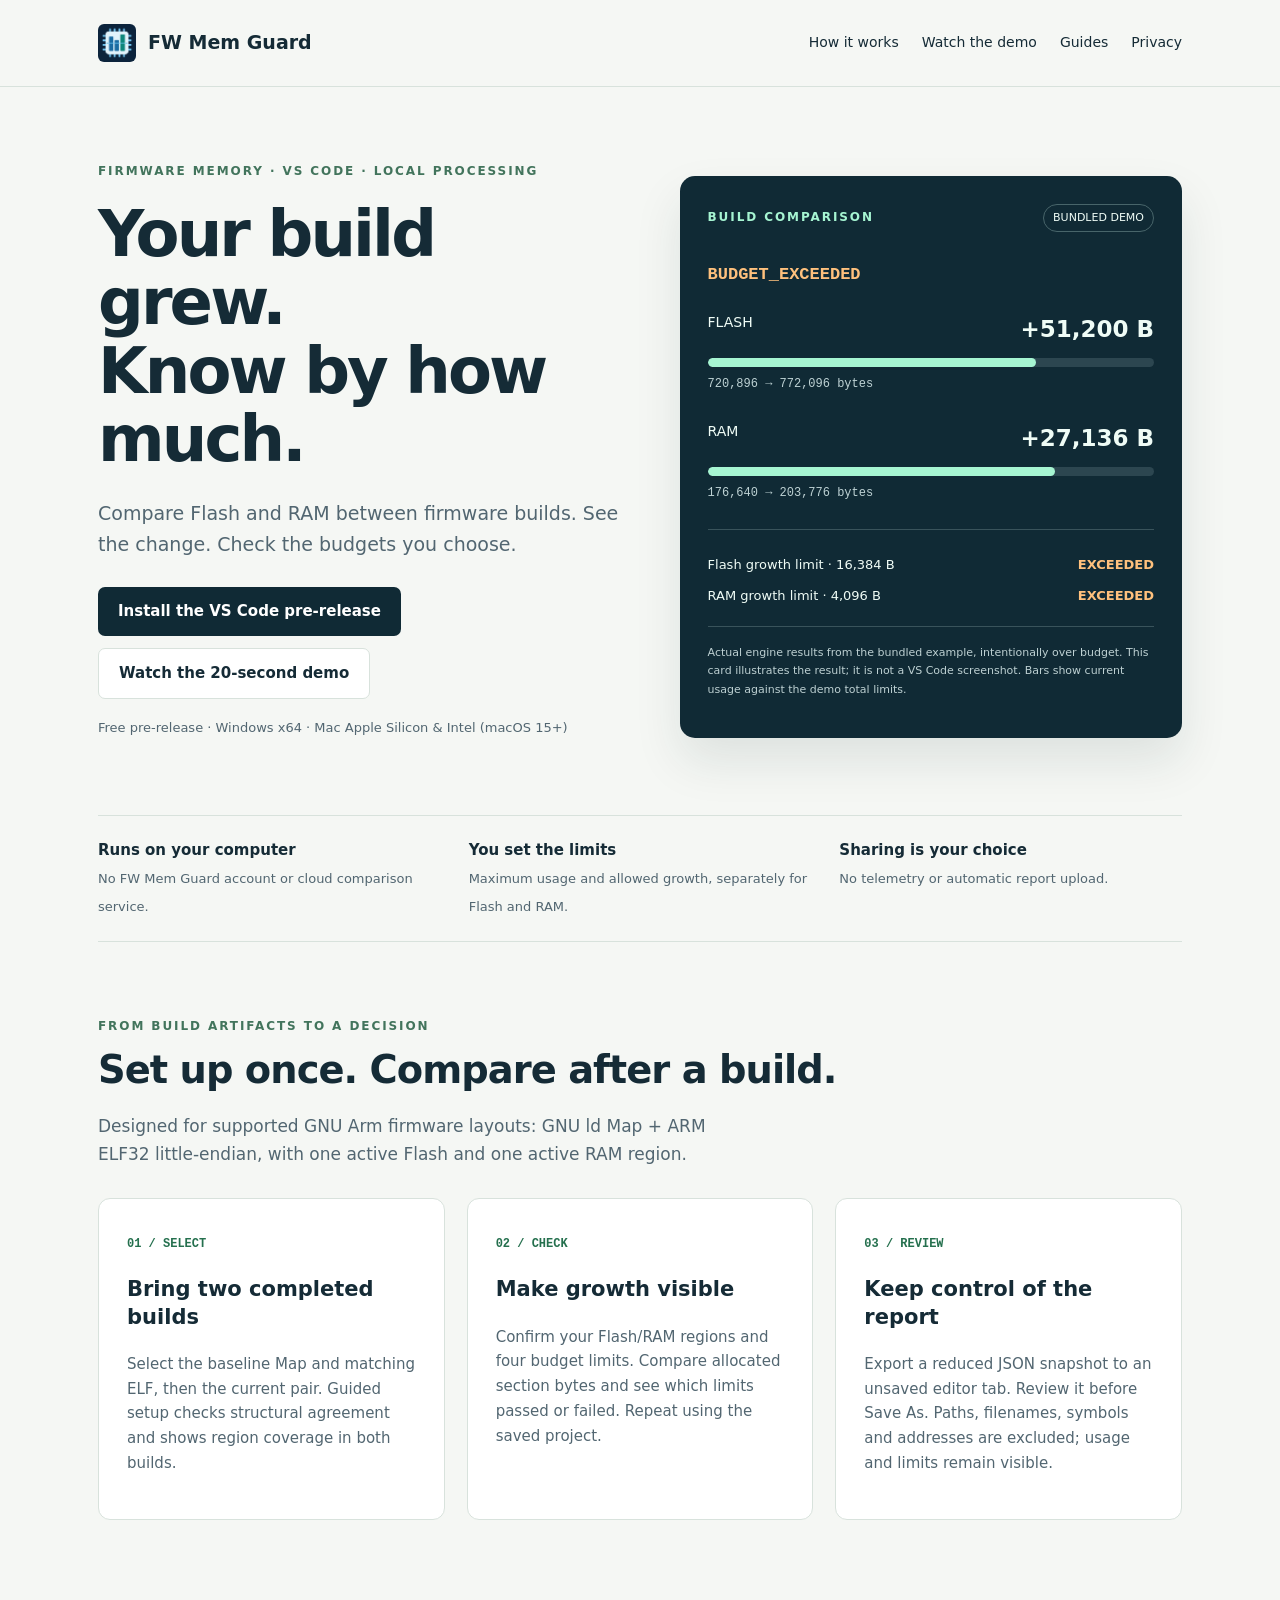
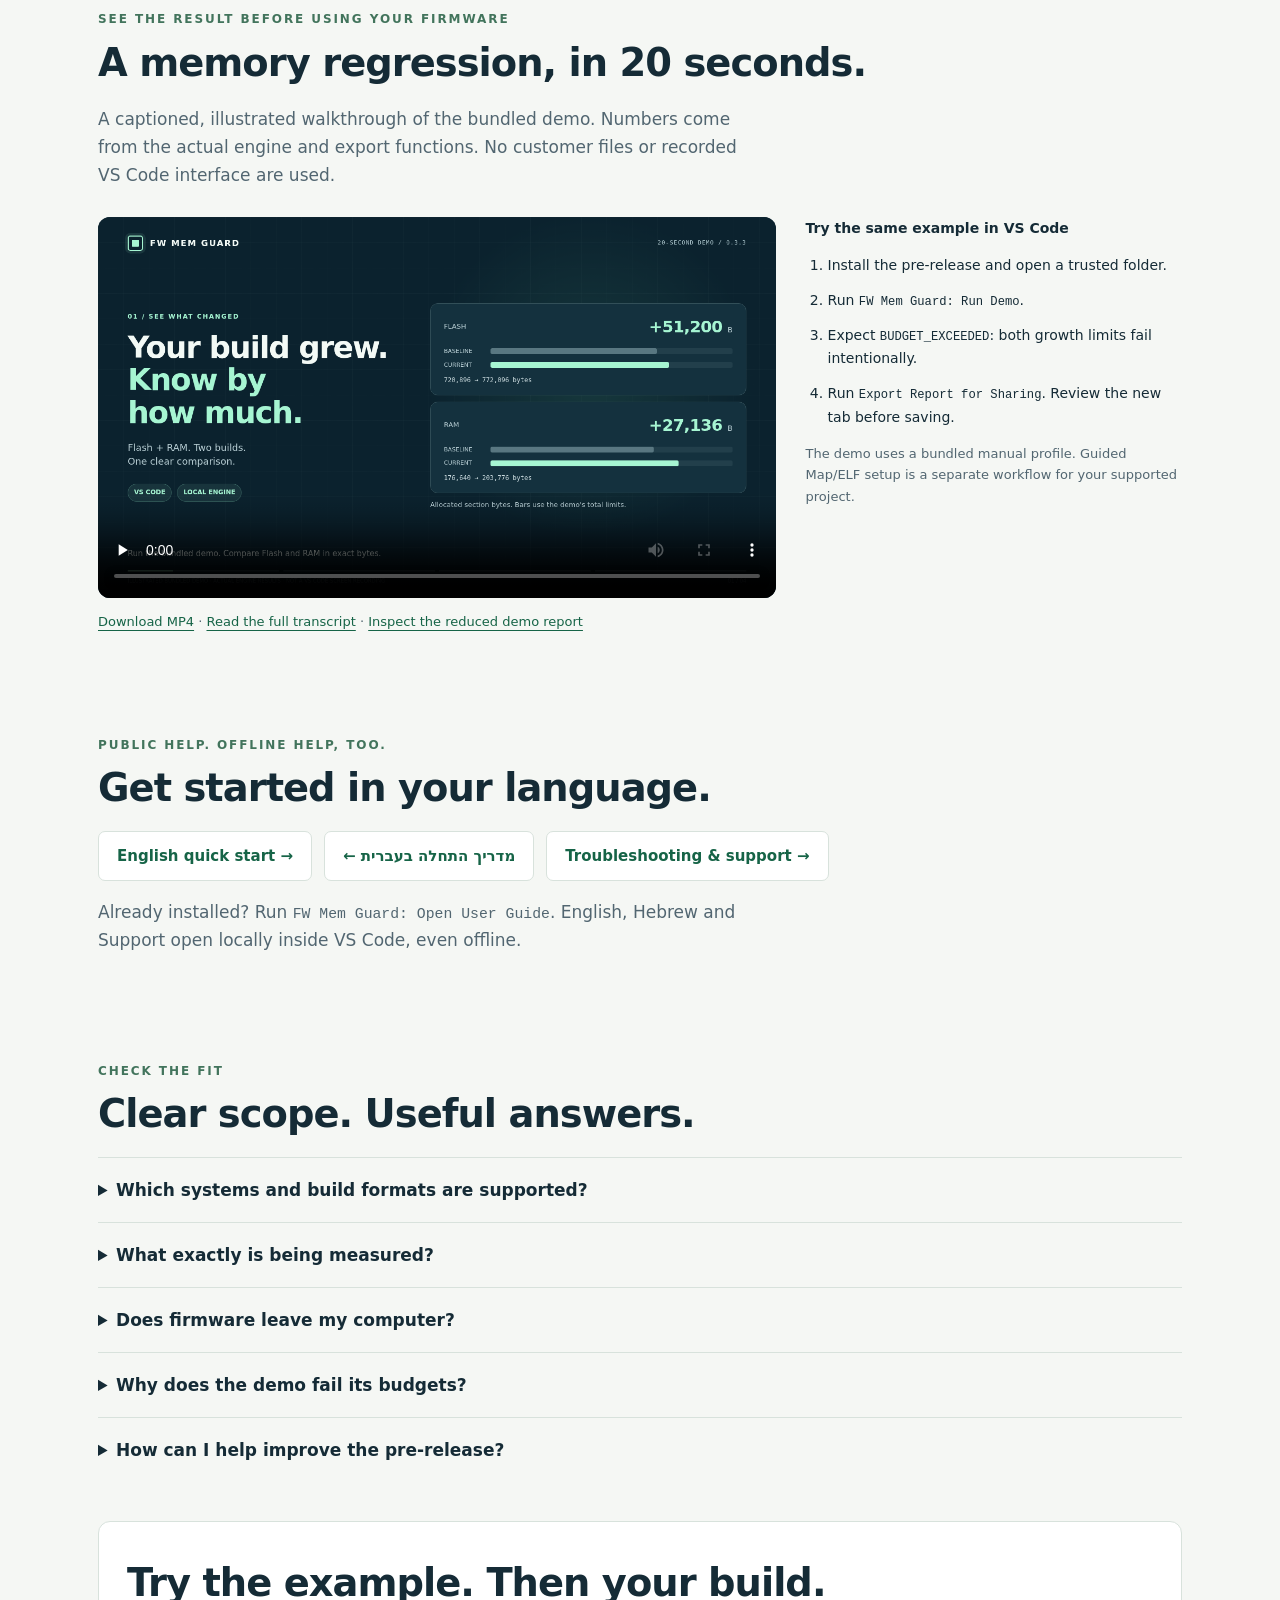
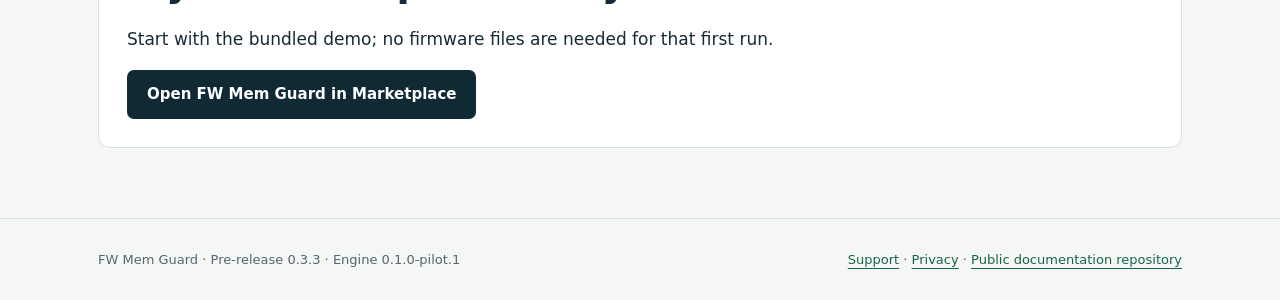
==== index.html @ 2b2feb82 "Publish FW Mem Guard guides, captioned demo and static site" ====
<!doctype html>
<html lang="en"><head><meta charset="utf-8"><meta name="viewport" content="width=device-width,initial-scale=1">
<title>FW Mem Guard — Catch firmware memory growth in VS Code</title>
<meta name="description" content="Compare firmware Flash and RAM between builds. Check the budgets you choose, locally in VS Code. No telemetry or automatic upload. Windows and Mac.">
<meta name="theme-color" content="#102a35"><link rel="icon" href="media/icon.png"><link rel="stylesheet" href="site.css">

<link rel="canonical" href="https://itainover-create.github.io/fw-mem-guard/">
<meta property="og:title" content="FW Mem Guard — Your build grew. Know by how much.">
<meta property="og:description" content="Compare firmware Flash/RAM and check the budgets you choose, locally in VS Code.">
<meta property="og:type" content="website">
<meta property="og:url" content="https://itainover-create.github.io/fw-mem-guard/">
<meta property="og:image" content="https://itainover-create.github.io/fw-mem-guard/media/store-hero.png">
<meta property="og:image:alt" content="Illustrated bundled demo result showing Flash and RAM growth">
<meta name="twitter:card" content="summary_large_image">
</head><body><a class="skip" href="#main">Skip to content</a>
<header><div class="wrap nav"><a class="brand" href="index.html"><img src="media/icon.png" alt="" width="38" height="38">FW Mem Guard</a><nav aria-label="Main"><a href="#how">How it works</a><a href="#demo">Watch the demo</a><a href="#guides">Guides</a><a href="PRIVACY.html">Privacy</a></nav></div></header>
<main id="main" class="wrap">
<section class="hero" aria-labelledby="headline"><div><div class="eyebrow">Firmware memory · VS Code · Local processing</div><h1 id="headline">Your build grew.<br>Know by how much.</h1><p class="lead">Compare Flash and RAM between firmware builds. See the change. Check the budgets you choose.</p><div class="buttons"><a class="button" href="https://marketplace.visualstudio.com/items?itemName=fwmemguard.fw-mem-guard">Install the VS Code pre-release</a><a class="button secondary" href="#demo">Watch the 20-second demo</a></div><p class="fine">Free pre-release · Windows x64 · Mac Apple Silicon &amp; Intel (macOS 15+)</p></div>
<div class="report" aria-label="Illustrated bundled demo result"><div class="report-top"><span class="eyebrow">Build comparison</span><span class="pill">BUNDLED DEMO</span></div><div class="status">BUDGET_EXCEEDED</div>
<div class="metric"><div class="metric-head"><span>FLASH</span><strong>+51,200 B</strong></div><div class="track"><div class="fill" style="width:73.63%"></div></div><div class="numbers">720,896 → 772,096 bytes</div></div>
<div class="metric"><div class="metric-head"><span>RAM</span><strong>+27,136 B</strong></div><div class="track"><div class="fill" style="width:77.73%"></div></div><div class="numbers">176,640 → 203,776 bytes</div></div>
<div class="checks"><div class="check"><span>Flash growth limit · 16,384 B</span><b>EXCEEDED</b></div><div class="check"><span>RAM growth limit · 4,096 B</span><b>EXCEEDED</b></div></div><p class="report-note">Actual engine results from the bundled example, intentionally over budget. This card illustrates the result; it is not a VS Code screenshot. Bars show current usage against the demo total limits.</p></div></section>
<div class="proof"><div><strong>Runs on your computer</strong><span>No FW Mem Guard account or cloud comparison service.</span></div><div><strong>You set the limits</strong><span>Maximum usage and allowed growth, separately for Flash and RAM.</span></div><div><strong>Sharing is your choice</strong><span>No telemetry or automatic report upload.</span></div></div>
<section id="how" class="section"><div class="eyebrow">From build artifacts to a decision</div><h2>Set up once. Compare after a build.</h2><p class="section-intro">Designed for supported GNU Arm firmware layouts: GNU ld Map + ARM ELF32 little-endian, with one active Flash and one active RAM region.</p><div class="cards">
<article class="card"><span class="step">01 / SELECT</span><h3>Bring two completed builds</h3><p>Select the baseline Map and matching ELF, then the current pair. Guided setup checks structural agreement and shows region coverage in both builds.</p></article>
<article class="card"><span class="step">02 / CHECK</span><h3>Make growth visible</h3><p>Confirm your Flash/RAM regions and four budget limits. Compare allocated section bytes and see which limits passed or failed. Repeat using the saved project.</p></article>
<article class="card"><span class="step">03 / REVIEW</span><h3>Keep control of the report</h3><p>Export a reduced JSON snapshot to an unsaved editor tab. Review it before Save As. Paths, filenames, symbols and addresses are excluded; usage and limits remain visible.</p></article></div></section>
<section id="demo" class="section"><div class="eyebrow">See the result before using your firmware</div><h2>A memory regression, in 20 seconds.</h2><p class="section-intro">A captioned, illustrated walkthrough of the bundled demo. Numbers come from the actual engine and export functions. No customer files or recorded VS Code interface are used.</p><div class="video-grid"><div><video controls preload="none" poster="media/demo-poster.png" aria-label="FW Mem Guard illustrated demo" playsinline><source src="media/fw-mem-guard-demo.mp4" type="video/mp4"><track kind="captions" src="media/demo-en.vtt" srclang="en" label="English" default><track kind="captions" src="media/demo-he.vtt" srclang="he" label="עברית"><p><a href="media/fw-mem-guard-demo.mp4">Download the demo video</a>.</p></video><p class="fine"><a href="media/fw-mem-guard-demo.mp4" download>Download MP4</a> · <a href="media/demo-transcript.html">Read the full transcript</a> · <a href="media/demo-result.json">Inspect the reduced demo report</a></p></div><div class="transcript"><strong>Try the same example in VS Code</strong><ol><li>Install the pre-release and open a trusted folder.</li><li>Run <code>FW Mem Guard: Run Demo</code>.</li><li>Expect <code>BUDGET_EXCEEDED</code>: both growth limits fail intentionally.</li><li>Run <code>Export Report for Sharing</code>. Review the new tab before saving.</li></ol><p class="fine">The demo uses a bundled manual profile. Guided Map/ELF setup is a separate workflow for your supported project.</p></div></div></section>
<section id="guides" class="section"><div class="eyebrow">Public help. Offline help, too.</div><h2>Get started in your language.</h2><div class="guide-links"><a href="START_HERE_EN.html">English quick start →</a><a href="START_HERE_HE.html" lang="he" dir="rtl">מדריך התחלה בעברית ←</a><a href="SUPPORT.html">Troubleshooting &amp; support →</a></div><p class="section-intro">Already installed? Run <code>FW Mem Guard: Open User Guide</code>. English, Hebrew and Support open locally inside VS Code, even offline.</p></section>
<section class="section" aria-labelledby="scope"><div class="eyebrow">Check the fit</div><h2 id="scope">Clear scope. Useful answers.</h2>
<details><summary>Which systems and build formats are supported?</summary><p>Windows x64, macOS Apple Silicon and Intel (macOS 15+), and guided WSL input access on Windows. The extension needs VS Code 1.85 or later and a trusted workspace. Guided setup supports GNU ld Map + GNU Arm ELF32 little-endian and one active Flash/RAM pair. Linux native, Remote-SSH, Dev Containers, Codespaces, IAR/Keil and multiple active memory banks are not supported.</p></details>
<details><summary>What exactly is being measured?</summary><p>Allocated output-section bytes, not runtime peak memory. Initialized RAM is counted in RAM and its Flash load image. Heap/stack reservations are not measurements of live heap/stack use. Object and symbol attribution are not available. Structural Map/ELF agreement does not prove common build provenance; select matching completed builds.</p></details>
<details><summary>Does firmware leave my computer?</summary><p>FW Mem Guard processes inputs on the local host and has no automatic cloud upload. In WSL mode, full selected Map/ELF files move through VS Code to the Windows host. If you choose to share an export yourself, your chosen service and recipient receive it. <a href="PRIVACY.html">Read the privacy details</a>.</p></details>
<details><summary>Why does the demo fail its budgets?</summary><p>The bundled example intentionally grows Flash by 51,200 bytes against a 16,384-byte growth limit, and RAM by 27,136 bytes against a 4,096-byte growth limit. Both total-usage checks pass. The resulting BUDGET_EXCEEDED is the expected demonstration, not an installation error.</p></details>
<details><summary>How can I help improve the pre-release?</summary><p>Tell us the first step that blocked you or what would make the comparison more useful. The <a href="SUPPORT.html">support guide</a> explains what to include. Share only reviewed diagnostics; memory totals and limits can still be sensitive. There is no telemetry.</p></details></section>
<section class="box"><h2>Try the example. Then your build.</h2><p>Start with the bundled demo; no firmware files are needed for that first run.</p><a class="button" href="https://marketplace.visualstudio.com/items?itemName=fwmemguard.fw-mem-guard">Open FW Mem Guard in Marketplace</a></section>
</main><footer><div class="wrap footer-row"><span>FW Mem Guard · Pre-release 0.3.3 · Engine 0.1.0-pilot.1</span><span><a href="SUPPORT.html">Support</a> · <a href="PRIVACY.html">Privacy</a> · <a href="https://github.com/itainover-create/fw-mem-guard">Public documentation repository</a></span></div></footer></body></html>
---- site.css ----
:root{--ink:#152b36;--muted:#526671;--paper:#f5f7f4;--line:#d8e2dc;--mint:#a6f5d2;--deep:#102a35;--amber:#ffc17d}*{box-sizing:border-box}html{scroll-behavior:smooth}body{margin:0;background:var(--paper);color:var(--ink);font:17px/1.65 system-ui,-apple-system,BlinkMacSystemFont,"Segoe UI",sans-serif}a{color:#166447;text-underline-offset:4px}a:hover{text-decoration-thickness:2px}a:focus-visible,video:focus-visible{outline:3px solid #bd5b10;outline-offset:5px}.wrap{max-width:1140px;margin:auto;padding:0 28px}.skip{position:absolute;left:16px;top:-100px;background:white;padding:12px;z-index:20}.skip:focus{top:10px}header{border-bottom:1px solid var(--line)}.nav{display:flex;align-items:center;justify-content:space-between;gap:24px;min-height:86px}.brand{display:flex;align-items:center;gap:12px;font-size:19px;font-weight:750;color:var(--ink);text-decoration:none}.brand img{width:38px;height:38px;border-radius:6px}.nav nav{display:flex;flex-wrap:wrap;gap:23px;font-size:14px}.nav nav a{color:var(--ink);text-decoration:none}.eyebrow{font-size:12px;letter-spacing:.16em;font-weight:750;text-transform:uppercase;color:#42745c}.hero{display:grid;grid-template-columns:1.05fr 1fr;gap:54px;padding-top:75px;padding-bottom:64px;align-items:center}h1{font-size:clamp(42px,5.2vw,64px);line-height:1.07;letter-spacing:-.045em;margin:18px 0 24px;font-weight:760}h2{font-size:clamp(28px,3vw,39px);line-height:1.18;letter-spacing:-.025em;margin:10px 0 20px}h3{line-height:1.3;font-size:21px}.lead{font-size:19px;color:var(--muted);max-width:530px}.buttons{display:flex;flex-wrap:wrap;gap:12px;margin:27px 0 18px}.button{display:inline-block;padding:12px 20px;border-radius:7px;background:var(--deep);color:white;font-size:15px;font-weight:650;text-decoration:none}.button.secondary{background:white;border:1px solid var(--line);color:var(--ink)}.fine{font-size:13px;color:var(--muted)}.report{background:var(--deep);color:#effcf6;padding:28px;border-radius:15px;box-shadow:0 23px 48px #132d351a}.report .eyebrow{color:var(--mint)}.report-top{display:flex;justify-content:space-between;align-items:center;gap:14px;font-size:12px}.pill{border:1px solid #48656a;padding:4px 9px;border-radius:30px;font-size:11px}.status{font:700 17px/1.5 ui-monospace,Consolas,monospace;color:var(--amber);margin:30px 0 24px}.metric{margin:20px 0 26px}.metric-head{display:flex;justify-content:space-between;font-size:14px;margin-bottom:9px}.metric-head strong{font-size:23px;font-weight:600}.track{height:9px;background:#2c4650;border-radius:8px;overflow:hidden}.fill{height:100%;background:var(--mint);border-radius:8px}.numbers{font:12px/1.6 ui-monospace,Consolas,monospace;color:#bed2d4;margin-top:8px}.checks{border-top:1px solid #39535b;padding-top:15px}.check{display:flex;justify-content:space-between;gap:12px;margin:9px 0;font-size:13px}.check b{color:var(--amber)}.report-note{color:#bdd0d2;font-size:11px;border-top:1px solid #39535b;padding-top:17px;margin-top:20px}.proof{display:grid;grid-template-columns:repeat(3,1fr);border-top:1px solid var(--line);border-bottom:1px solid var(--line);padding:22px 0;gap:28px}.proof strong{display:block;font-size:15px}.proof span{font-size:13px;color:var(--muted)}section.section{padding-top:75px;padding-bottom:15px}.section-intro{max-width:660px;color:var(--muted)}.cards{display:grid;grid-template-columns:repeat(3,1fr);gap:22px;margin-top:30px}.card{background:white;border:1px solid var(--line);border-radius:12px;padding:28px}.step{font:600 12px ui-monospace,Consolas,monospace;color:#25704e}.card p{font-size:15px;color:var(--muted)}code{font:.87em ui-monospace,Consolas,monospace;overflow-wrap:anywhere}.video-grid{display:grid;grid-template-columns:1.8fr 1fr;gap:30px;margin-top:28px;align-items:start}video{display:block;width:100%;border-radius:12px;background:var(--deep)}.transcript{font-size:14px}.transcript ol{padding-left:22px}.transcript li{margin:12px 0}.box{background:white;border:1px solid var(--line);border-radius:12px;padding:28px;margin:24px 0}.guide-links{display:flex;flex-wrap:wrap;gap:12px}.guide-links a{border:1px solid var(--line);background:white;border-radius:7px;padding:12px 18px;text-decoration:none;font-size:15px;font-weight:650}details{border-top:1px solid var(--line);padding:18px 0}summary{font-weight:650;cursor:pointer}details p{color:var(--muted);max-width:850px;font-size:15px}footer{border-top:1px solid var(--line);margin-top:70px;padding:30px 0;font-size:13px;color:var(--muted)}.footer-row{display:flex;justify-content:space-between;gap:20px;flex-wrap:wrap}.doc-nav{margin:26px 0;font-size:14px}.doc-shell{max-width:900px;margin:45px auto;padding:0 24px}.doc-shell h1{font-size:42px}.doc-shell h2{font-size:28px}.doc-shell pre{white-space:pre-wrap;background:#e7eeea;padding:20px;border-radius:8px}.doc-shell li{margin:8px 0}@media(max-width:850px){.hero{grid-template-columns:1fr;gap:30px;padding-top:45px}.hero h1{max-width:580px}.cards,.video-grid{grid-template-columns:1fr}.nav{align-items:flex-start;padding-top:22px;padding-bottom:22px;flex-direction:column;gap:14px}.proof{gap:18px}}@media(max-width:480px){.wrap{padding:0 20px}.proof{grid-template-columns:1fr;gap:12px}.report{padding:22px}.nav nav{gap:16px}.hero{padding-bottom:36px}}@media(prefers-reduced-motion:reduce){html{scroll-behavior:auto}}
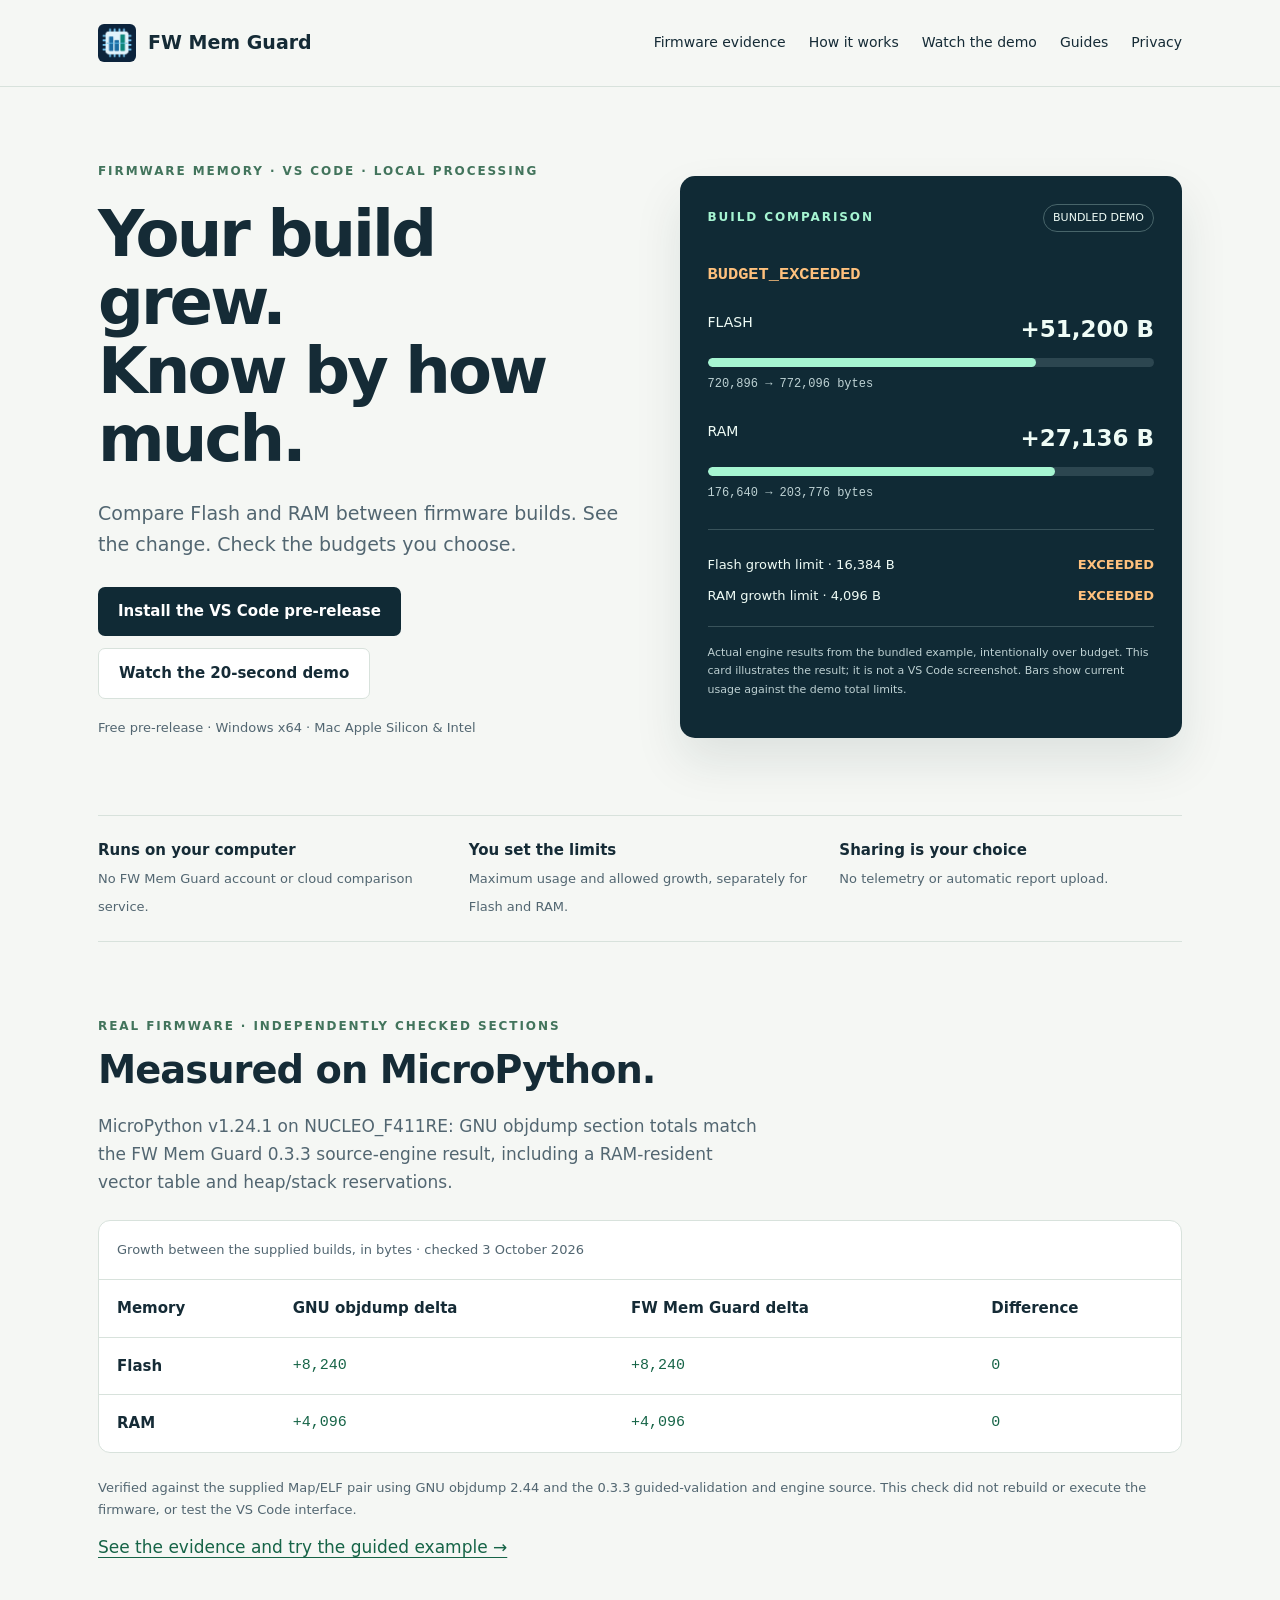
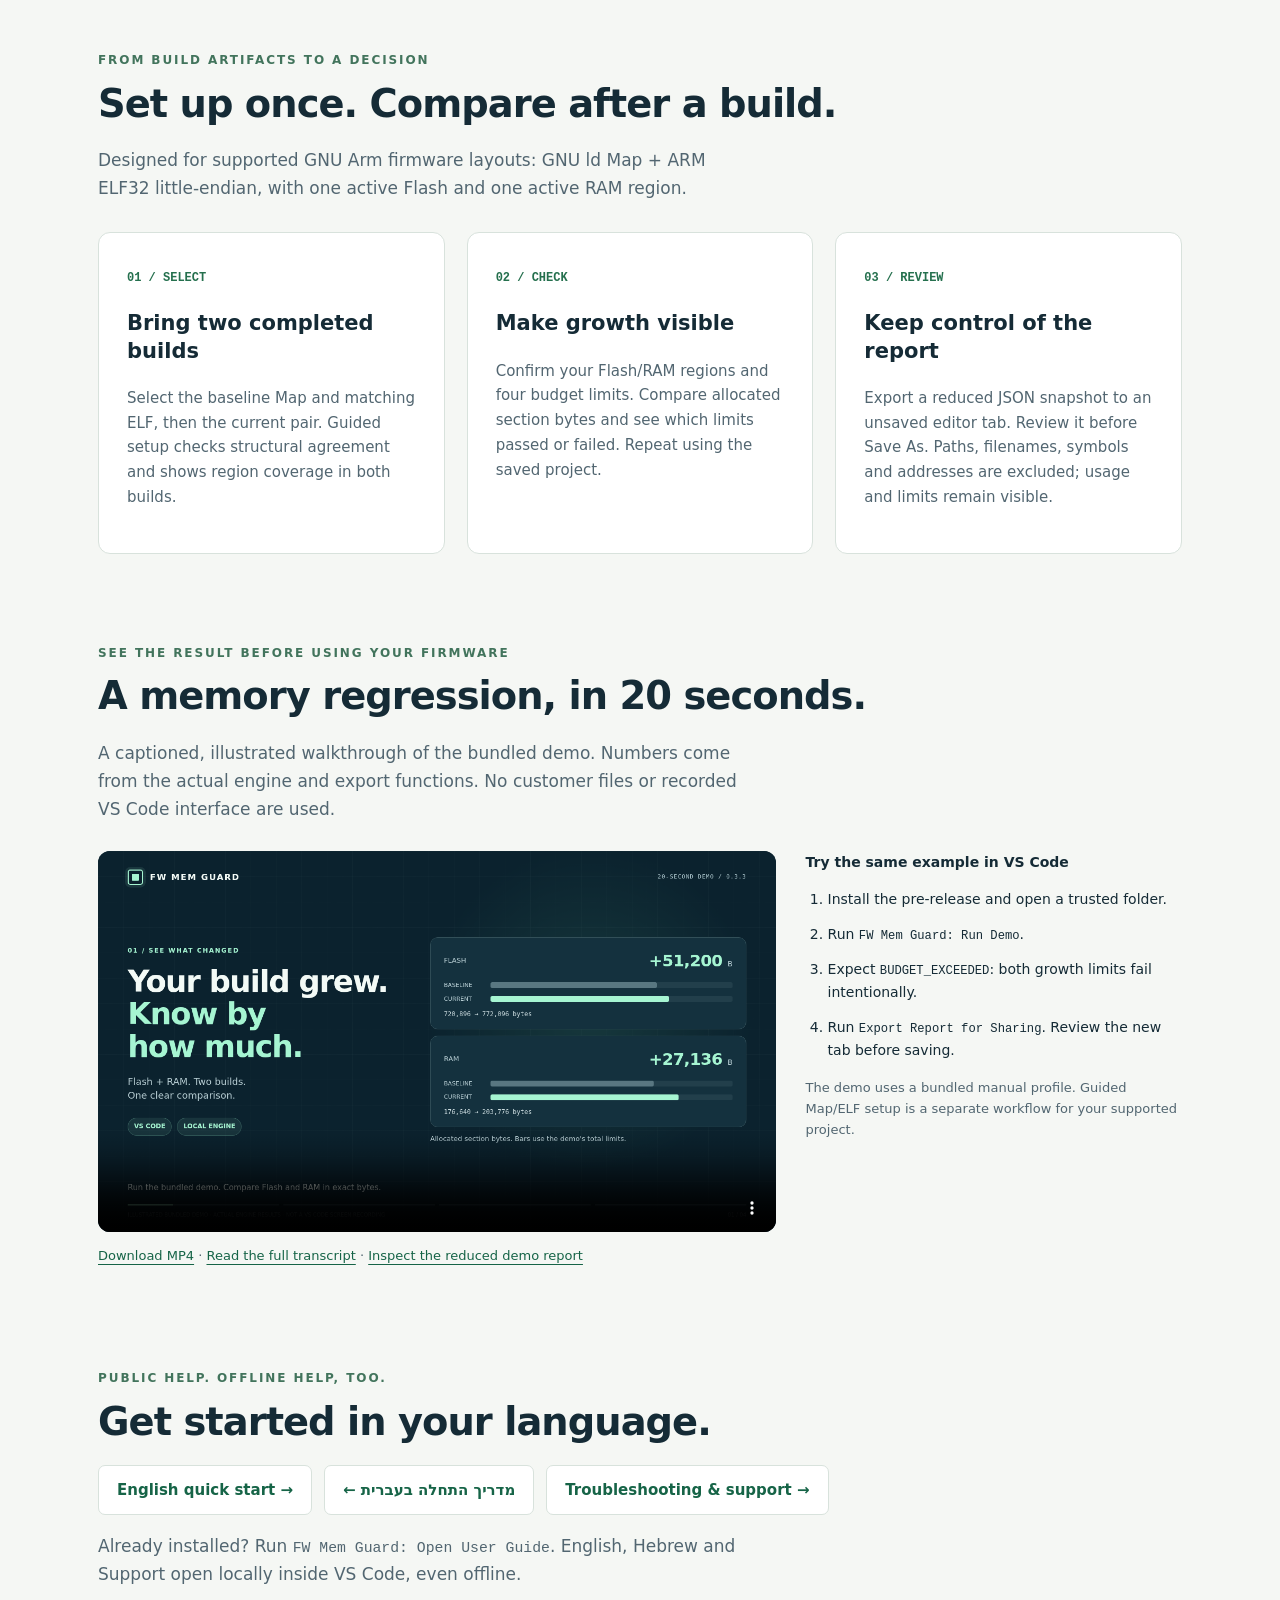
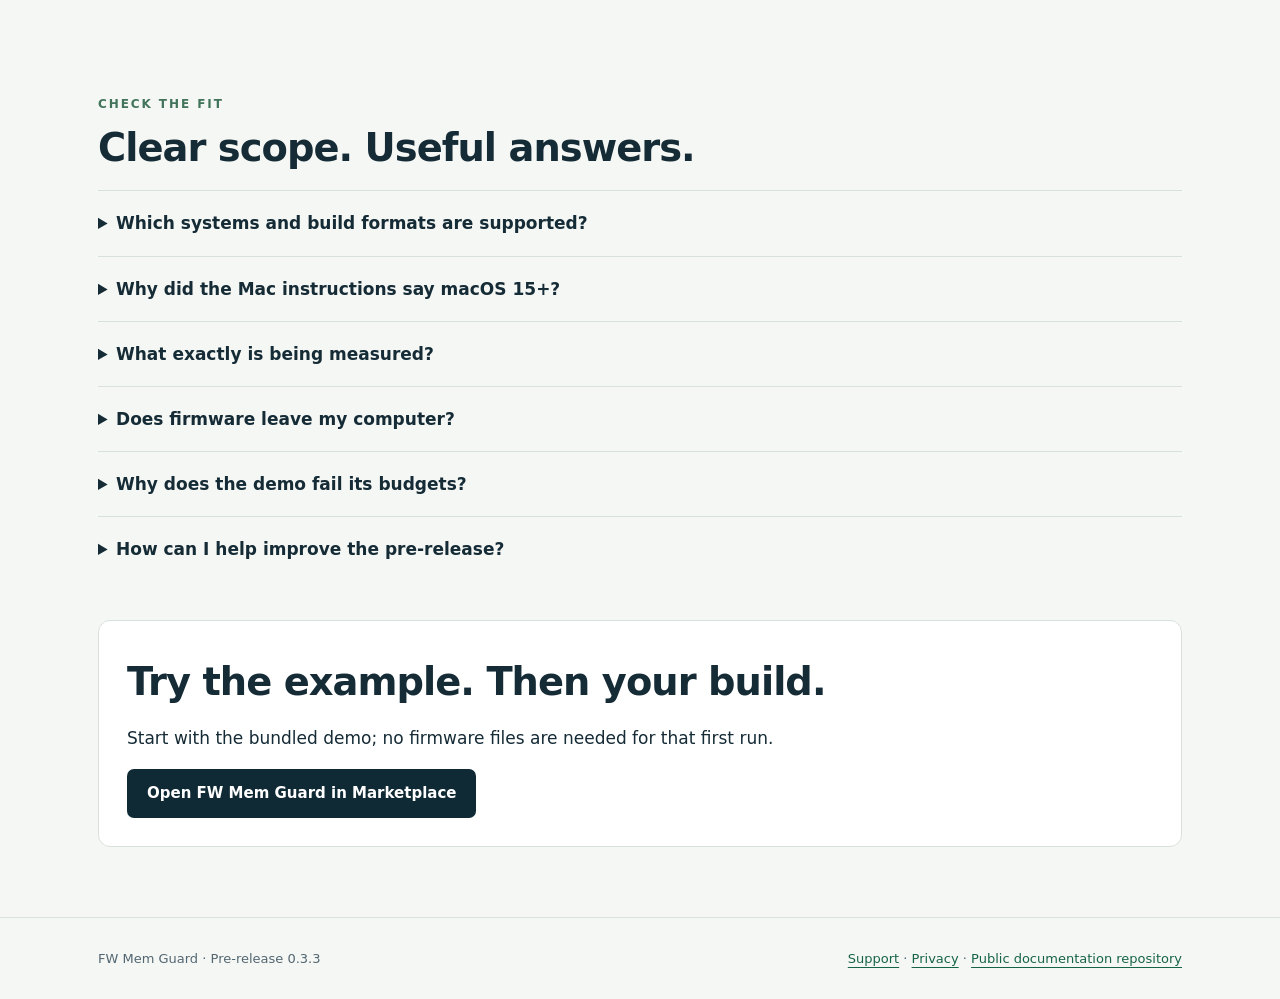
==== commit 728547f8: "Publish FW Mem Guard guides, captioned demo and static site" ====
--- a/index.html
+++ b/index.html
@@ -13,14 +13,15 @@
 <meta property="og:image:alt" content="Illustrated bundled demo result showing Flash and RAM growth">
 <meta name="twitter:card" content="summary_large_image">
 </head><body><a class="skip" href="#main">Skip to content</a>
-<header><div class="wrap nav"><a class="brand" href="index.html"><img src="media/icon.png" alt="" width="38" height="38">FW Mem Guard</a><nav aria-label="Main"><a href="#how">How it works</a><a href="#demo">Watch the demo</a><a href="#guides">Guides</a><a href="PRIVACY.html">Privacy</a></nav></div></header>
+<header><div class="wrap nav"><a class="brand" href="index.html"><img src="media/icon.png" alt="" width="38" height="38">FW Mem Guard</a><nav aria-label="Main"><a href="#evidence">Firmware evidence</a><a href="#how">How it works</a><a href="#demo">Watch the demo</a><a href="#guides">Guides</a><a href="PRIVACY.html">Privacy</a></nav></div></header>
 <main id="main" class="wrap">
-<section class="hero" aria-labelledby="headline"><div><div class="eyebrow">Firmware memory · VS Code · Local processing</div><h1 id="headline">Your build grew.<br>Know by how much.</h1><p class="lead">Compare Flash and RAM between firmware builds. See the change. Check the budgets you choose.</p><div class="buttons"><a class="button" href="https://marketplace.visualstudio.com/items?itemName=fwmemguard.fw-mem-guard">Install the VS Code pre-release</a><a class="button secondary" href="#demo">Watch the 20-second demo</a></div><p class="fine">Free pre-release · Windows x64 · Mac Apple Silicon &amp; Intel (macOS 15+)</p></div>
+<section class="hero" aria-labelledby="headline"><div><div class="eyebrow">Firmware memory · VS Code · Local processing</div><h1 id="headline">Your build grew.<br>Know by how much.</h1><p class="lead">Compare Flash and RAM between firmware builds. See the change. Check the budgets you choose.</p><div class="buttons"><a class="button" href="https://marketplace.visualstudio.com/items?itemName=fwmemguard.fw-mem-guard">Install the VS Code pre-release</a><a class="button secondary" href="#demo">Watch the 20-second demo</a></div><p class="fine">Free pre-release · Windows x64 · Mac Apple Silicon &amp; Intel</p></div>
 <div class="report" aria-label="Illustrated bundled demo result"><div class="report-top"><span class="eyebrow">Build comparison</span><span class="pill">BUNDLED DEMO</span></div><div class="status">BUDGET_EXCEEDED</div>
 <div class="metric"><div class="metric-head"><span>FLASH</span><strong>+51,200 B</strong></div><div class="track"><div class="fill" style="width:73.63%"></div></div><div class="numbers">720,896 → 772,096 bytes</div></div>
 <div class="metric"><div class="metric-head"><span>RAM</span><strong>+27,136 B</strong></div><div class="track"><div class="fill" style="width:77.73%"></div></div><div class="numbers">176,640 → 203,776 bytes</div></div>
 <div class="checks"><div class="check"><span>Flash growth limit · 16,384 B</span><b>EXCEEDED</b></div><div class="check"><span>RAM growth limit · 4,096 B</span><b>EXCEEDED</b></div></div><p class="report-note">Actual engine results from the bundled example, intentionally over budget. This card illustrates the result; it is not a VS Code screenshot. Bars show current usage against the demo total limits.</p></div></section>
 <div class="proof"><div><strong>Runs on your computer</strong><span>No FW Mem Guard account or cloud comparison service.</span></div><div><strong>You set the limits</strong><span>Maximum usage and allowed growth, separately for Flash and RAM.</span></div><div><strong>Sharing is your choice</strong><span>No telemetry or automatic report upload.</span></div></div>
+<section id="evidence" class="section" aria-labelledby="evidence-title"><div class="eyebrow">Real firmware · Independently checked sections</div><h2 id="evidence-title">Measured on MicroPython.</h2><p class="section-intro">MicroPython v1.24.1 on NUCLEO_F411RE: GNU objdump section totals match the FW Mem Guard 0.3.3 source-engine result, including a RAM-resident vector table and heap/stack reservations.</p><div class="evidence-table" role="region" aria-label="Verified MicroPython delta comparison" tabindex="0"><table><caption>Growth between the supplied builds, in bytes · checked 3 October 2026</caption><thead><tr><th scope="col">Memory</th><th scope="col">GNU objdump delta</th><th scope="col">FW Mem Guard delta</th><th scope="col">Difference</th></tr></thead><tbody><tr><th scope="row">Flash</th><td>+8,240</td><td>+8,240</td><td>0</td></tr><tr><th scope="row">RAM</th><td>+4,096</td><td>+4,096</td><td>0</td></tr></tbody></table></div><p class="fine">Verified against the supplied Map/ELF pair using GNU objdump 2.44 and the 0.3.3 guided-validation and engine source. This check did not rebuild or execute the firmware, or test the VS Code interface.</p><a href="REAL_FIRMWARE.html">See the evidence and try the guided example →</a></section>
 <section id="how" class="section"><div class="eyebrow">From build artifacts to a decision</div><h2>Set up once. Compare after a build.</h2><p class="section-intro">Designed for supported GNU Arm firmware layouts: GNU ld Map + ARM ELF32 little-endian, with one active Flash and one active RAM region.</p><div class="cards">
 <article class="card"><span class="step">01 / SELECT</span><h3>Bring two completed builds</h3><p>Select the baseline Map and matching ELF, then the current pair. Guided setup checks structural agreement and shows region coverage in both builds.</p></article>
 <article class="card"><span class="step">02 / CHECK</span><h3>Make growth visible</h3><p>Confirm your Flash/RAM regions and four budget limits. Compare allocated section bytes and see which limits passed or failed. Repeat using the saved project.</p></article>
@@ -28,10 +29,11 @@
 <section id="demo" class="section"><div class="eyebrow">See the result before using your firmware</div><h2>A memory regression, in 20 seconds.</h2><p class="section-intro">A captioned, illustrated walkthrough of the bundled demo. Numbers come from the actual engine and export functions. No customer files or recorded VS Code interface are used.</p><div class="video-grid"><div><video controls preload="none" poster="media/demo-poster.png" aria-label="FW Mem Guard illustrated demo" playsinline><source src="media/fw-mem-guard-demo.mp4" type="video/mp4"><track kind="captions" src="media/demo-en.vtt" srclang="en" label="English" default><track kind="captions" src="media/demo-he.vtt" srclang="he" label="עברית"><p><a href="media/fw-mem-guard-demo.mp4">Download the demo video</a>.</p></video><p class="fine"><a href="media/fw-mem-guard-demo.mp4" download>Download MP4</a> · <a href="media/demo-transcript.html">Read the full transcript</a> · <a href="media/demo-result.json">Inspect the reduced demo report</a></p></div><div class="transcript"><strong>Try the same example in VS Code</strong><ol><li>Install the pre-release and open a trusted folder.</li><li>Run <code>FW Mem Guard: Run Demo</code>.</li><li>Expect <code>BUDGET_EXCEEDED</code>: both growth limits fail intentionally.</li><li>Run <code>Export Report for Sharing</code>. Review the new tab before saving.</li></ol><p class="fine">The demo uses a bundled manual profile. Guided Map/ELF setup is a separate workflow for your supported project.</p></div></div></section>
 <section id="guides" class="section"><div class="eyebrow">Public help. Offline help, too.</div><h2>Get started in your language.</h2><div class="guide-links"><a href="START_HERE_EN.html">English quick start →</a><a href="START_HERE_HE.html" lang="he" dir="rtl">מדריך התחלה בעברית ←</a><a href="SUPPORT.html">Troubleshooting &amp; support →</a></div><p class="section-intro">Already installed? Run <code>FW Mem Guard: Open User Guide</code>. English, Hebrew and Support open locally inside VS Code, even offline.</p></section>
 <section class="section" aria-labelledby="scope"><div class="eyebrow">Check the fit</div><h2 id="scope">Clear scope. Useful answers.</h2>
-<details><summary>Which systems and build formats are supported?</summary><p>Windows x64, macOS Apple Silicon and Intel (macOS 15+), and guided WSL input access on Windows. The extension needs VS Code 1.85 or later and a trusted workspace. Guided setup supports GNU ld Map + GNU Arm ELF32 little-endian and one active Flash/RAM pair. Linux native, Remote-SSH, Dev Containers, Codespaces, IAR/Keil and multiple active memory banks are not supported.</p></details>
+<details><summary>Which systems and build formats are supported?</summary><p>Windows x64, macOS Apple Silicon and Intel, and guided WSL input access on Windows. Mac native command-line and package checks passed on macOS 15.7.9; compatibility with macOS 13/14 and interactive VS Code installation on those systems has not yet been validated. The extension needs VS Code 1.85 or later and a trusted workspace. Guided setup supports GNU ld Map + GNU Arm ELF32 little-endian and one active Flash/RAM pair. Linux native, Remote-SSH, Dev Containers, Codespaces, IAR/Keil and multiple active memory banks are not supported.</p></details>
+<details><summary>Why did the Mac instructions say macOS 15+?</summary><p>The 0.3.3 package metadata and bundled guide use 15.0 as the declared target, matching the build-host policy. Inspection of every bundled Mach-O binary found lower deployment targets: 11.0 for Apple Silicon and 10.13 for Intel. Those headers alone do not establish whole-extension compatibility. Our native CLI/package checks ran on macOS 15.7.9; macOS 13 and 14 remain unverified.</p></details>
 <details><summary>What exactly is being measured?</summary><p>Allocated output-section bytes, not runtime peak memory. Initialized RAM is counted in RAM and its Flash load image. Heap/stack reservations are not measurements of live heap/stack use. Object and symbol attribution are not available. Structural Map/ELF agreement does not prove common build provenance; select matching completed builds.</p></details>
 <details><summary>Does firmware leave my computer?</summary><p>FW Mem Guard processes inputs on the local host and has no automatic cloud upload. In WSL mode, full selected Map/ELF files move through VS Code to the Windows host. If you choose to share an export yourself, your chosen service and recipient receive it. <a href="PRIVACY.html">Read the privacy details</a>.</p></details>
 <details><summary>Why does the demo fail its budgets?</summary><p>The bundled example intentionally grows Flash by 51,200 bytes against a 16,384-byte growth limit, and RAM by 27,136 bytes against a 4,096-byte growth limit. Both total-usage checks pass. The resulting BUDGET_EXCEEDED is the expected demonstration, not an installation error.</p></details>
 <details><summary>How can I help improve the pre-release?</summary><p>Tell us the first step that blocked you or what would make the comparison more useful. The <a href="SUPPORT.html">support guide</a> explains what to include. Share only reviewed diagnostics; memory totals and limits can still be sensitive. There is no telemetry.</p></details></section>
 <section class="box"><h2>Try the example. Then your build.</h2><p>Start with the bundled demo; no firmware files are needed for that first run.</p><a class="button" href="https://marketplace.visualstudio.com/items?itemName=fwmemguard.fw-mem-guard">Open FW Mem Guard in Marketplace</a></section>
-</main><footer><div class="wrap footer-row"><span>FW Mem Guard · Pre-release 0.3.3 · Engine 0.1.0-pilot.1</span><span><a href="SUPPORT.html">Support</a> · <a href="PRIVACY.html">Privacy</a> · <a href="https://github.com/itainover-create/fw-mem-guard">Public documentation repository</a></span></div></footer></body></html>
+</main><footer><div class="wrap footer-row"><span>FW Mem Guard · Pre-release 0.3.3</span><span><a href="SUPPORT.html">Support</a> · <a href="PRIVACY.html">Privacy</a> · <a href="https://github.com/itainover-create/fw-mem-guard">Public documentation repository</a></span></div></footer></body></html>
--- a/site.css
+++ b/site.css
@@ -1 +1,3 @@
 :root{--ink:#152b36;--muted:#526671;--paper:#f5f7f4;--line:#d8e2dc;--mint:#a6f5d2;--deep:#102a35;--amber:#ffc17d}*{box-sizing:border-box}html{scroll-behavior:smooth}body{margin:0;background:var(--paper);color:var(--ink);font:17px/1.65 system-ui,-apple-system,BlinkMacSystemFont,"Segoe UI",sans-serif}a{color:#166447;text-underline-offset:4px}a:hover{text-decoration-thickness:2px}a:focus-visible,video:focus-visible{outline:3px solid #bd5b10;outline-offset:5px}.wrap{max-width:1140px;margin:auto;padding:0 28px}.skip{position:absolute;left:16px;top:-100px;background:white;padding:12px;z-index:20}.skip:focus{top:10px}header{border-bottom:1px solid var(--line)}.nav{display:flex;align-items:center;justify-content:space-between;gap:24px;min-height:86px}.brand{display:flex;align-items:center;gap:12px;font-size:19px;font-weight:750;color:var(--ink);text-decoration:none}.brand img{width:38px;height:38px;border-radius:6px}.nav nav{display:flex;flex-wrap:wrap;gap:23px;font-size:14px}.nav nav a{color:var(--ink);text-decoration:none}.eyebrow{font-size:12px;letter-spacing:.16em;font-weight:750;text-transform:uppercase;color:#42745c}.hero{display:grid;grid-template-columns:1.05fr 1fr;gap:54px;padding-top:75px;padding-bottom:64px;align-items:center}h1{font-size:clamp(42px,5.2vw,64px);line-height:1.07;letter-spacing:-.045em;margin:18px 0 24px;font-weight:760}h2{font-size:clamp(28px,3vw,39px);line-height:1.18;letter-spacing:-.025em;margin:10px 0 20px}h3{line-height:1.3;font-size:21px}.lead{font-size:19px;color:var(--muted);max-width:530px}.buttons{display:flex;flex-wrap:wrap;gap:12px;margin:27px 0 18px}.button{display:inline-block;padding:12px 20px;border-radius:7px;background:var(--deep);color:white;font-size:15px;font-weight:650;text-decoration:none}.button.secondary{background:white;border:1px solid var(--line);color:var(--ink)}.fine{font-size:13px;color:var(--muted)}.report{background:var(--deep);color:#effcf6;padding:28px;border-radius:15px;box-shadow:0 23px 48px #132d351a}.report .eyebrow{color:var(--mint)}.report-top{display:flex;justify-content:space-between;align-items:center;gap:14px;font-size:12px}.pill{border:1px solid #48656a;padding:4px 9px;border-radius:30px;font-size:11px}.status{font:700 17px/1.5 ui-monospace,Consolas,monospace;color:var(--amber);margin:30px 0 24px}.metric{margin:20px 0 26px}.metric-head{display:flex;justify-content:space-between;font-size:14px;margin-bottom:9px}.metric-head strong{font-size:23px;font-weight:600}.track{height:9px;background:#2c4650;border-radius:8px;overflow:hidden}.fill{height:100%;background:var(--mint);border-radius:8px}.numbers{font:12px/1.6 ui-monospace,Consolas,monospace;color:#bed2d4;margin-top:8px}.checks{border-top:1px solid #39535b;padding-top:15px}.check{display:flex;justify-content:space-between;gap:12px;margin:9px 0;font-size:13px}.check b{color:var(--amber)}.report-note{color:#bdd0d2;font-size:11px;border-top:1px solid #39535b;padding-top:17px;margin-top:20px}.proof{display:grid;grid-template-columns:repeat(3,1fr);border-top:1px solid var(--line);border-bottom:1px solid var(--line);padding:22px 0;gap:28px}.proof strong{display:block;font-size:15px}.proof span{font-size:13px;color:var(--muted)}section.section{padding-top:75px;padding-bottom:15px}.section-intro{max-width:660px;color:var(--muted)}.cards{display:grid;grid-template-columns:repeat(3,1fr);gap:22px;margin-top:30px}.card{background:white;border:1px solid var(--line);border-radius:12px;padding:28px}.step{font:600 12px ui-monospace,Consolas,monospace;color:#25704e}.card p{font-size:15px;color:var(--muted)}code{font:.87em ui-monospace,Consolas,monospace;overflow-wrap:anywhere}.video-grid{display:grid;grid-template-columns:1.8fr 1fr;gap:30px;margin-top:28px;align-items:start}video{display:block;width:100%;border-radius:12px;background:var(--deep)}.transcript{font-size:14px}.transcript ol{padding-left:22px}.transcript li{margin:12px 0}.box{background:white;border:1px solid var(--line);border-radius:12px;padding:28px;margin:24px 0}.guide-links{display:flex;flex-wrap:wrap;gap:12px}.guide-links a{border:1px solid var(--line);background:white;border-radius:7px;padding:12px 18px;text-decoration:none;font-size:15px;font-weight:650}details{border-top:1px solid var(--line);padding:18px 0}summary{font-weight:650;cursor:pointer}details p{color:var(--muted);max-width:850px;font-size:15px}footer{border-top:1px solid var(--line);margin-top:70px;padding:30px 0;font-size:13px;color:var(--muted)}.footer-row{display:flex;justify-content:space-between;gap:20px;flex-wrap:wrap}.doc-nav{margin:26px 0;font-size:14px}.doc-shell{max-width:900px;margin:45px auto;padding:0 24px}.doc-shell h1{font-size:42px}.doc-shell h2{font-size:28px}.doc-shell pre{white-space:pre-wrap;background:#e7eeea;padding:20px;border-radius:8px}.doc-shell li{margin:8px 0}@media(max-width:850px){.hero{grid-template-columns:1fr;gap:30px;padding-top:45px}.hero h1{max-width:580px}.cards,.video-grid{grid-template-columns:1fr}.nav{align-items:flex-start;padding-top:22px;padding-bottom:22px;flex-direction:column;gap:14px}.proof{gap:18px}}@media(max-width:480px){.wrap{padding:0 20px}.proof{grid-template-columns:1fr;gap:12px}.report{padding:22px}.nav nav{gap:16px}.hero{padding-bottom:36px}}@media(prefers-reduced-motion:reduce){html{scroll-behavior:auto}}
+
+.evidence-table{overflow-x:auto;border:1px solid var(--line);border-radius:12px;background:white;margin:24px 0}.evidence-table table{width:100%;border-collapse:collapse;min-width:570px;text-align:left;font-size:15px}.evidence-table caption{text-align:left;padding:18px;color:var(--muted);font-size:13px}.evidence-table th,.evidence-table td{padding:16px 18px;border-top:1px solid var(--line)}.evidence-table tbody td{font-family:ui-monospace,Consolas,monospace;color:#166447}.evidence-table:focus-visible{outline:3px solid #bd5b10;outline-offset:3px}
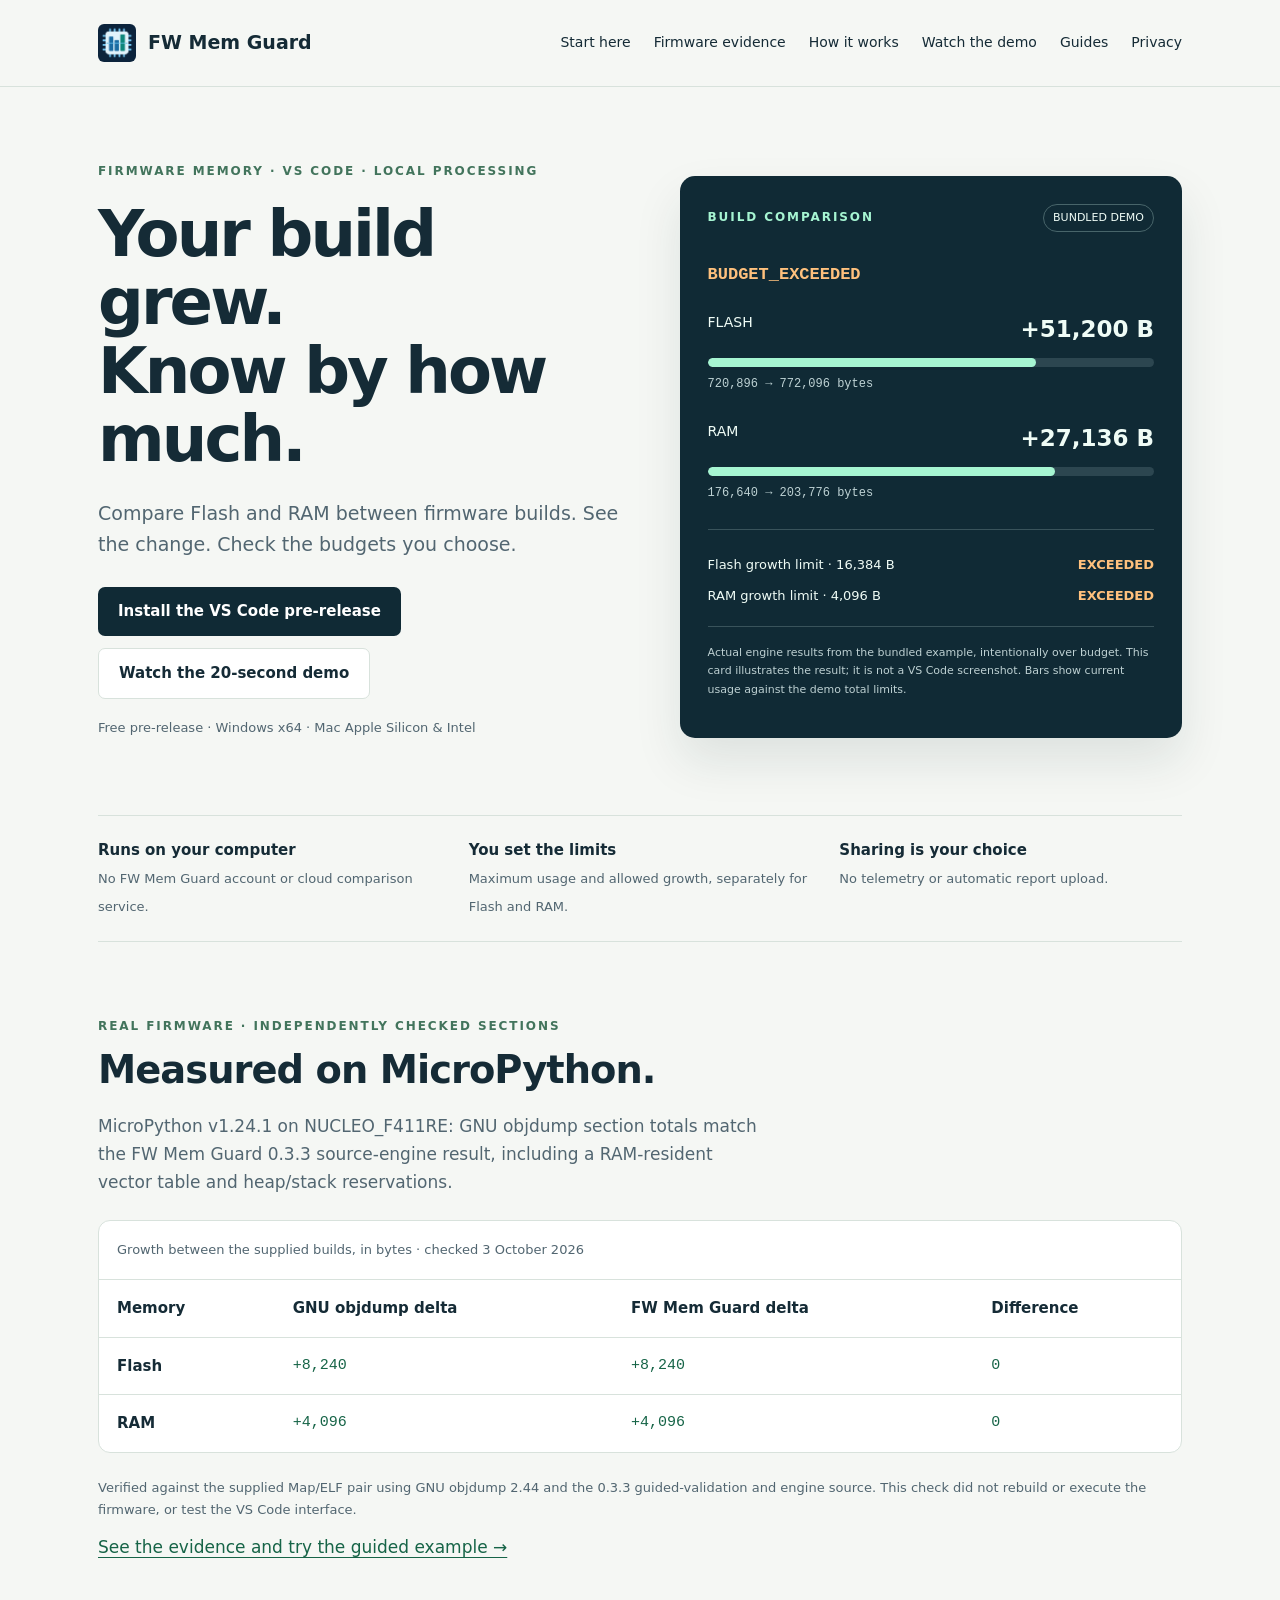
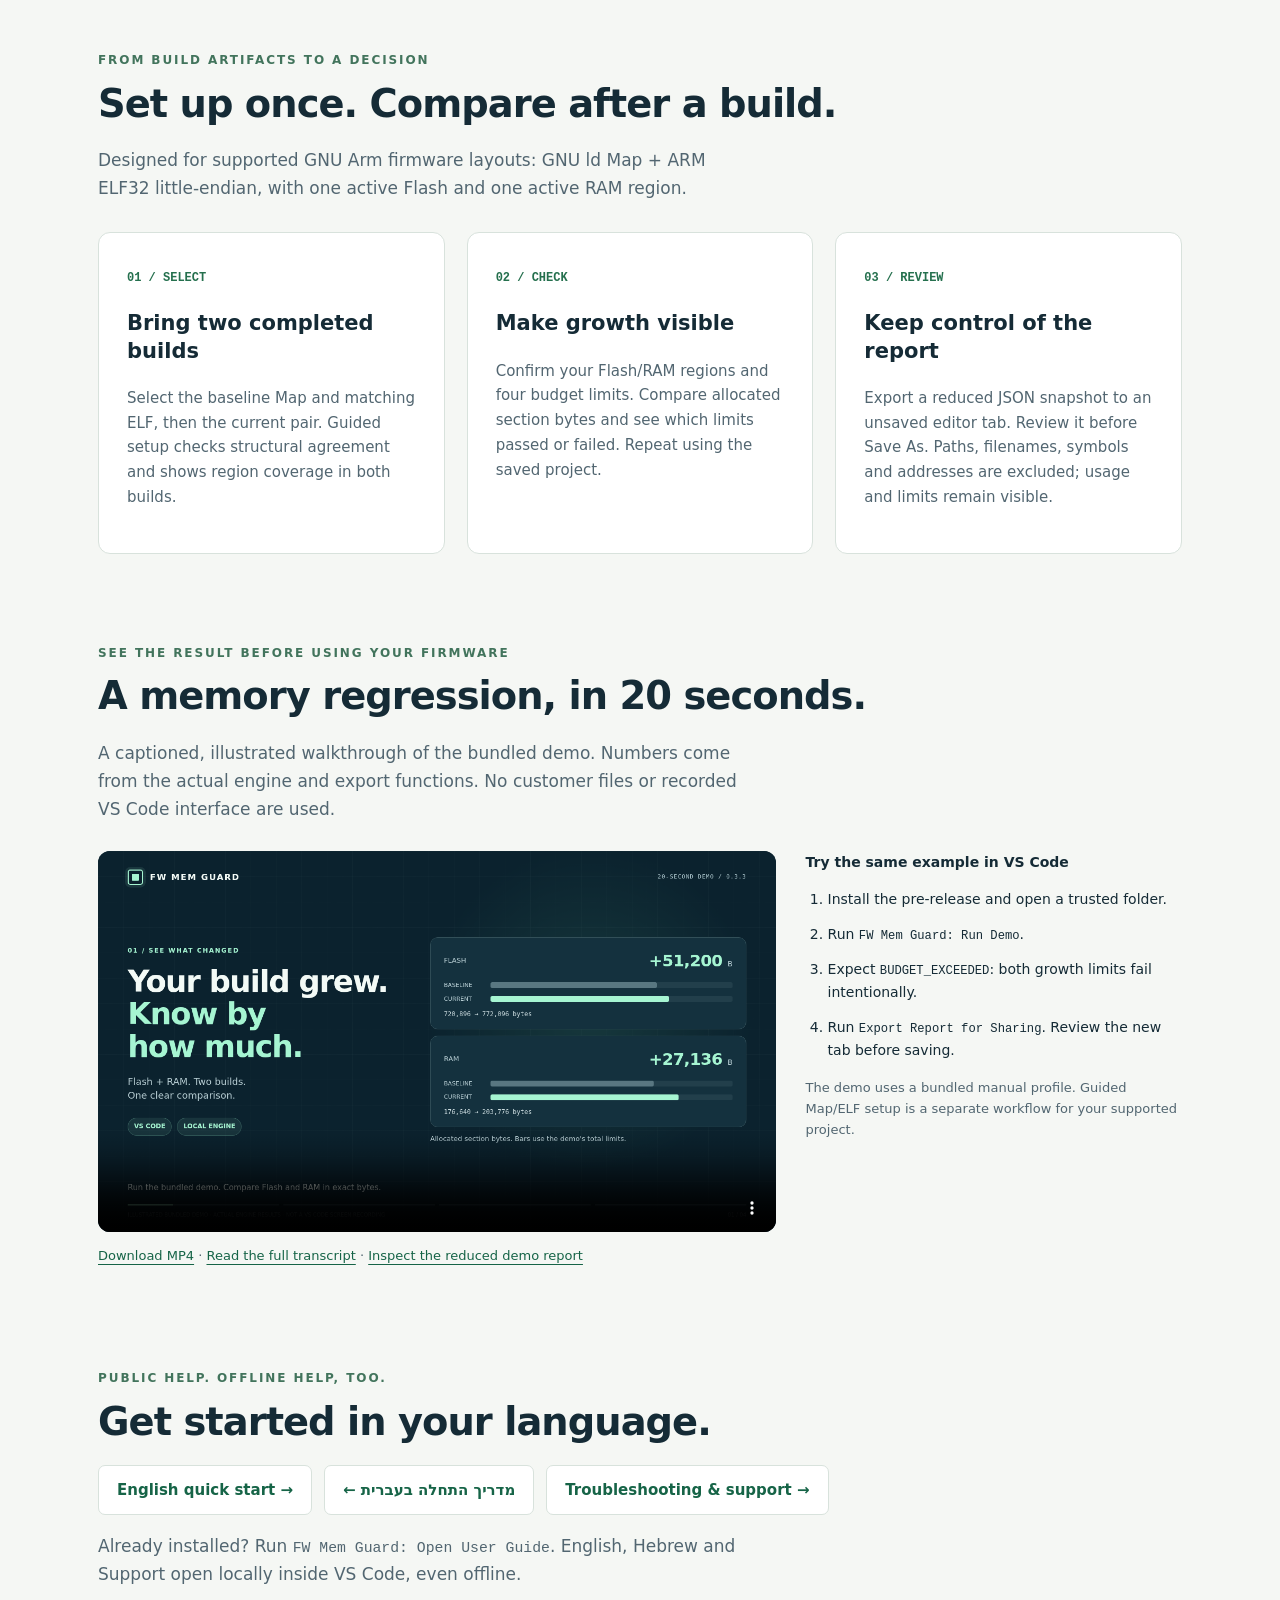
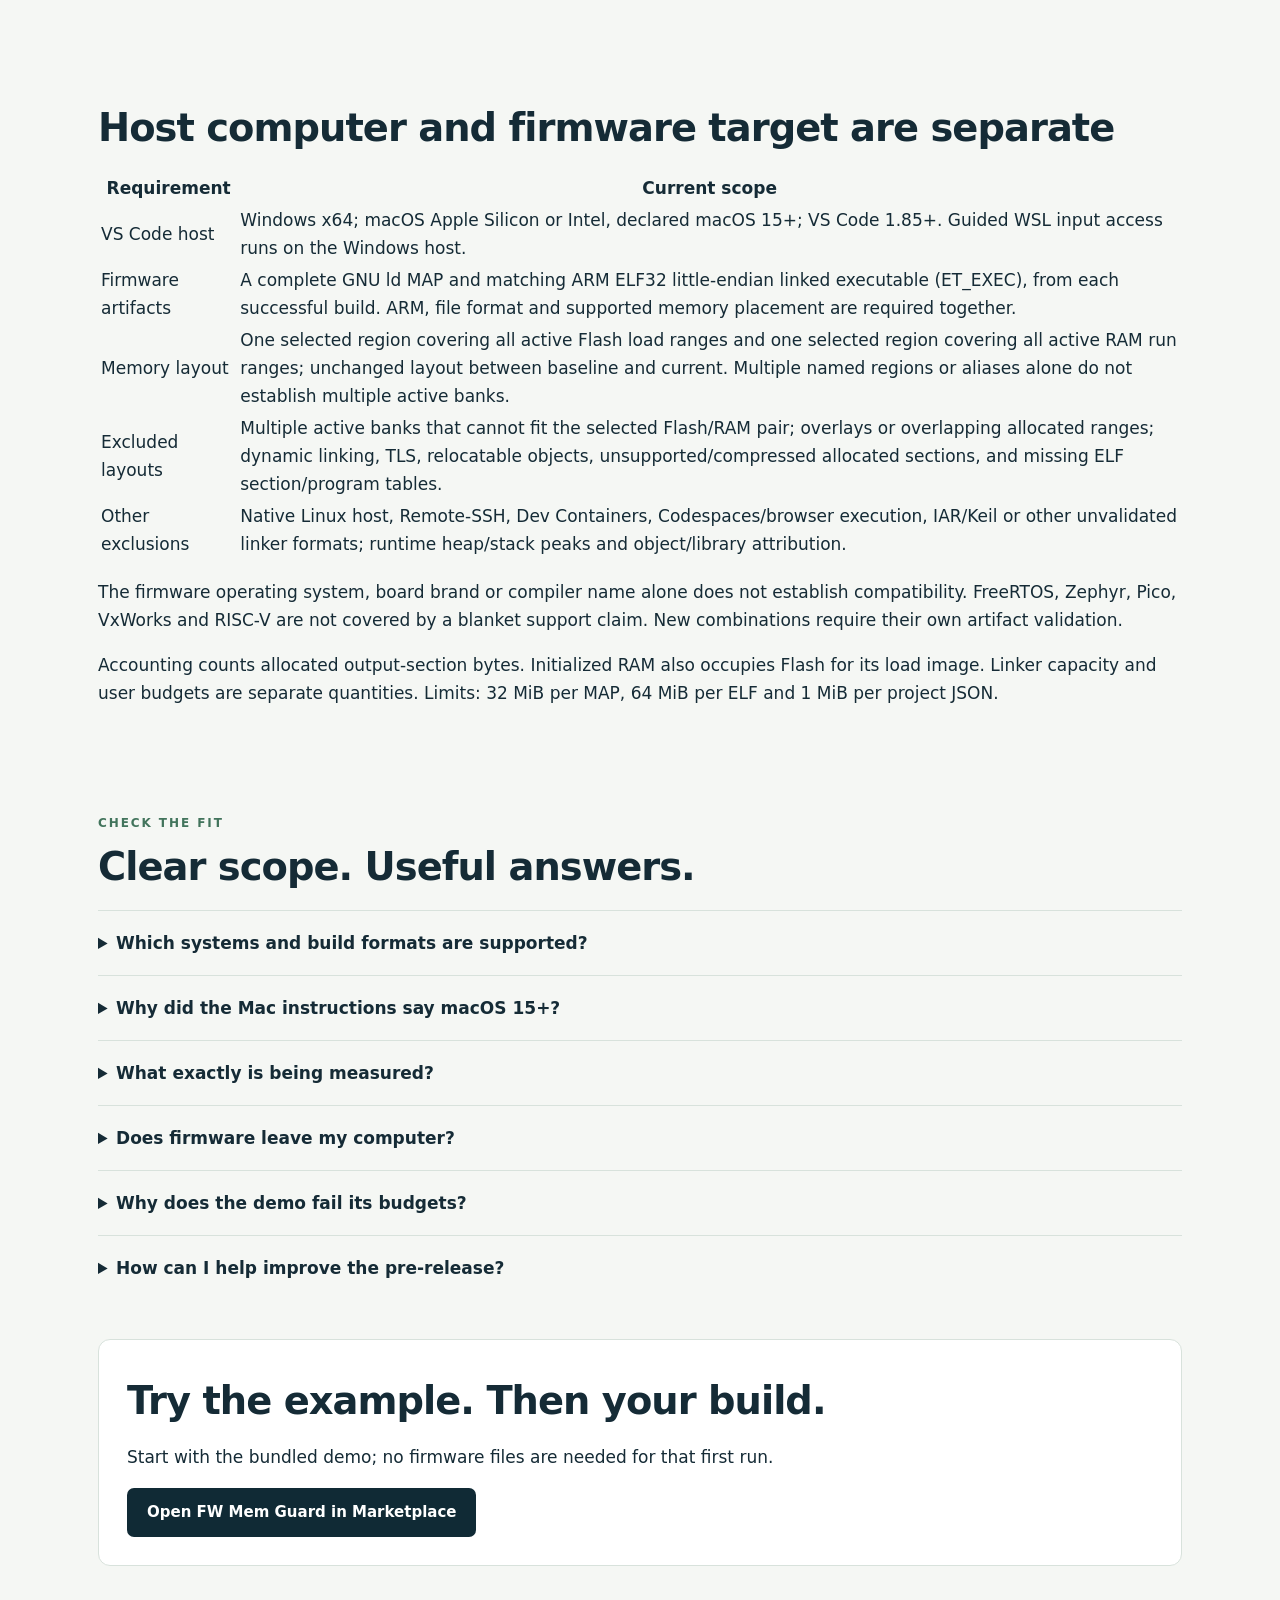
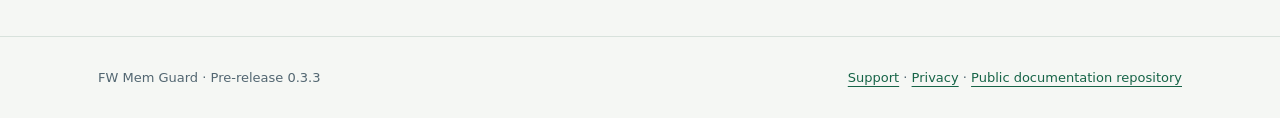
==== commit 4292a7b1: "Clarify firmware compatibility and add a repeat-use trial guide" ====
--- a/index.html
+++ b/index.html
@@ -13,7 +13,7 @@
 <meta property="og:image:alt" content="Illustrated bundled demo result showing Flash and RAM growth">
 <meta name="twitter:card" content="summary_large_image">
 </head><body><a class="skip" href="#main">Skip to content</a>
-<header><div class="wrap nav"><a class="brand" href="index.html"><img src="media/icon.png" alt="" width="38" height="38">FW Mem Guard</a><nav aria-label="Main"><a href="#evidence">Firmware evidence</a><a href="#how">How it works</a><a href="#demo">Watch the demo</a><a href="#guides">Guides</a><a href="PRIVACY.html">Privacy</a></nav></div></header>
+<header><div class="wrap nav"><a class="brand" href="index.html"><img src="media/icon.png" alt="" width="38" height="38">FW Mem Guard</a><nav aria-label="Main"><a href="TRY_IT.html">Start here</a><a href="#evidence">Firmware evidence</a><a href="#how">How it works</a><a href="#demo">Watch the demo</a><a href="#guides">Guides</a><a href="PRIVACY.html">Privacy</a></nav></div></header>
 <main id="main" class="wrap">
 <section class="hero" aria-labelledby="headline"><div><div class="eyebrow">Firmware memory · VS Code · Local processing</div><h1 id="headline">Your build grew.<br>Know by how much.</h1><p class="lead">Compare Flash and RAM between firmware builds. See the change. Check the budgets you choose.</p><div class="buttons"><a class="button" href="https://marketplace.visualstudio.com/items?itemName=fwmemguard.fw-mem-guard">Install the VS Code pre-release</a><a class="button secondary" href="#demo">Watch the 20-second demo</a></div><p class="fine">Free pre-release · Windows x64 · Mac Apple Silicon &amp; Intel</p></div>
 <div class="report" aria-label="Illustrated bundled demo result"><div class="report-top"><span class="eyebrow">Build comparison</span><span class="pill">BUNDLED DEMO</span></div><div class="status">BUDGET_EXCEEDED</div>
@@ -28,6 +28,15 @@
 <article class="card"><span class="step">03 / REVIEW</span><h3>Keep control of the report</h3><p>Export a reduced JSON snapshot to an unsaved editor tab. Review it before Save As. Paths, filenames, symbols and addresses are excluded; usage and limits remain visible.</p></article></div></section>
 <section id="demo" class="section"><div class="eyebrow">See the result before using your firmware</div><h2>A memory regression, in 20 seconds.</h2><p class="section-intro">A captioned, illustrated walkthrough of the bundled demo. Numbers come from the actual engine and export functions. No customer files or recorded VS Code interface are used.</p><div class="video-grid"><div><video controls preload="none" poster="media/demo-poster.png" aria-label="FW Mem Guard illustrated demo" playsinline><source src="media/fw-mem-guard-demo.mp4" type="video/mp4"><track kind="captions" src="media/demo-en.vtt" srclang="en" label="English" default><track kind="captions" src="media/demo-he.vtt" srclang="he" label="עברית"><p><a href="media/fw-mem-guard-demo.mp4">Download the demo video</a>.</p></video><p class="fine"><a href="media/fw-mem-guard-demo.mp4" download>Download MP4</a> · <a href="media/demo-transcript.html">Read the full transcript</a> · <a href="media/demo-result.json">Inspect the reduced demo report</a></p></div><div class="transcript"><strong>Try the same example in VS Code</strong><ol><li>Install the pre-release and open a trusted folder.</li><li>Run <code>FW Mem Guard: Run Demo</code>.</li><li>Expect <code>BUDGET_EXCEEDED</code>: both growth limits fail intentionally.</li><li>Run <code>Export Report for Sharing</code>. Review the new tab before saving.</li></ol><p class="fine">The demo uses a bundled manual profile. Guided Map/ELF setup is a separate workflow for your supported project.</p></div></div></section>
 <section id="guides" class="section"><div class="eyebrow">Public help. Offline help, too.</div><h2>Get started in your language.</h2><div class="guide-links"><a href="START_HERE_EN.html">English quick start →</a><a href="START_HERE_HE.html" lang="he" dir="rtl">מדריך התחלה בעברית ←</a><a href="SUPPORT.html">Troubleshooting &amp; support →</a></div><p class="section-intro">Already installed? Run <code>FW Mem Guard: Open User Guide</code>. English, Hebrew and Support open locally inside VS Code, even offline.</p></section>
+<section class="section" id="compatibility"><h2>Host computer and firmware target are separate</h2>
+<table><thead><tr><th>Requirement</th><th>Current scope</th></tr></thead><tbody>
+<tr><td>VS Code host</td><td>Windows x64; macOS Apple Silicon or Intel, declared macOS 15+; VS Code 1.85+. Guided WSL input access runs on the Windows host.</td></tr>
+<tr><td>Firmware artifacts</td><td>A complete GNU ld MAP and matching ARM ELF32 little-endian linked executable (ET_EXEC), from each successful build. ARM, file format and supported memory placement are required together.</td></tr>
+<tr><td>Memory layout</td><td>One selected region covering all active Flash load ranges and one selected region covering all active RAM run ranges; unchanged layout between baseline and current. Multiple named regions or aliases alone do not establish multiple active banks.</td></tr>
+<tr><td>Excluded layouts</td><td>Multiple active banks that cannot fit the selected Flash/RAM pair; overlays or overlapping allocated ranges; dynamic linking, TLS, relocatable objects, unsupported/compressed allocated sections, and missing ELF section/program tables.</td></tr>
+<tr><td>Other exclusions</td><td>Native Linux host, Remote-SSH, Dev Containers, Codespaces/browser execution, IAR/Keil or other unvalidated linker formats; runtime heap/stack peaks and object/library attribution.</td></tr></tbody></table>
+<p>The firmware operating system, board brand or compiler name alone does not establish compatibility. FreeRTOS, Zephyr, Pico, VxWorks and RISC-V are not covered by a blanket support claim. New combinations require their own artifact validation.</p>
+<p>Accounting counts allocated output-section bytes. Initialized RAM also occupies Flash for its load image. Linker capacity and user budgets are separate quantities. Limits: 32 MiB per MAP, 64 MiB per ELF and 1 MiB per project JSON.</p></section>
 <section class="section" aria-labelledby="scope"><div class="eyebrow">Check the fit</div><h2 id="scope">Clear scope. Useful answers.</h2>
 <details><summary>Which systems and build formats are supported?</summary><p>Windows x64, macOS Apple Silicon and Intel, and guided WSL input access on Windows. Mac native command-line and package checks passed on macOS 15.7.9; compatibility with macOS 13/14 and interactive VS Code installation on those systems has not yet been validated. The extension needs VS Code 1.85 or later and a trusted workspace. Guided setup supports GNU ld Map + GNU Arm ELF32 little-endian and one active Flash/RAM pair. Linux native, Remote-SSH, Dev Containers, Codespaces, IAR/Keil and multiple active memory banks are not supported.</p></details>
 <details><summary>Why did the Mac instructions say macOS 15+?</summary><p>The 0.3.3 package metadata and bundled guide use 15.0 as the declared target, matching the build-host policy. Inspection of every bundled Mach-O binary found lower deployment targets: 11.0 for Apple Silicon and 10.13 for Intel. Those headers alone do not establish whole-extension compatibility. Our native CLI/package checks ran on macOS 15.7.9; macOS 13 and 14 remain unverified.</p></details>
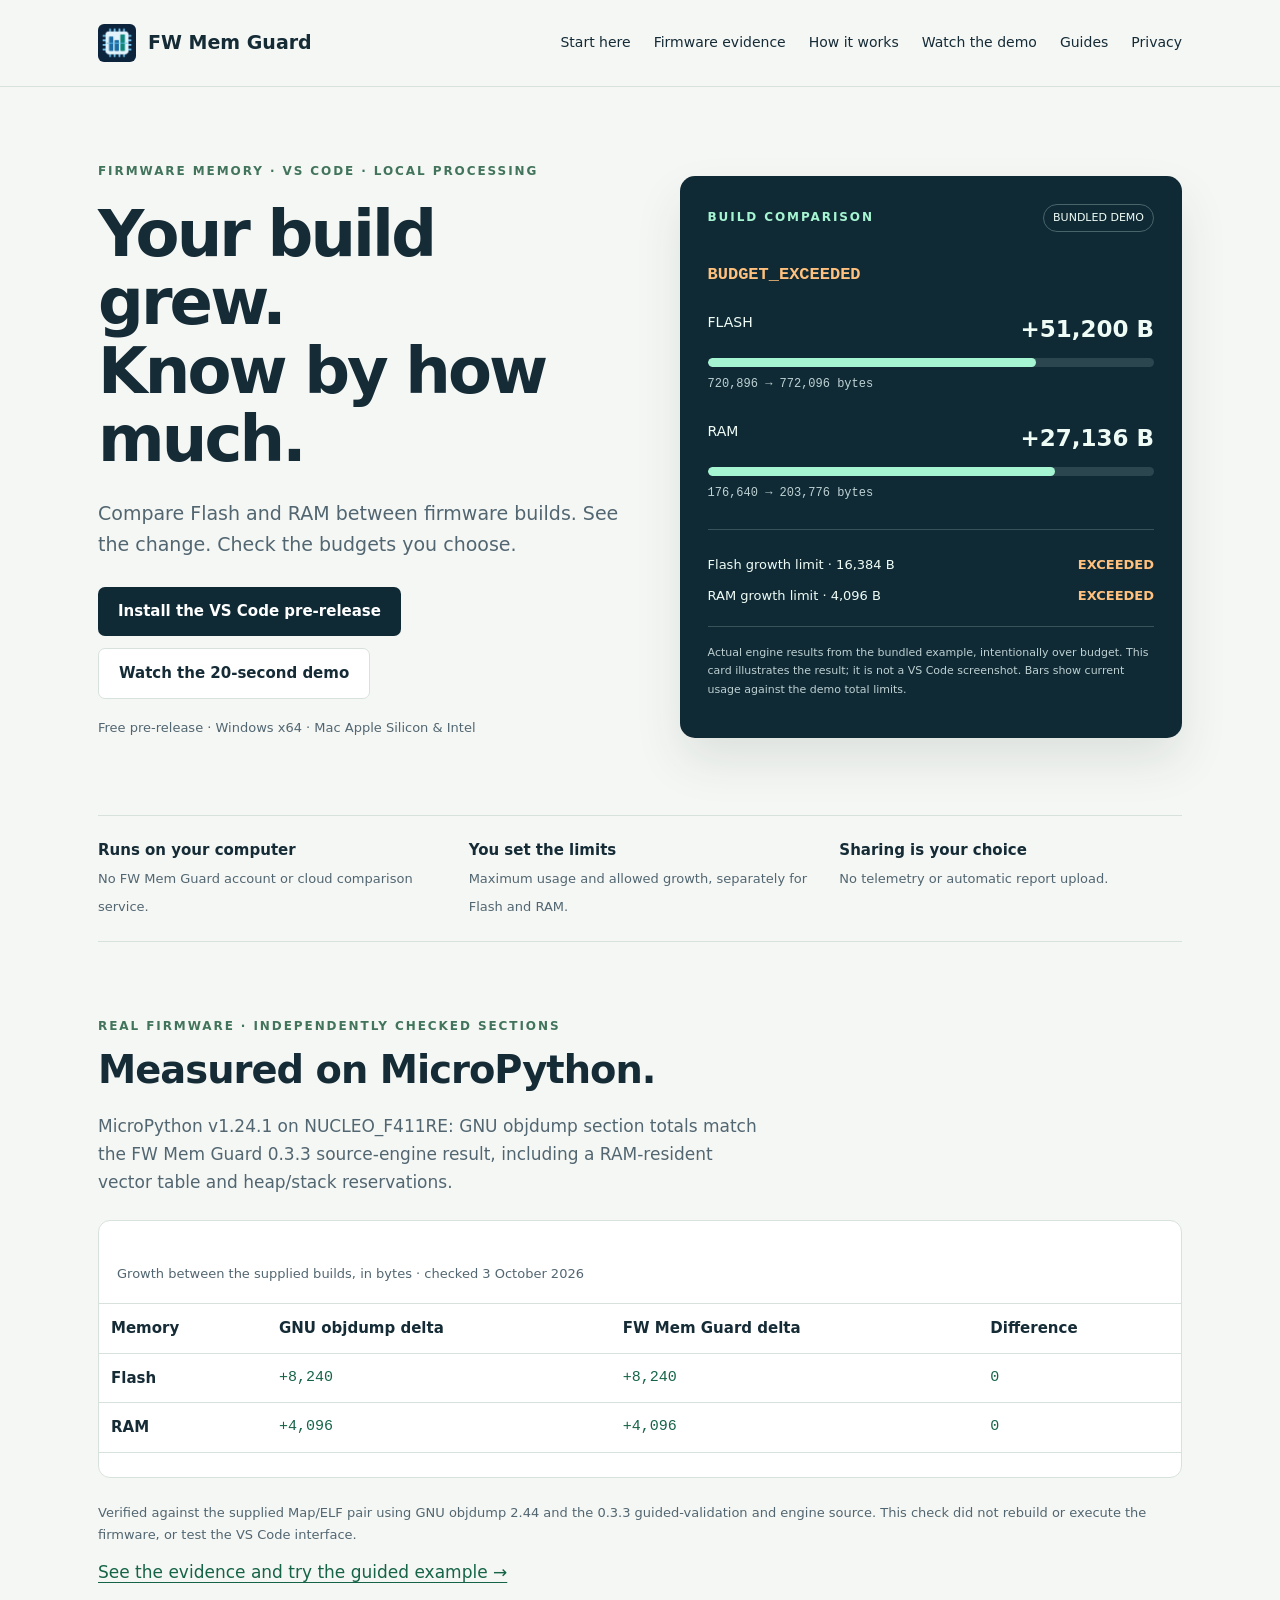
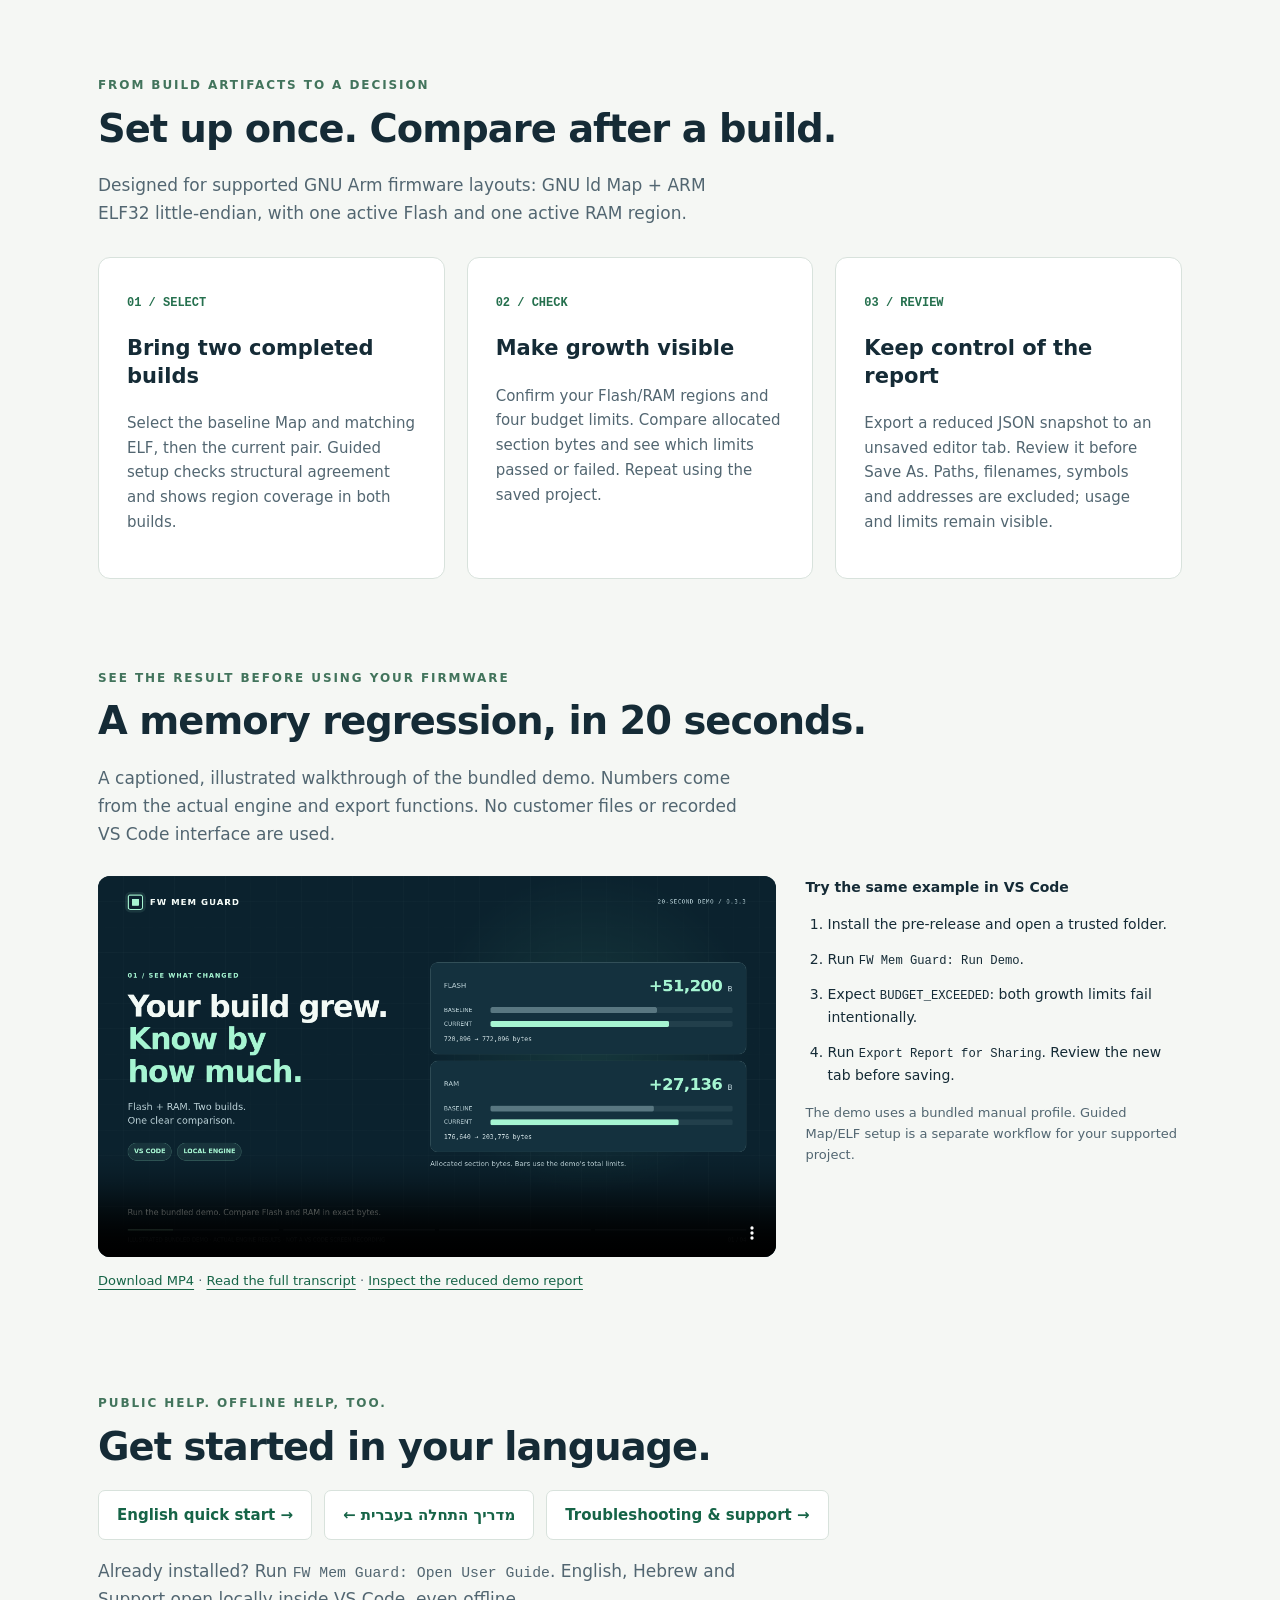
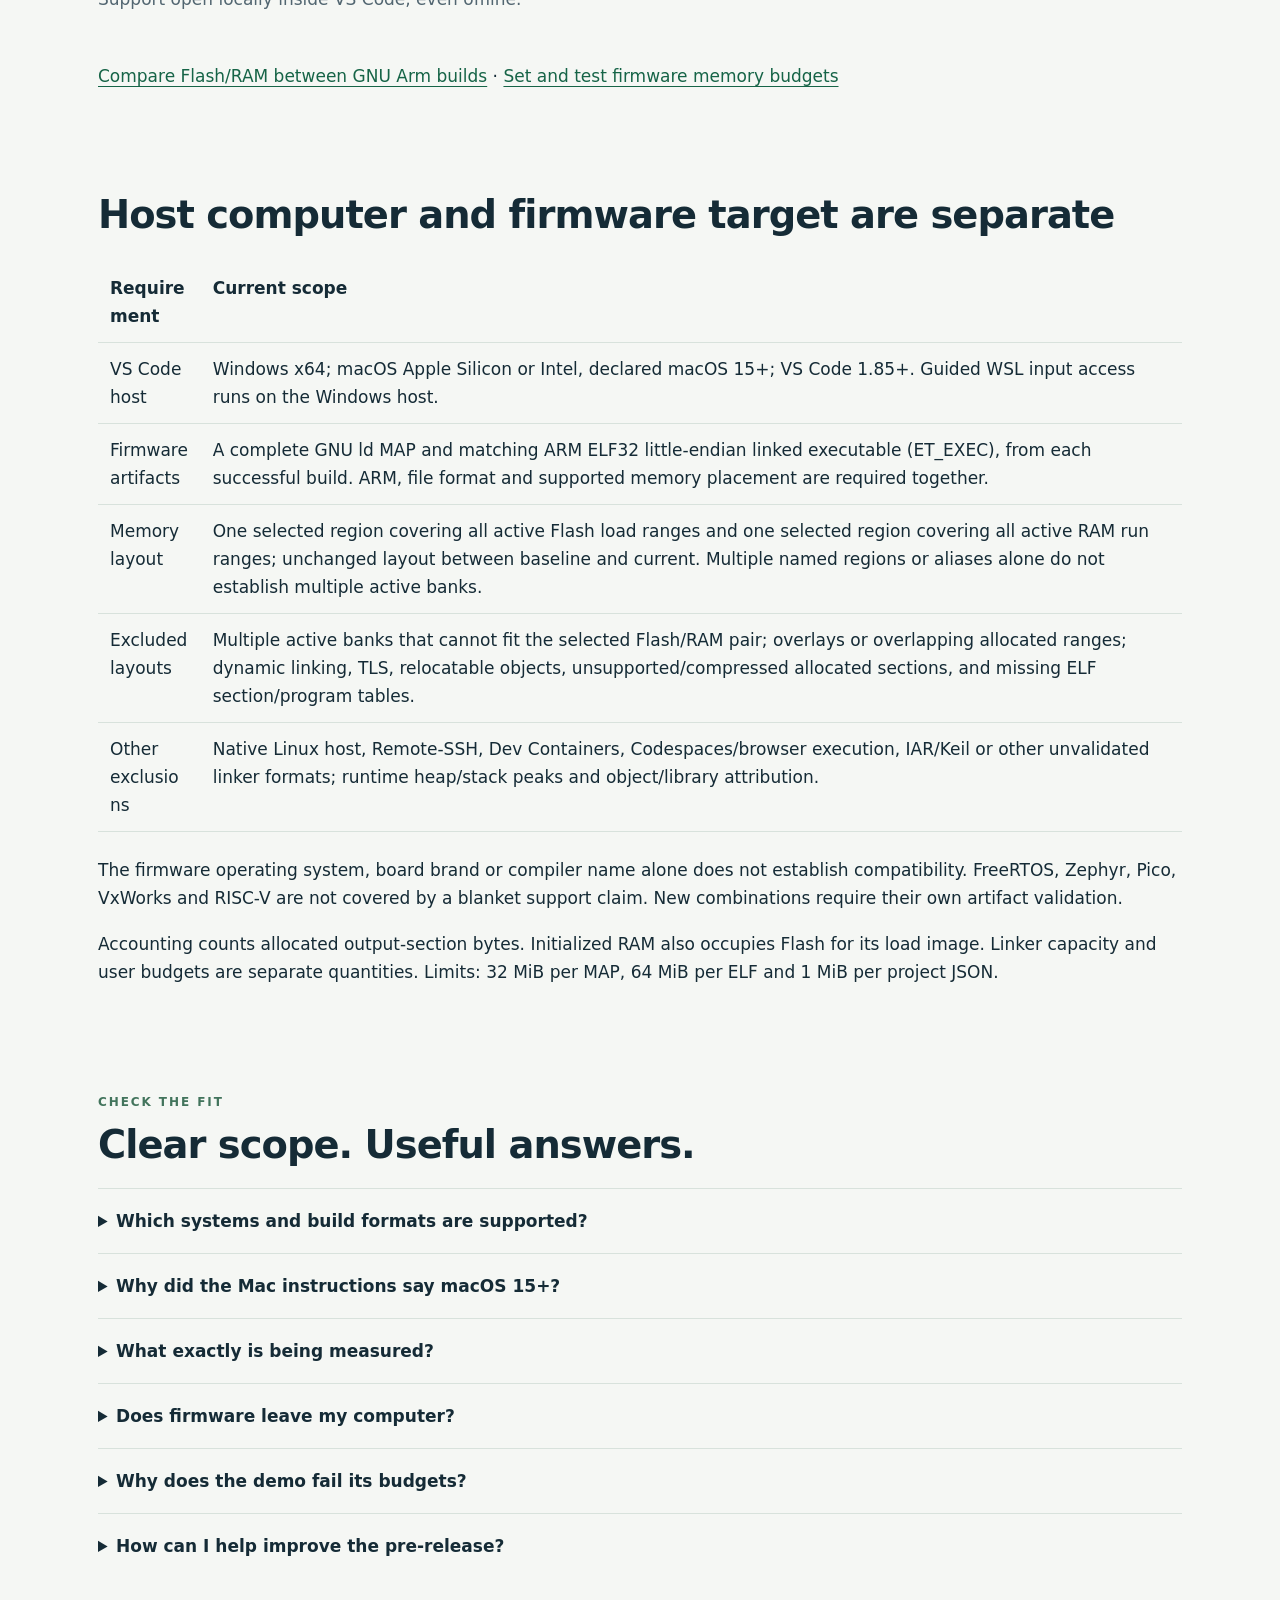
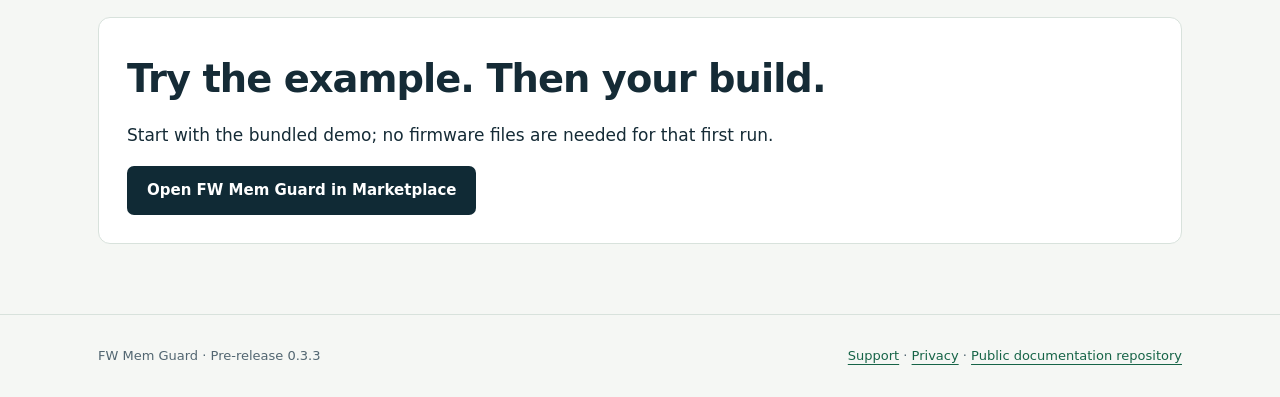
==== commit 304135fc: "Publish firmware comparison and budget guides with responsive tables" ====
--- a/index.html
+++ b/index.html
@@ -21,20 +21,21 @@
 <div class="metric"><div class="metric-head"><span>RAM</span><strong>+27,136 B</strong></div><div class="track"><div class="fill" style="width:77.73%"></div></div><div class="numbers">176,640 → 203,776 bytes</div></div>
 <div class="checks"><div class="check"><span>Flash growth limit · 16,384 B</span><b>EXCEEDED</b></div><div class="check"><span>RAM growth limit · 4,096 B</span><b>EXCEEDED</b></div></div><p class="report-note">Actual engine results from the bundled example, intentionally over budget. This card illustrates the result; it is not a VS Code screenshot. Bars show current usage against the demo total limits.</p></div></section>
 <div class="proof"><div><strong>Runs on your computer</strong><span>No FW Mem Guard account or cloud comparison service.</span></div><div><strong>You set the limits</strong><span>Maximum usage and allowed growth, separately for Flash and RAM.</span></div><div><strong>Sharing is your choice</strong><span>No telemetry or automatic report upload.</span></div></div>
-<section id="evidence" class="section" aria-labelledby="evidence-title"><div class="eyebrow">Real firmware · Independently checked sections</div><h2 id="evidence-title">Measured on MicroPython.</h2><p class="section-intro">MicroPython v1.24.1 on NUCLEO_F411RE: GNU objdump section totals match the FW Mem Guard 0.3.3 source-engine result, including a RAM-resident vector table and heap/stack reservations.</p><div class="evidence-table" role="region" aria-label="Verified MicroPython delta comparison" tabindex="0"><table><caption>Growth between the supplied builds, in bytes · checked 3 October 2026</caption><thead><tr><th scope="col">Memory</th><th scope="col">GNU objdump delta</th><th scope="col">FW Mem Guard delta</th><th scope="col">Difference</th></tr></thead><tbody><tr><th scope="row">Flash</th><td>+8,240</td><td>+8,240</td><td>0</td></tr><tr><th scope="row">RAM</th><td>+4,096</td><td>+4,096</td><td>0</td></tr></tbody></table></div><p class="fine">Verified against the supplied Map/ELF pair using GNU objdump 2.44 and the 0.3.3 guided-validation and engine source. This check did not rebuild or execute the firmware, or test the VS Code interface.</p><a href="REAL_FIRMWARE.html">See the evidence and try the guided example →</a></section>
+<section id="evidence" class="section" aria-labelledby="evidence-title"><div class="eyebrow">Real firmware · Independently checked sections</div><h2 id="evidence-title">Measured on MicroPython.</h2><p class="section-intro">MicroPython v1.24.1 on NUCLEO_F411RE: GNU objdump section totals match the FW Mem Guard 0.3.3 source-engine result, including a RAM-resident vector table and heap/stack reservations.</p><div class="evidence-table" role="region" aria-label="Verified MicroPython delta comparison" tabindex="0"><div class="comparison-table" tabindex="0" role="region" aria-label="Compatibility table, scroll horizontally"><table><caption>Growth between the supplied builds, in bytes · checked 3 October 2026</caption><thead><tr><th scope="col">Memory</th><th scope="col">GNU objdump delta</th><th scope="col">FW Mem Guard delta</th><th scope="col">Difference</th></tr></thead><tbody><tr><th scope="row">Flash</th><td>+8,240</td><td>+8,240</td><td>0</td></tr><tr><th scope="row">RAM</th><td>+4,096</td><td>+4,096</td><td>0</td></tr></tbody></table></div></div><p class="fine">Verified against the supplied Map/ELF pair using GNU objdump 2.44 and the 0.3.3 guided-validation and engine source. This check did not rebuild or execute the firmware, or test the VS Code interface.</p><a href="REAL_FIRMWARE.html">See the evidence and try the guided example →</a></section>
 <section id="how" class="section"><div class="eyebrow">From build artifacts to a decision</div><h2>Set up once. Compare after a build.</h2><p class="section-intro">Designed for supported GNU Arm firmware layouts: GNU ld Map + ARM ELF32 little-endian, with one active Flash and one active RAM region.</p><div class="cards">
 <article class="card"><span class="step">01 / SELECT</span><h3>Bring two completed builds</h3><p>Select the baseline Map and matching ELF, then the current pair. Guided setup checks structural agreement and shows region coverage in both builds.</p></article>
 <article class="card"><span class="step">02 / CHECK</span><h3>Make growth visible</h3><p>Confirm your Flash/RAM regions and four budget limits. Compare allocated section bytes and see which limits passed or failed. Repeat using the saved project.</p></article>
 <article class="card"><span class="step">03 / REVIEW</span><h3>Keep control of the report</h3><p>Export a reduced JSON snapshot to an unsaved editor tab. Review it before Save As. Paths, filenames, symbols and addresses are excluded; usage and limits remain visible.</p></article></div></section>
 <section id="demo" class="section"><div class="eyebrow">See the result before using your firmware</div><h2>A memory regression, in 20 seconds.</h2><p class="section-intro">A captioned, illustrated walkthrough of the bundled demo. Numbers come from the actual engine and export functions. No customer files or recorded VS Code interface are used.</p><div class="video-grid"><div><video controls preload="none" poster="media/demo-poster.png" aria-label="FW Mem Guard illustrated demo" playsinline><source src="media/fw-mem-guard-demo.mp4" type="video/mp4"><track kind="captions" src="media/demo-en.vtt" srclang="en" label="English" default><track kind="captions" src="media/demo-he.vtt" srclang="he" label="עברית"><p><a href="media/fw-mem-guard-demo.mp4">Download the demo video</a>.</p></video><p class="fine"><a href="media/fw-mem-guard-demo.mp4" download>Download MP4</a> · <a href="media/demo-transcript.html">Read the full transcript</a> · <a href="media/demo-result.json">Inspect the reduced demo report</a></p></div><div class="transcript"><strong>Try the same example in VS Code</strong><ol><li>Install the pre-release and open a trusted folder.</li><li>Run <code>FW Mem Guard: Run Demo</code>.</li><li>Expect <code>BUDGET_EXCEEDED</code>: both growth limits fail intentionally.</li><li>Run <code>Export Report for Sharing</code>. Review the new tab before saving.</li></ol><p class="fine">The demo uses a bundled manual profile. Guided Map/ELF setup is a separate workflow for your supported project.</p></div></div></section>
 <section id="guides" class="section"><div class="eyebrow">Public help. Offline help, too.</div><h2>Get started in your language.</h2><div class="guide-links"><a href="START_HERE_EN.html">English quick start →</a><a href="START_HERE_HE.html" lang="he" dir="rtl">מדריך התחלה בעברית ←</a><a href="SUPPORT.html">Troubleshooting &amp; support →</a></div><p class="section-intro">Already installed? Run <code>FW Mem Guard: Open User Guide</code>. English, Hebrew and Support open locally inside VS Code, even offline.</p></section>
+<p><a href="COMPARE_FIRMWARE_BUILDS.html">Compare Flash/RAM between GNU Arm builds</a> · <a href="FIRMWARE_MEMORY_BUDGETS.html">Set and test firmware memory budgets</a></p>
 <section class="section" id="compatibility"><h2>Host computer and firmware target are separate</h2>
-<table><thead><tr><th>Requirement</th><th>Current scope</th></tr></thead><tbody>
+<div class="comparison-table" tabindex="0" role="region" aria-label="Compatibility table, scroll horizontally"><table><thead><tr><th>Requirement</th><th>Current scope</th></tr></thead><tbody>
 <tr><td>VS Code host</td><td>Windows x64; macOS Apple Silicon or Intel, declared macOS 15+; VS Code 1.85+. Guided WSL input access runs on the Windows host.</td></tr>
 <tr><td>Firmware artifacts</td><td>A complete GNU ld MAP and matching ARM ELF32 little-endian linked executable (ET_EXEC), from each successful build. ARM, file format and supported memory placement are required together.</td></tr>
 <tr><td>Memory layout</td><td>One selected region covering all active Flash load ranges and one selected region covering all active RAM run ranges; unchanged layout between baseline and current. Multiple named regions or aliases alone do not establish multiple active banks.</td></tr>
 <tr><td>Excluded layouts</td><td>Multiple active banks that cannot fit the selected Flash/RAM pair; overlays or overlapping allocated ranges; dynamic linking, TLS, relocatable objects, unsupported/compressed allocated sections, and missing ELF section/program tables.</td></tr>
-<tr><td>Other exclusions</td><td>Native Linux host, Remote-SSH, Dev Containers, Codespaces/browser execution, IAR/Keil or other unvalidated linker formats; runtime heap/stack peaks and object/library attribution.</td></tr></tbody></table>
+<tr><td>Other exclusions</td><td>Native Linux host, Remote-SSH, Dev Containers, Codespaces/browser execution, IAR/Keil or other unvalidated linker formats; runtime heap/stack peaks and object/library attribution.</td></tr></tbody></table></div>
 <p>The firmware operating system, board brand or compiler name alone does not establish compatibility. FreeRTOS, Zephyr, Pico, VxWorks and RISC-V are not covered by a blanket support claim. New combinations require their own artifact validation.</p>
 <p>Accounting counts allocated output-section bytes. Initialized RAM also occupies Flash for its load image. Linker capacity and user budgets are separate quantities. Limits: 32 MiB per MAP, 64 MiB per ELF and 1 MiB per project JSON.</p></section>
 <section class="section" aria-labelledby="scope"><div class="eyebrow">Check the fit</div><h2 id="scope">Clear scope. Useful answers.</h2>
--- a/site.css
+++ b/site.css
@@ -1,3 +1,5 @@
 :root{--ink:#152b36;--muted:#526671;--paper:#f5f7f4;--line:#d8e2dc;--mint:#a6f5d2;--deep:#102a35;--amber:#ffc17d}*{box-sizing:border-box}html{scroll-behavior:smooth}body{margin:0;background:var(--paper);color:var(--ink);font:17px/1.65 system-ui,-apple-system,BlinkMacSystemFont,"Segoe UI",sans-serif}a{color:#166447;text-underline-offset:4px}a:hover{text-decoration-thickness:2px}a:focus-visible,video:focus-visible{outline:3px solid #bd5b10;outline-offset:5px}.wrap{max-width:1140px;margin:auto;padding:0 28px}.skip{position:absolute;left:16px;top:-100px;background:white;padding:12px;z-index:20}.skip:focus{top:10px}header{border-bottom:1px solid var(--line)}.nav{display:flex;align-items:center;justify-content:space-between;gap:24px;min-height:86px}.brand{display:flex;align-items:center;gap:12px;font-size:19px;font-weight:750;color:var(--ink);text-decoration:none}.brand img{width:38px;height:38px;border-radius:6px}.nav nav{display:flex;flex-wrap:wrap;gap:23px;font-size:14px}.nav nav a{color:var(--ink);text-decoration:none}.eyebrow{font-size:12px;letter-spacing:.16em;font-weight:750;text-transform:uppercase;color:#42745c}.hero{display:grid;grid-template-columns:1.05fr 1fr;gap:54px;padding-top:75px;padding-bottom:64px;align-items:center}h1{font-size:clamp(42px,5.2vw,64px);line-height:1.07;letter-spacing:-.045em;margin:18px 0 24px;font-weight:760}h2{font-size:clamp(28px,3vw,39px);line-height:1.18;letter-spacing:-.025em;margin:10px 0 20px}h3{line-height:1.3;font-size:21px}.lead{font-size:19px;color:var(--muted);max-width:530px}.buttons{display:flex;flex-wrap:wrap;gap:12px;margin:27px 0 18px}.button{display:inline-block;padding:12px 20px;border-radius:7px;background:var(--deep);color:white;font-size:15px;font-weight:650;text-decoration:none}.button.secondary{background:white;border:1px solid var(--line);color:var(--ink)}.fine{font-size:13px;color:var(--muted)}.report{background:var(--deep);color:#effcf6;padding:28px;border-radius:15px;box-shadow:0 23px 48px #132d351a}.report .eyebrow{color:var(--mint)}.report-top{display:flex;justify-content:space-between;align-items:center;gap:14px;font-size:12px}.pill{border:1px solid #48656a;padding:4px 9px;border-radius:30px;font-size:11px}.status{font:700 17px/1.5 ui-monospace,Consolas,monospace;color:var(--amber);margin:30px 0 24px}.metric{margin:20px 0 26px}.metric-head{display:flex;justify-content:space-between;font-size:14px;margin-bottom:9px}.metric-head strong{font-size:23px;font-weight:600}.track{height:9px;background:#2c4650;border-radius:8px;overflow:hidden}.fill{height:100%;background:var(--mint);border-radius:8px}.numbers{font:12px/1.6 ui-monospace,Consolas,monospace;color:#bed2d4;margin-top:8px}.checks{border-top:1px solid #39535b;padding-top:15px}.check{display:flex;justify-content:space-between;gap:12px;margin:9px 0;font-size:13px}.check b{color:var(--amber)}.report-note{color:#bdd0d2;font-size:11px;border-top:1px solid #39535b;padding-top:17px;margin-top:20px}.proof{display:grid;grid-template-columns:repeat(3,1fr);border-top:1px solid var(--line);border-bottom:1px solid var(--line);padding:22px 0;gap:28px}.proof strong{display:block;font-size:15px}.proof span{font-size:13px;color:var(--muted)}section.section{padding-top:75px;padding-bottom:15px}.section-intro{max-width:660px;color:var(--muted)}.cards{display:grid;grid-template-columns:repeat(3,1fr);gap:22px;margin-top:30px}.card{background:white;border:1px solid var(--line);border-radius:12px;padding:28px}.step{font:600 12px ui-monospace,Consolas,monospace;color:#25704e}.card p{font-size:15px;color:var(--muted)}code{font:.87em ui-monospace,Consolas,monospace;overflow-wrap:anywhere}.video-grid{display:grid;grid-template-columns:1.8fr 1fr;gap:30px;margin-top:28px;align-items:start}video{display:block;width:100%;border-radius:12px;background:var(--deep)}.transcript{font-size:14px}.transcript ol{padding-left:22px}.transcript li{margin:12px 0}.box{background:white;border:1px solid var(--line);border-radius:12px;padding:28px;margin:24px 0}.guide-links{display:flex;flex-wrap:wrap;gap:12px}.guide-links a{border:1px solid var(--line);background:white;border-radius:7px;padding:12px 18px;text-decoration:none;font-size:15px;font-weight:650}details{border-top:1px solid var(--line);padding:18px 0}summary{font-weight:650;cursor:pointer}details p{color:var(--muted);max-width:850px;font-size:15px}footer{border-top:1px solid var(--line);margin-top:70px;padding:30px 0;font-size:13px;color:var(--muted)}.footer-row{display:flex;justify-content:space-between;gap:20px;flex-wrap:wrap}.doc-nav{margin:26px 0;font-size:14px}.doc-shell{max-width:900px;margin:45px auto;padding:0 24px}.doc-shell h1{font-size:42px}.doc-shell h2{font-size:28px}.doc-shell pre{white-space:pre-wrap;background:#e7eeea;padding:20px;border-radius:8px}.doc-shell li{margin:8px 0}@media(max-width:850px){.hero{grid-template-columns:1fr;gap:30px;padding-top:45px}.hero h1{max-width:580px}.cards,.video-grid{grid-template-columns:1fr}.nav{align-items:flex-start;padding-top:22px;padding-bottom:22px;flex-direction:column;gap:14px}.proof{gap:18px}}@media(max-width:480px){.wrap{padding:0 20px}.proof{grid-template-columns:1fr;gap:12px}.report{padding:22px}.nav nav{gap:16px}.hero{padding-bottom:36px}}@media(prefers-reduced-motion:reduce){html{scroll-behavior:auto}}
 
 .evidence-table{overflow-x:auto;border:1px solid var(--line);border-radius:12px;background:white;margin:24px 0}.evidence-table table{width:100%;border-collapse:collapse;min-width:570px;text-align:left;font-size:15px}.evidence-table caption{text-align:left;padding:18px;color:var(--muted);font-size:13px}.evidence-table th,.evidence-table td{padding:16px 18px;border-top:1px solid var(--line)}.evidence-table tbody td{font-family:ui-monospace,Consolas,monospace;color:#166447}.evidence-table:focus-visible{outline:3px solid #bd5b10;outline-offset:3px}
+
+.comparison-table{overflow-x:auto;max-width:100%;margin:24px 0}.comparison-table table{width:100%;border-collapse:collapse;text-align:left}.comparison-table th,.comparison-table td{padding:12px;border-bottom:1px solid var(--line);vertical-align:top;overflow-wrap:anywhere}.comparison-table:focus-visible{outline:3px solid #bd5b10;outline-offset:3px}.doc-shell{overflow-wrap:anywhere}@media(max-width:480px){.doc-shell h1{font-size:34px}.comparison-table table{font-size:14px;min-width:320px}}
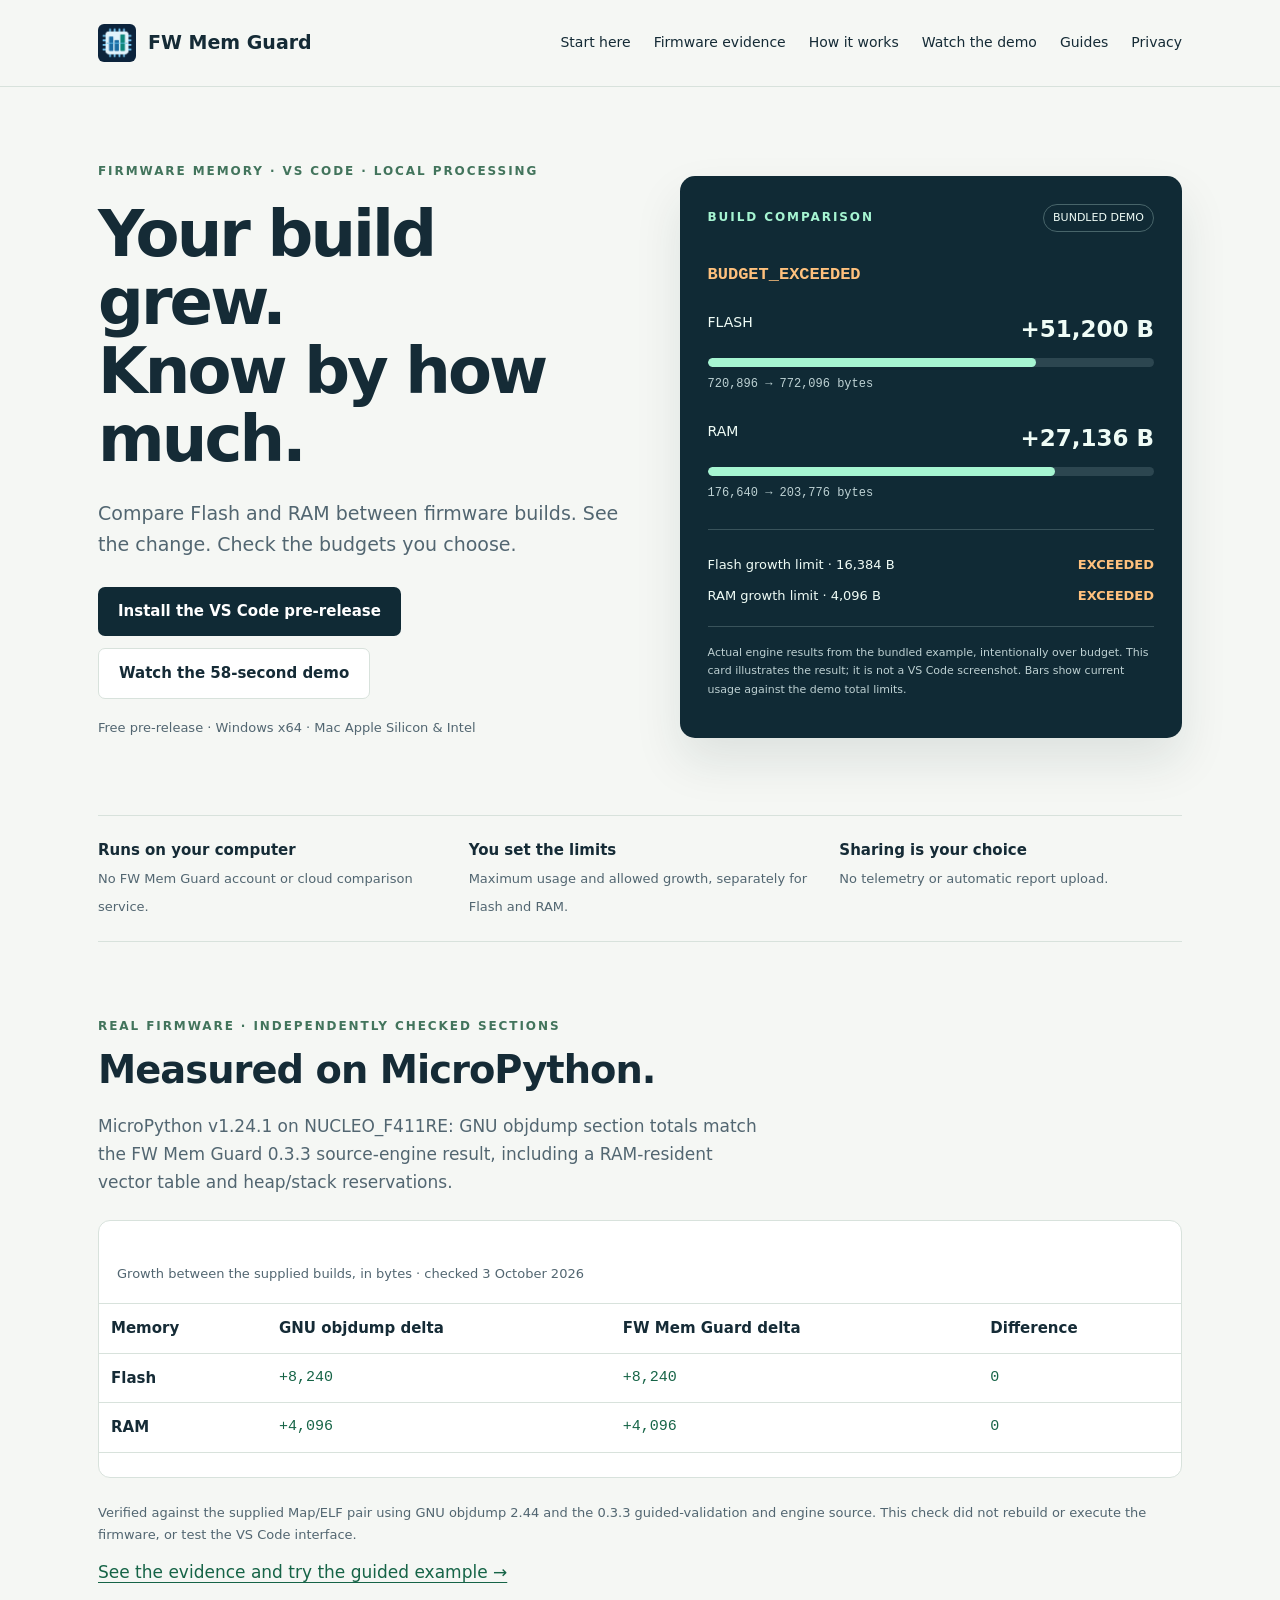
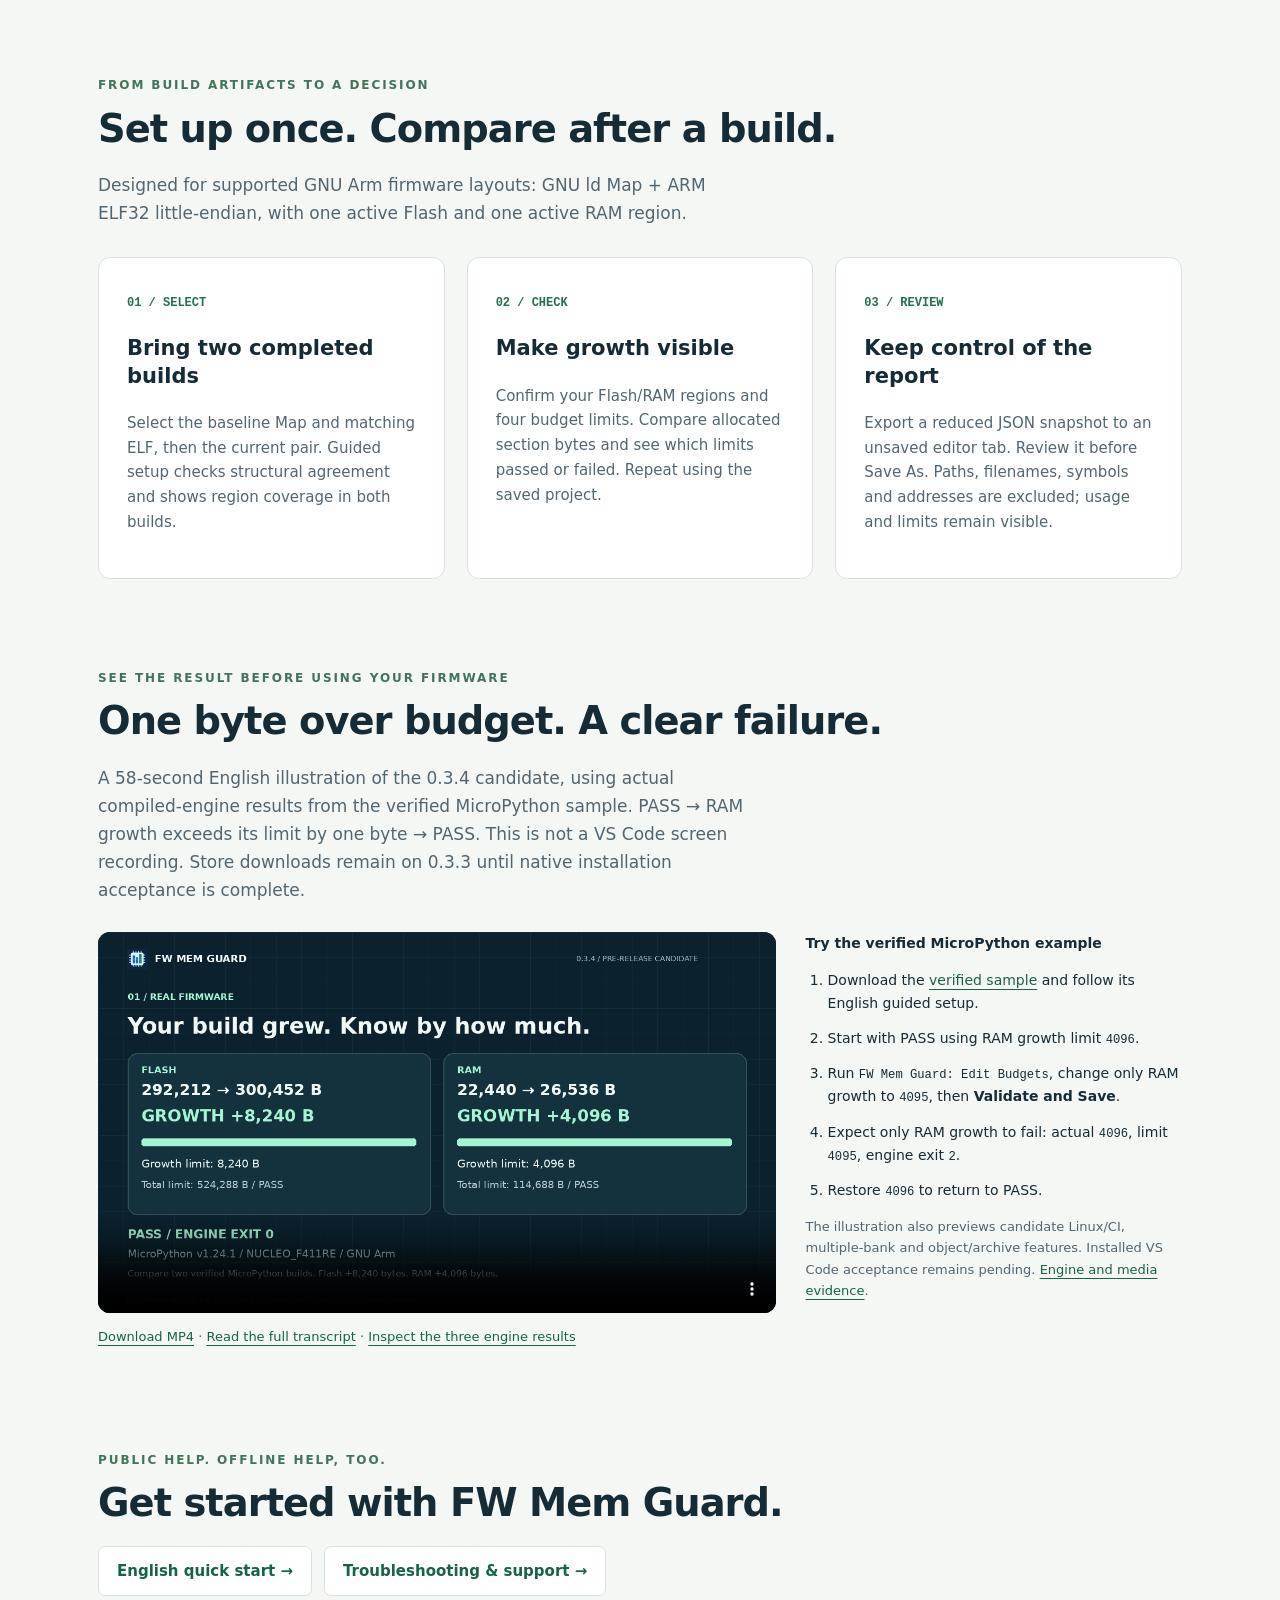
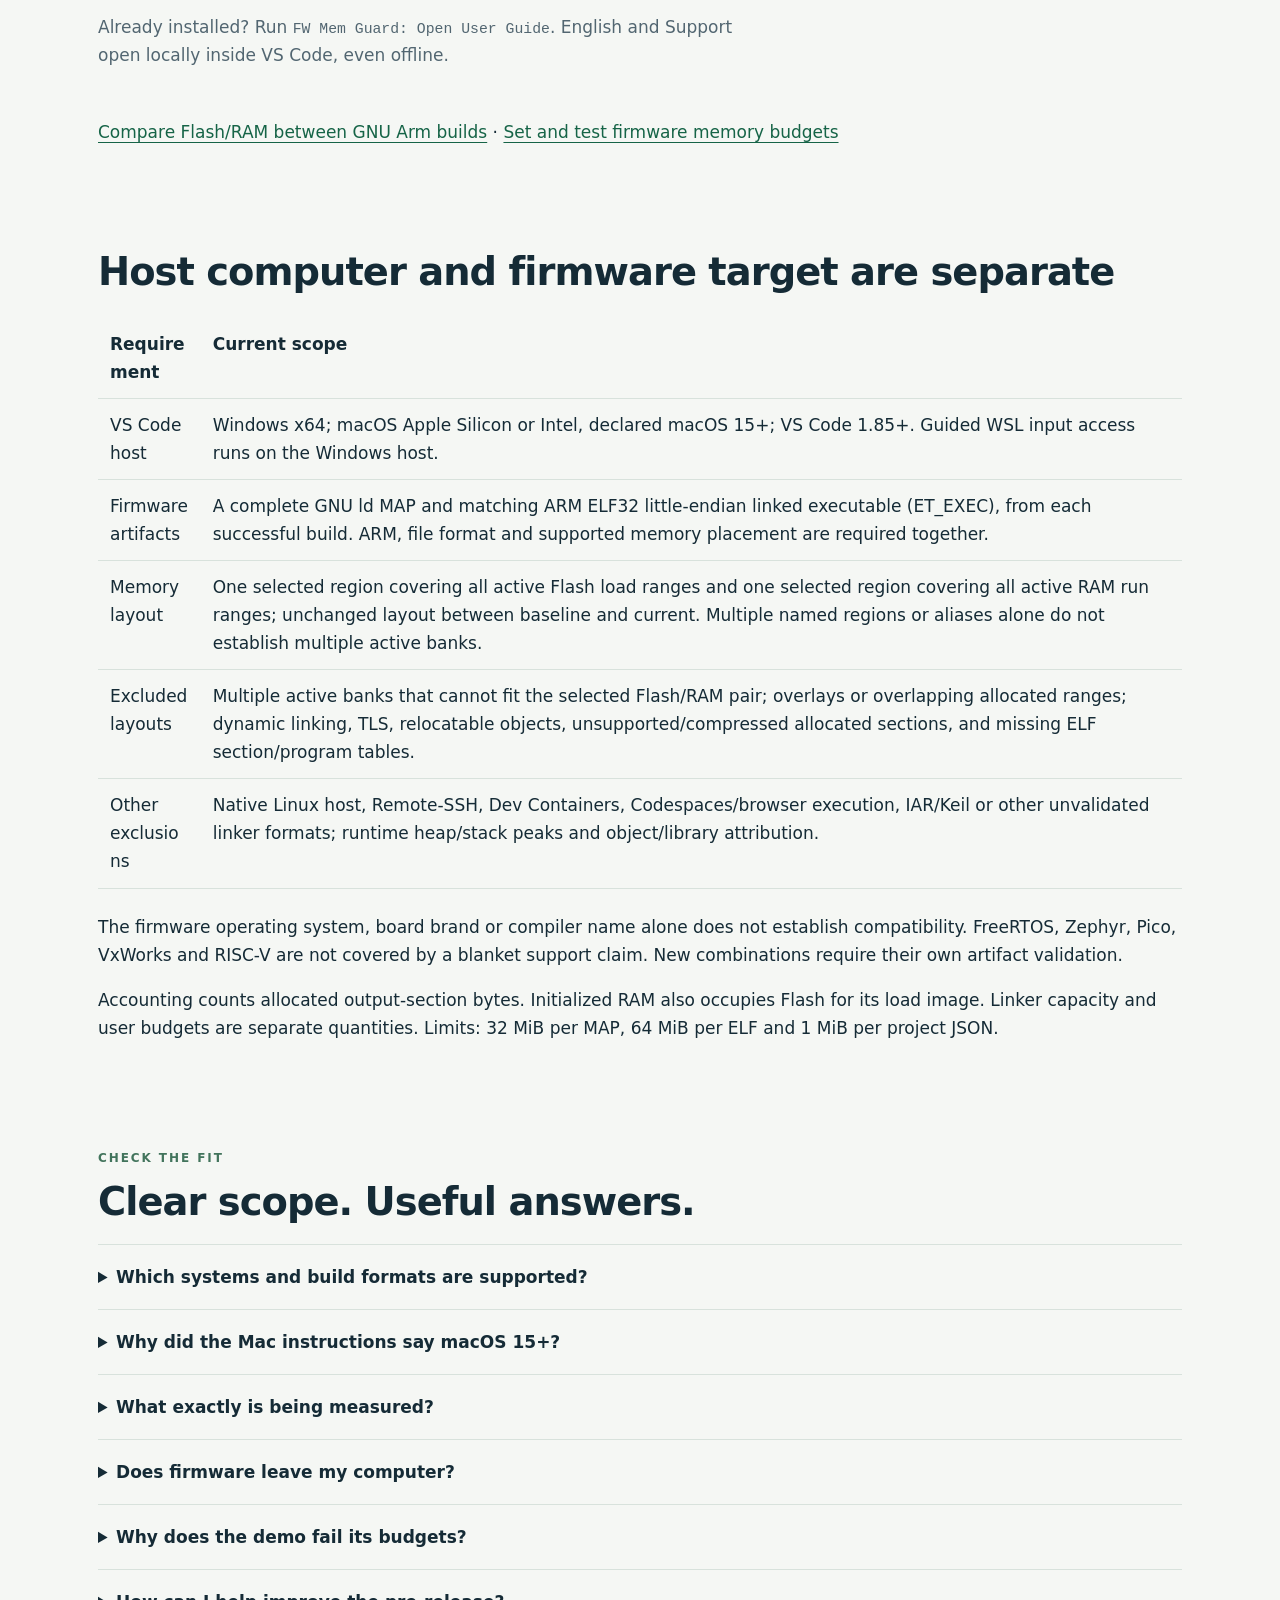
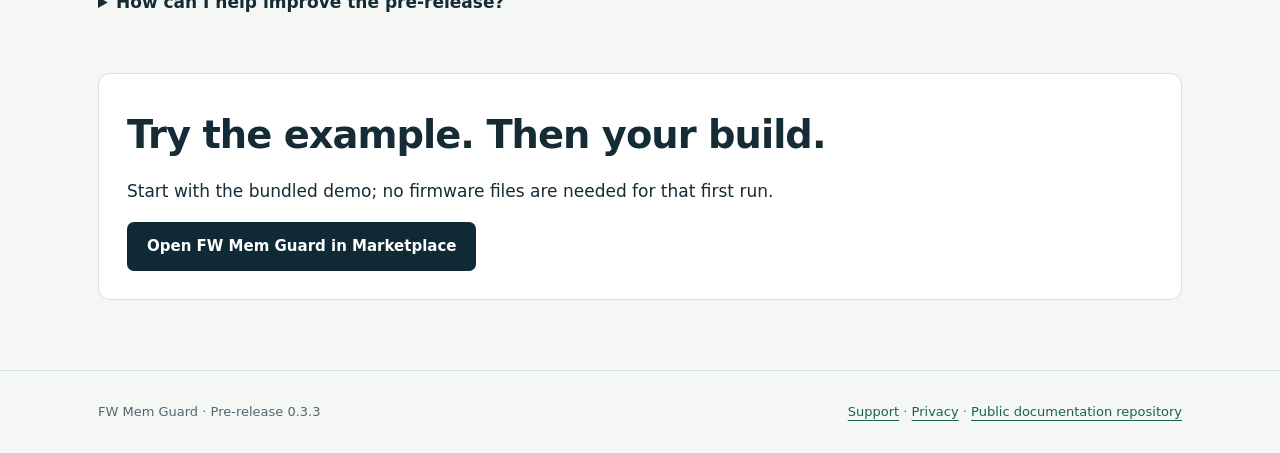
==== commit 8bf62655: "Publish English-only guides and 0.3.4 candidate illustration" ====
--- a/index.html
+++ b/index.html
@@ -15,7 +15,7 @@
 </head><body><a class="skip" href="#main">Skip to content</a>
 <header><div class="wrap nav"><a class="brand" href="index.html"><img src="media/icon.png" alt="" width="38" height="38">FW Mem Guard</a><nav aria-label="Main"><a href="TRY_IT.html">Start here</a><a href="#evidence">Firmware evidence</a><a href="#how">How it works</a><a href="#demo">Watch the demo</a><a href="#guides">Guides</a><a href="PRIVACY.html">Privacy</a></nav></div></header>
 <main id="main" class="wrap">
-<section class="hero" aria-labelledby="headline"><div><div class="eyebrow">Firmware memory · VS Code · Local processing</div><h1 id="headline">Your build grew.<br>Know by how much.</h1><p class="lead">Compare Flash and RAM between firmware builds. See the change. Check the budgets you choose.</p><div class="buttons"><a class="button" href="https://marketplace.visualstudio.com/items?itemName=fwmemguard.fw-mem-guard">Install the VS Code pre-release</a><a class="button secondary" href="#demo">Watch the 20-second demo</a></div><p class="fine">Free pre-release · Windows x64 · Mac Apple Silicon &amp; Intel</p></div>
+<section class="hero" aria-labelledby="headline"><div><div class="eyebrow">Firmware memory · VS Code · Local processing</div><h1 id="headline">Your build grew.<br>Know by how much.</h1><p class="lead">Compare Flash and RAM between firmware builds. See the change. Check the budgets you choose.</p><div class="buttons"><a class="button" href="https://marketplace.visualstudio.com/items?itemName=fwmemguard.fw-mem-guard">Install the VS Code pre-release</a><a class="button secondary" href="#demo">Watch the 58-second demo</a></div><p class="fine">Free pre-release · Windows x64 · Mac Apple Silicon &amp; Intel</p></div>
 <div class="report" aria-label="Illustrated bundled demo result"><div class="report-top"><span class="eyebrow">Build comparison</span><span class="pill">BUNDLED DEMO</span></div><div class="status">BUDGET_EXCEEDED</div>
 <div class="metric"><div class="metric-head"><span>FLASH</span><strong>+51,200 B</strong></div><div class="track"><div class="fill" style="width:73.63%"></div></div><div class="numbers">720,896 → 772,096 bytes</div></div>
 <div class="metric"><div class="metric-head"><span>RAM</span><strong>+27,136 B</strong></div><div class="track"><div class="fill" style="width:77.73%"></div></div><div class="numbers">176,640 → 203,776 bytes</div></div>
@@ -26,8 +26,8 @@
 <article class="card"><span class="step">01 / SELECT</span><h3>Bring two completed builds</h3><p>Select the baseline Map and matching ELF, then the current pair. Guided setup checks structural agreement and shows region coverage in both builds.</p></article>
 <article class="card"><span class="step">02 / CHECK</span><h3>Make growth visible</h3><p>Confirm your Flash/RAM regions and four budget limits. Compare allocated section bytes and see which limits passed or failed. Repeat using the saved project.</p></article>
 <article class="card"><span class="step">03 / REVIEW</span><h3>Keep control of the report</h3><p>Export a reduced JSON snapshot to an unsaved editor tab. Review it before Save As. Paths, filenames, symbols and addresses are excluded; usage and limits remain visible.</p></article></div></section>
-<section id="demo" class="section"><div class="eyebrow">See the result before using your firmware</div><h2>A memory regression, in 20 seconds.</h2><p class="section-intro">A captioned, illustrated walkthrough of the bundled demo. Numbers come from the actual engine and export functions. No customer files or recorded VS Code interface are used.</p><div class="video-grid"><div><video controls preload="none" poster="media/demo-poster.png" aria-label="FW Mem Guard illustrated demo" playsinline><source src="media/fw-mem-guard-demo.mp4" type="video/mp4"><track kind="captions" src="media/demo-en.vtt" srclang="en" label="English" default><track kind="captions" src="media/demo-he.vtt" srclang="he" label="עברית"><p><a href="media/fw-mem-guard-demo.mp4">Download the demo video</a>.</p></video><p class="fine"><a href="media/fw-mem-guard-demo.mp4" download>Download MP4</a> · <a href="media/demo-transcript.html">Read the full transcript</a> · <a href="media/demo-result.json">Inspect the reduced demo report</a></p></div><div class="transcript"><strong>Try the same example in VS Code</strong><ol><li>Install the pre-release and open a trusted folder.</li><li>Run <code>FW Mem Guard: Run Demo</code>.</li><li>Expect <code>BUDGET_EXCEEDED</code>: both growth limits fail intentionally.</li><li>Run <code>Export Report for Sharing</code>. Review the new tab before saving.</li></ol><p class="fine">The demo uses a bundled manual profile. Guided Map/ELF setup is a separate workflow for your supported project.</p></div></div></section>
-<section id="guides" class="section"><div class="eyebrow">Public help. Offline help, too.</div><h2>Get started in your language.</h2><div class="guide-links"><a href="START_HERE_EN.html">English quick start →</a><a href="START_HERE_HE.html" lang="he" dir="rtl">מדריך התחלה בעברית ←</a><a href="SUPPORT.html">Troubleshooting &amp; support →</a></div><p class="section-intro">Already installed? Run <code>FW Mem Guard: Open User Guide</code>. English, Hebrew and Support open locally inside VS Code, even offline.</p></section>
+<section id="demo" class="section"><div class="eyebrow">See the result before using your firmware</div><h2>One byte over budget. A clear failure.</h2><p class="section-intro">A 58-second English illustration of the 0.3.4 candidate, using actual compiled-engine results from the verified MicroPython sample. PASS → RAM growth exceeds its limit by one byte → PASS. This is not a VS Code screen recording. Store downloads remain on 0.3.3 until native installation acceptance is complete.</p><div class="video-grid"><div><video controls preload="none" poster="media/demo-poster.png" aria-label="FW Mem Guard illustrated demo" playsinline><source src="media/fw-mem-guard-demo.mp4" type="video/mp4"><track kind="captions" src="media/demo-en.vtt" srclang="en" label="English" default><p><a href="media/fw-mem-guard-demo.mp4">Download the demo video</a>.</p></video><p class="fine"><a href="media/fw-mem-guard-demo.mp4" download>Download MP4</a> · <a href="media/demo-transcript.html">Read the full transcript</a> · <a href="media/demo-result.json">Inspect the three engine results</a></p></div><div class="transcript"><strong>Try the verified MicroPython example</strong><ol><li>Download the <a href="REAL_FIRMWARE.html">verified sample</a> and follow its English guided setup.</li><li>Start with PASS using RAM growth limit <code>4096</code>.</li><li>Run <code>FW Mem Guard: Edit Budgets</code>, change only RAM growth to <code>4095</code>, then <strong>Validate and Save</strong>.</li><li>Expect only RAM growth to fail: actual <code>4096</code>, limit <code>4095</code>, engine exit <code>2</code>.</li><li>Restore <code>4096</code> to return to PASS.</li></ol><p class="fine">The illustration also previews candidate Linux/CI, multiple-bank and object/archive features. Installed VS Code acceptance remains pending. <a href="media/demo-evidence.json">Engine and media evidence</a>.</p></div></div></section>
+<section id="guides" class="section"><div class="eyebrow">Public help. Offline help, too.</div><h2>Get started with FW Mem Guard.</h2><div class="guide-links"><a href="START_HERE_EN.html">English quick start →</a><a href="SUPPORT.html">Troubleshooting &amp; support →</a></div><p class="section-intro">Already installed? Run <code>FW Mem Guard: Open User Guide</code>. English and Support open locally inside VS Code, even offline.</p></section>
 <p><a href="COMPARE_FIRMWARE_BUILDS.html">Compare Flash/RAM between GNU Arm builds</a> · <a href="FIRMWARE_MEMORY_BUDGETS.html">Set and test firmware memory budgets</a></p>
 <section class="section" id="compatibility"><h2>Host computer and firmware target are separate</h2>
 <div class="comparison-table" tabindex="0" role="region" aria-label="Compatibility table, scroll horizontally"><table><thead><tr><th>Requirement</th><th>Current scope</th></tr></thead><tbody>
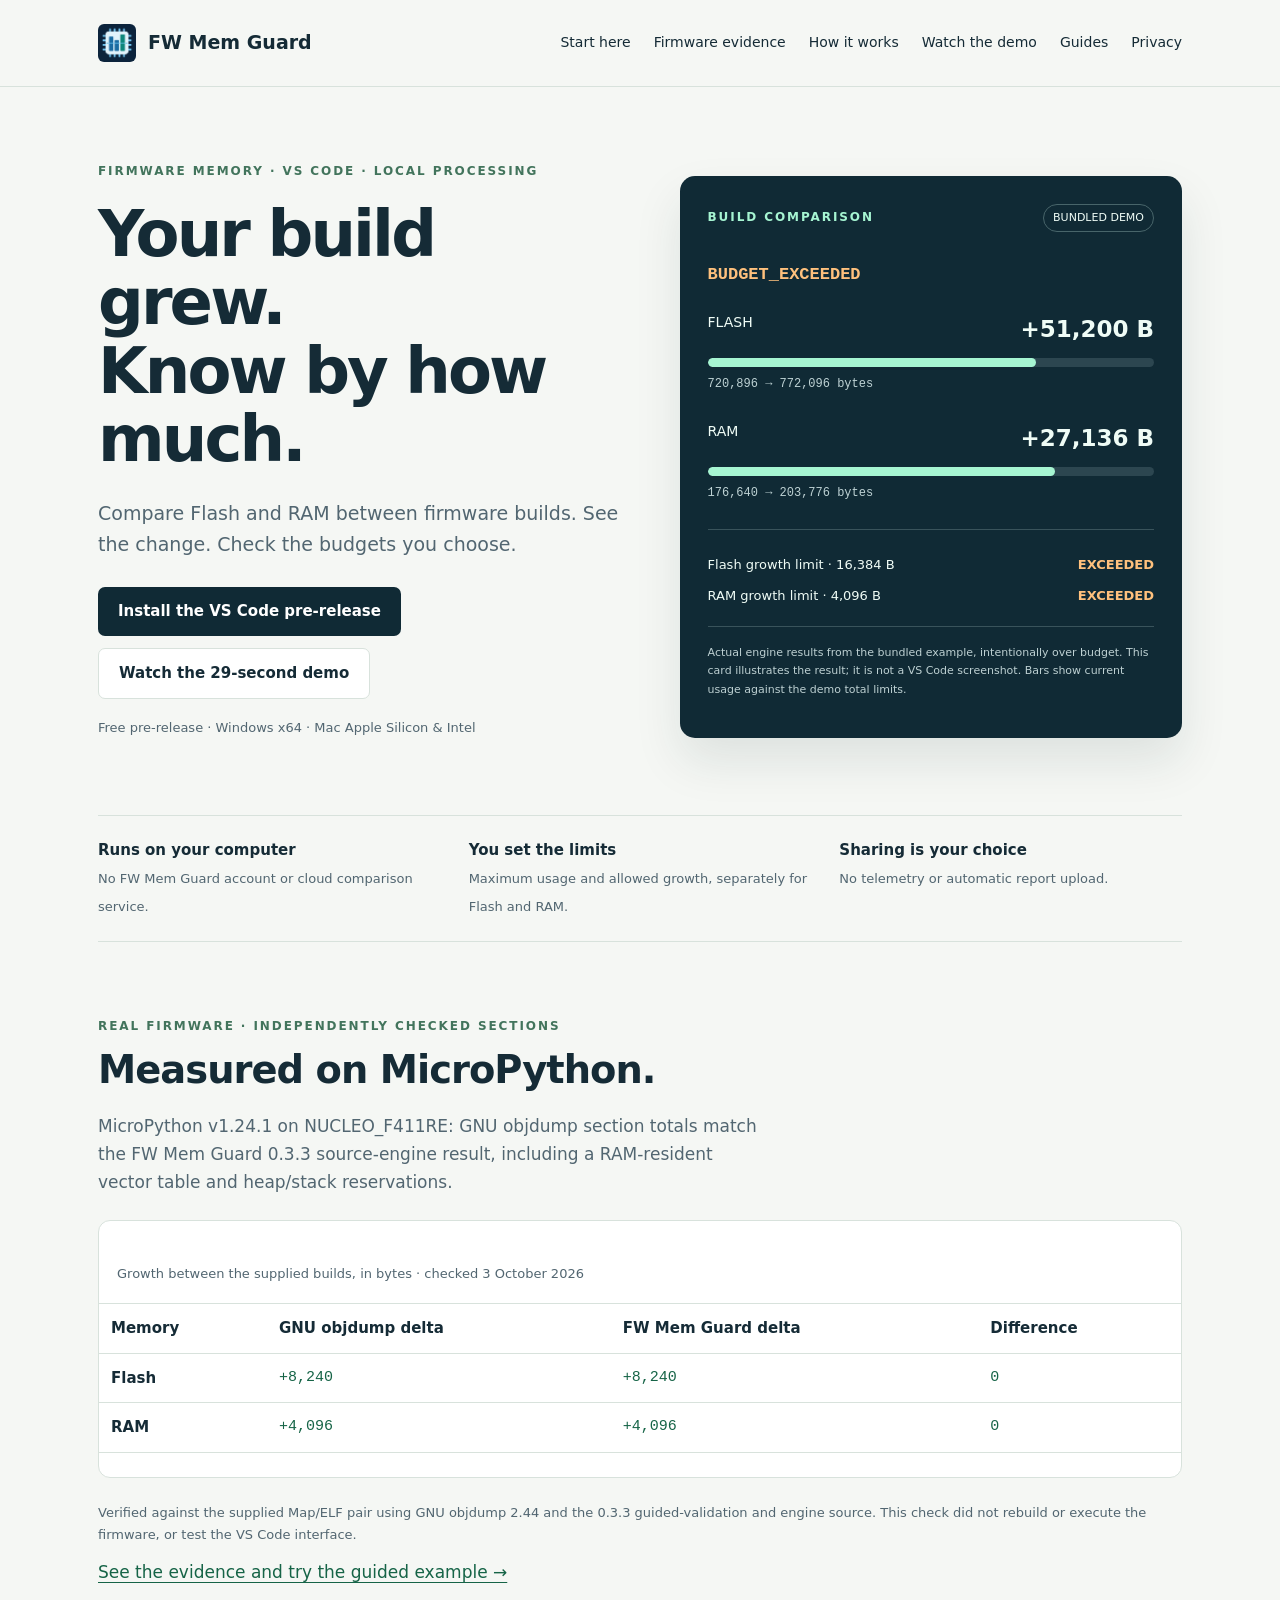
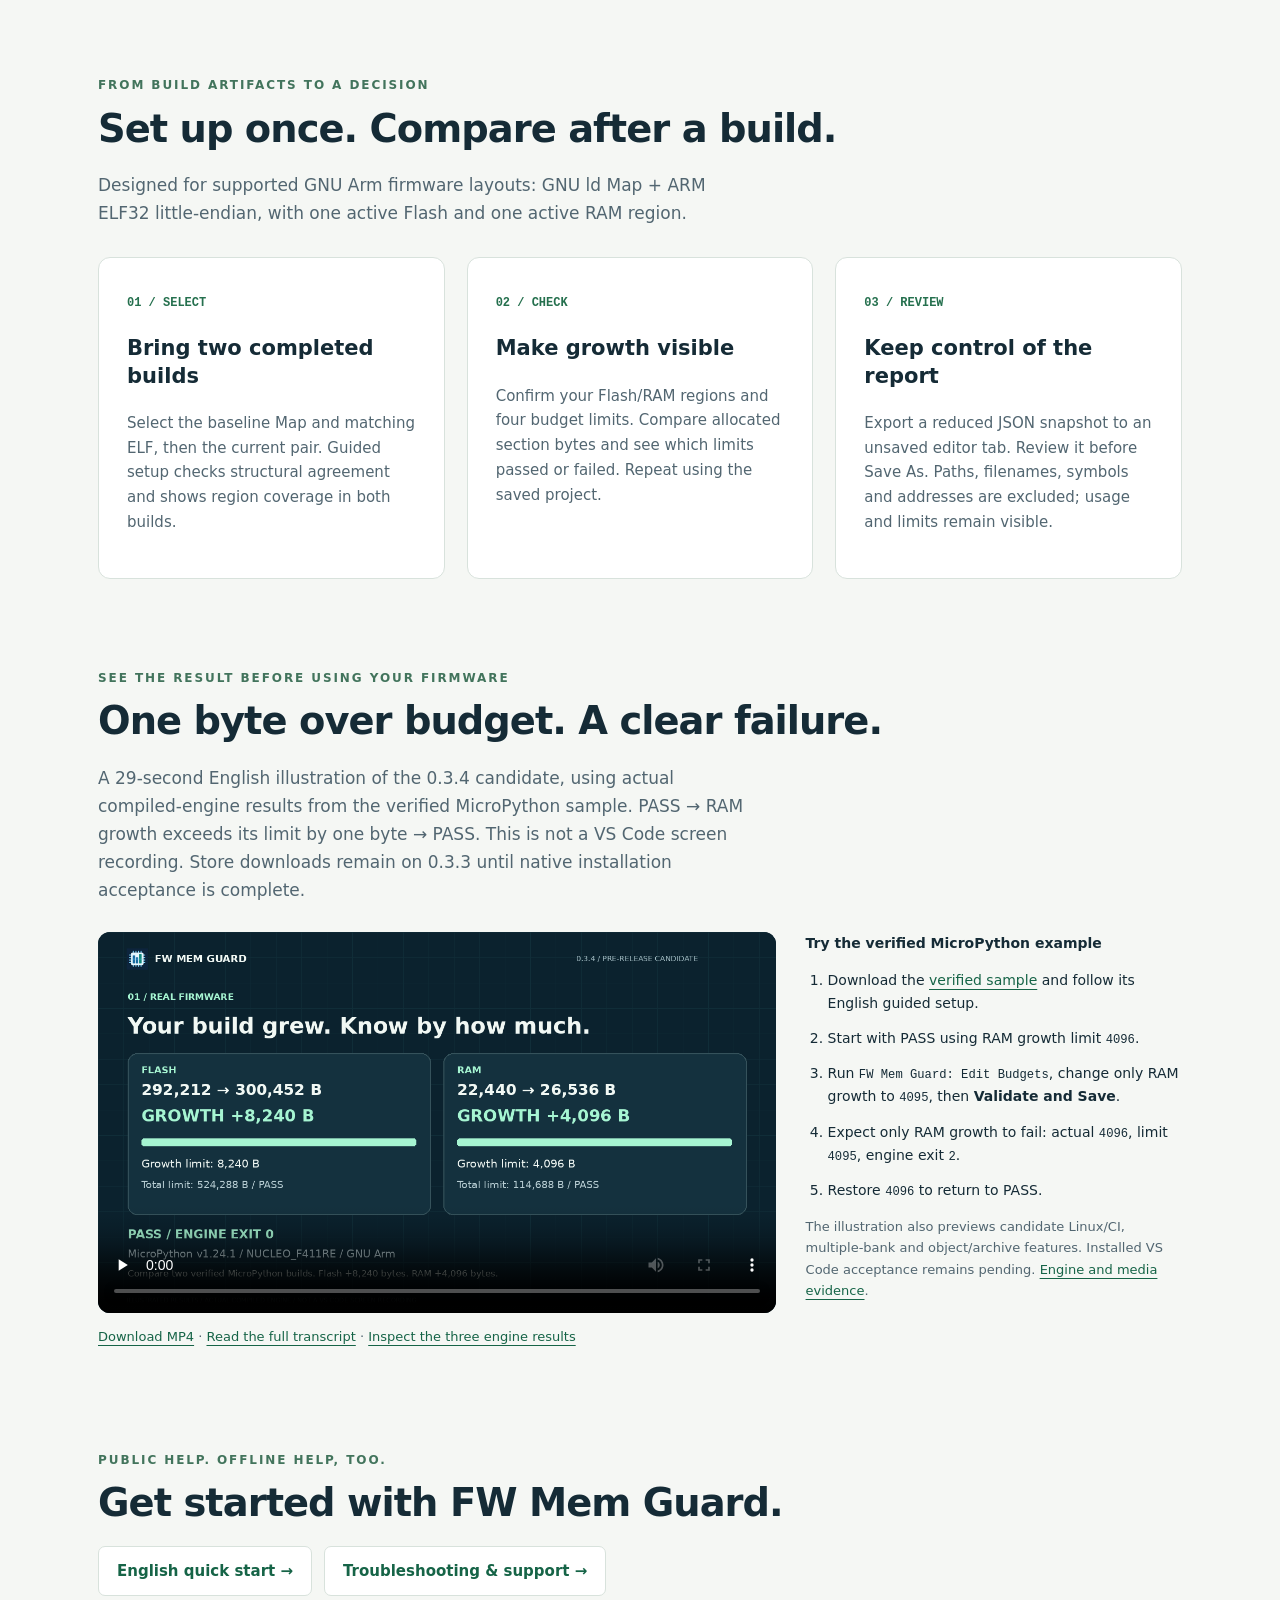
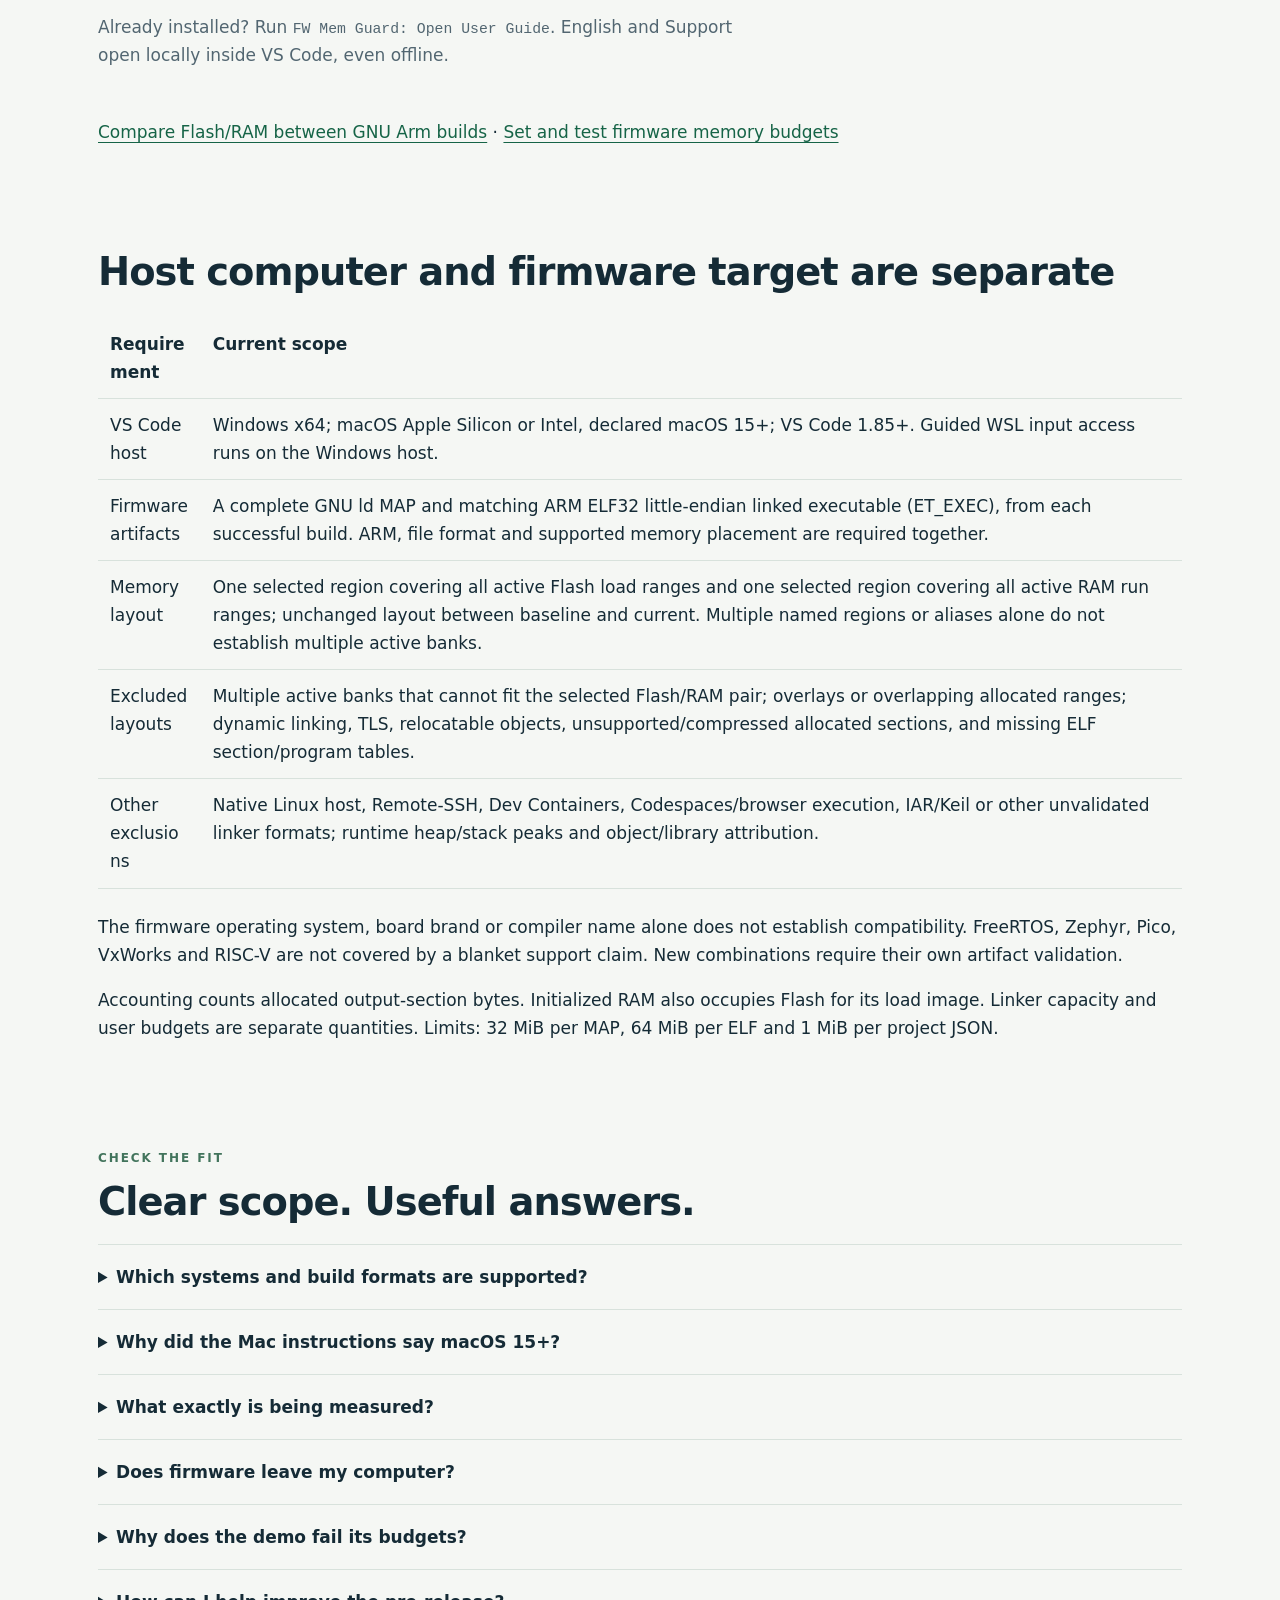
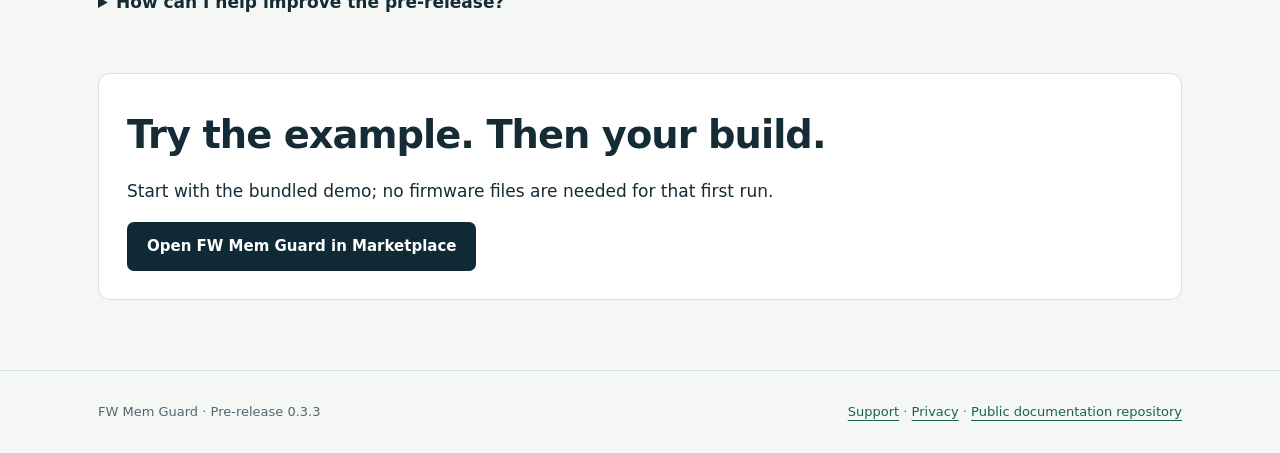
==== commit 89c9ffa3: "Halve every demo scene duration from 58 to 29 seconds" ====
--- a/index.html
+++ b/index.html
@@ -15,7 +15,7 @@
 </head><body><a class="skip" href="#main">Skip to content</a>
 <header><div class="wrap nav"><a class="brand" href="index.html"><img src="media/icon.png" alt="" width="38" height="38">FW Mem Guard</a><nav aria-label="Main"><a href="TRY_IT.html">Start here</a><a href="#evidence">Firmware evidence</a><a href="#how">How it works</a><a href="#demo">Watch the demo</a><a href="#guides">Guides</a><a href="PRIVACY.html">Privacy</a></nav></div></header>
 <main id="main" class="wrap">
-<section class="hero" aria-labelledby="headline"><div><div class="eyebrow">Firmware memory · VS Code · Local processing</div><h1 id="headline">Your build grew.<br>Know by how much.</h1><p class="lead">Compare Flash and RAM between firmware builds. See the change. Check the budgets you choose.</p><div class="buttons"><a class="button" href="https://marketplace.visualstudio.com/items?itemName=fwmemguard.fw-mem-guard">Install the VS Code pre-release</a><a class="button secondary" href="#demo">Watch the 58-second demo</a></div><p class="fine">Free pre-release · Windows x64 · Mac Apple Silicon &amp; Intel</p></div>
+<section class="hero" aria-labelledby="headline"><div><div class="eyebrow">Firmware memory · VS Code · Local processing</div><h1 id="headline">Your build grew.<br>Know by how much.</h1><p class="lead">Compare Flash and RAM between firmware builds. See the change. Check the budgets you choose.</p><div class="buttons"><a class="button" href="https://marketplace.visualstudio.com/items?itemName=fwmemguard.fw-mem-guard">Install the VS Code pre-release</a><a class="button secondary" href="#demo">Watch the 29-second demo</a></div><p class="fine">Free pre-release · Windows x64 · Mac Apple Silicon &amp; Intel</p></div>
 <div class="report" aria-label="Illustrated bundled demo result"><div class="report-top"><span class="eyebrow">Build comparison</span><span class="pill">BUNDLED DEMO</span></div><div class="status">BUDGET_EXCEEDED</div>
 <div class="metric"><div class="metric-head"><span>FLASH</span><strong>+51,200 B</strong></div><div class="track"><div class="fill" style="width:73.63%"></div></div><div class="numbers">720,896 → 772,096 bytes</div></div>
 <div class="metric"><div class="metric-head"><span>RAM</span><strong>+27,136 B</strong></div><div class="track"><div class="fill" style="width:77.73%"></div></div><div class="numbers">176,640 → 203,776 bytes</div></div>
@@ -26,7 +26,7 @@
 <article class="card"><span class="step">01 / SELECT</span><h3>Bring two completed builds</h3><p>Select the baseline Map and matching ELF, then the current pair. Guided setup checks structural agreement and shows region coverage in both builds.</p></article>
 <article class="card"><span class="step">02 / CHECK</span><h3>Make growth visible</h3><p>Confirm your Flash/RAM regions and four budget limits. Compare allocated section bytes and see which limits passed or failed. Repeat using the saved project.</p></article>
 <article class="card"><span class="step">03 / REVIEW</span><h3>Keep control of the report</h3><p>Export a reduced JSON snapshot to an unsaved editor tab. Review it before Save As. Paths, filenames, symbols and addresses are excluded; usage and limits remain visible.</p></article></div></section>
-<section id="demo" class="section"><div class="eyebrow">See the result before using your firmware</div><h2>One byte over budget. A clear failure.</h2><p class="section-intro">A 58-second English illustration of the 0.3.4 candidate, using actual compiled-engine results from the verified MicroPython sample. PASS → RAM growth exceeds its limit by one byte → PASS. This is not a VS Code screen recording. Store downloads remain on 0.3.3 until native installation acceptance is complete.</p><div class="video-grid"><div><video controls preload="none" poster="media/demo-poster.png" aria-label="FW Mem Guard illustrated demo" playsinline><source src="media/fw-mem-guard-demo.mp4" type="video/mp4"><track kind="captions" src="media/demo-en.vtt" srclang="en" label="English" default><p><a href="media/fw-mem-guard-demo.mp4">Download the demo video</a>.</p></video><p class="fine"><a href="media/fw-mem-guard-demo.mp4" download>Download MP4</a> · <a href="media/demo-transcript.html">Read the full transcript</a> · <a href="media/demo-result.json">Inspect the three engine results</a></p></div><div class="transcript"><strong>Try the verified MicroPython example</strong><ol><li>Download the <a href="REAL_FIRMWARE.html">verified sample</a> and follow its English guided setup.</li><li>Start with PASS using RAM growth limit <code>4096</code>.</li><li>Run <code>FW Mem Guard: Edit Budgets</code>, change only RAM growth to <code>4095</code>, then <strong>Validate and Save</strong>.</li><li>Expect only RAM growth to fail: actual <code>4096</code>, limit <code>4095</code>, engine exit <code>2</code>.</li><li>Restore <code>4096</code> to return to PASS.</li></ol><p class="fine">The illustration also previews candidate Linux/CI, multiple-bank and object/archive features. Installed VS Code acceptance remains pending. <a href="media/demo-evidence.json">Engine and media evidence</a>.</p></div></div></section>
+<section id="demo" class="section"><div class="eyebrow">See the result before using your firmware</div><h2>One byte over budget. A clear failure.</h2><p class="section-intro">A 29-second English illustration of the 0.3.4 candidate, using actual compiled-engine results from the verified MicroPython sample. PASS → RAM growth exceeds its limit by one byte → PASS. This is not a VS Code screen recording. Store downloads remain on 0.3.3 until native installation acceptance is complete.</p><div class="video-grid"><div><video controls preload="none" poster="media/demo-poster.png" aria-label="FW Mem Guard illustrated demo" playsinline><source src="media/fw-mem-guard-demo.mp4" type="video/mp4"><track kind="captions" src="media/demo-en.vtt" srclang="en" label="English" default><p><a href="media/fw-mem-guard-demo.mp4">Download the demo video</a>.</p></video><p class="fine"><a href="media/fw-mem-guard-demo.mp4" download>Download MP4</a> · <a href="media/demo-transcript.html">Read the full transcript</a> · <a href="media/demo-result.json">Inspect the three engine results</a></p></div><div class="transcript"><strong>Try the verified MicroPython example</strong><ol><li>Download the <a href="REAL_FIRMWARE.html">verified sample</a> and follow its English guided setup.</li><li>Start with PASS using RAM growth limit <code>4096</code>.</li><li>Run <code>FW Mem Guard: Edit Budgets</code>, change only RAM growth to <code>4095</code>, then <strong>Validate and Save</strong>.</li><li>Expect only RAM growth to fail: actual <code>4096</code>, limit <code>4095</code>, engine exit <code>2</code>.</li><li>Restore <code>4096</code> to return to PASS.</li></ol><p class="fine">The illustration also previews candidate Linux/CI, multiple-bank and object/archive features. Installed VS Code acceptance remains pending. <a href="media/demo-evidence.json">Engine and media evidence</a>.</p></div></div></section>
 <section id="guides" class="section"><div class="eyebrow">Public help. Offline help, too.</div><h2>Get started with FW Mem Guard.</h2><div class="guide-links"><a href="START_HERE_EN.html">English quick start →</a><a href="SUPPORT.html">Troubleshooting &amp; support →</a></div><p class="section-intro">Already installed? Run <code>FW Mem Guard: Open User Guide</code>. English and Support open locally inside VS Code, even offline.</p></section>
 <p><a href="COMPARE_FIRMWARE_BUILDS.html">Compare Flash/RAM between GNU Arm builds</a> · <a href="FIRMWARE_MEMORY_BUDGETS.html">Set and test firmware memory budgets</a></p>
 <section class="section" id="compatibility"><h2>Host computer and firmware target are separate</h2>
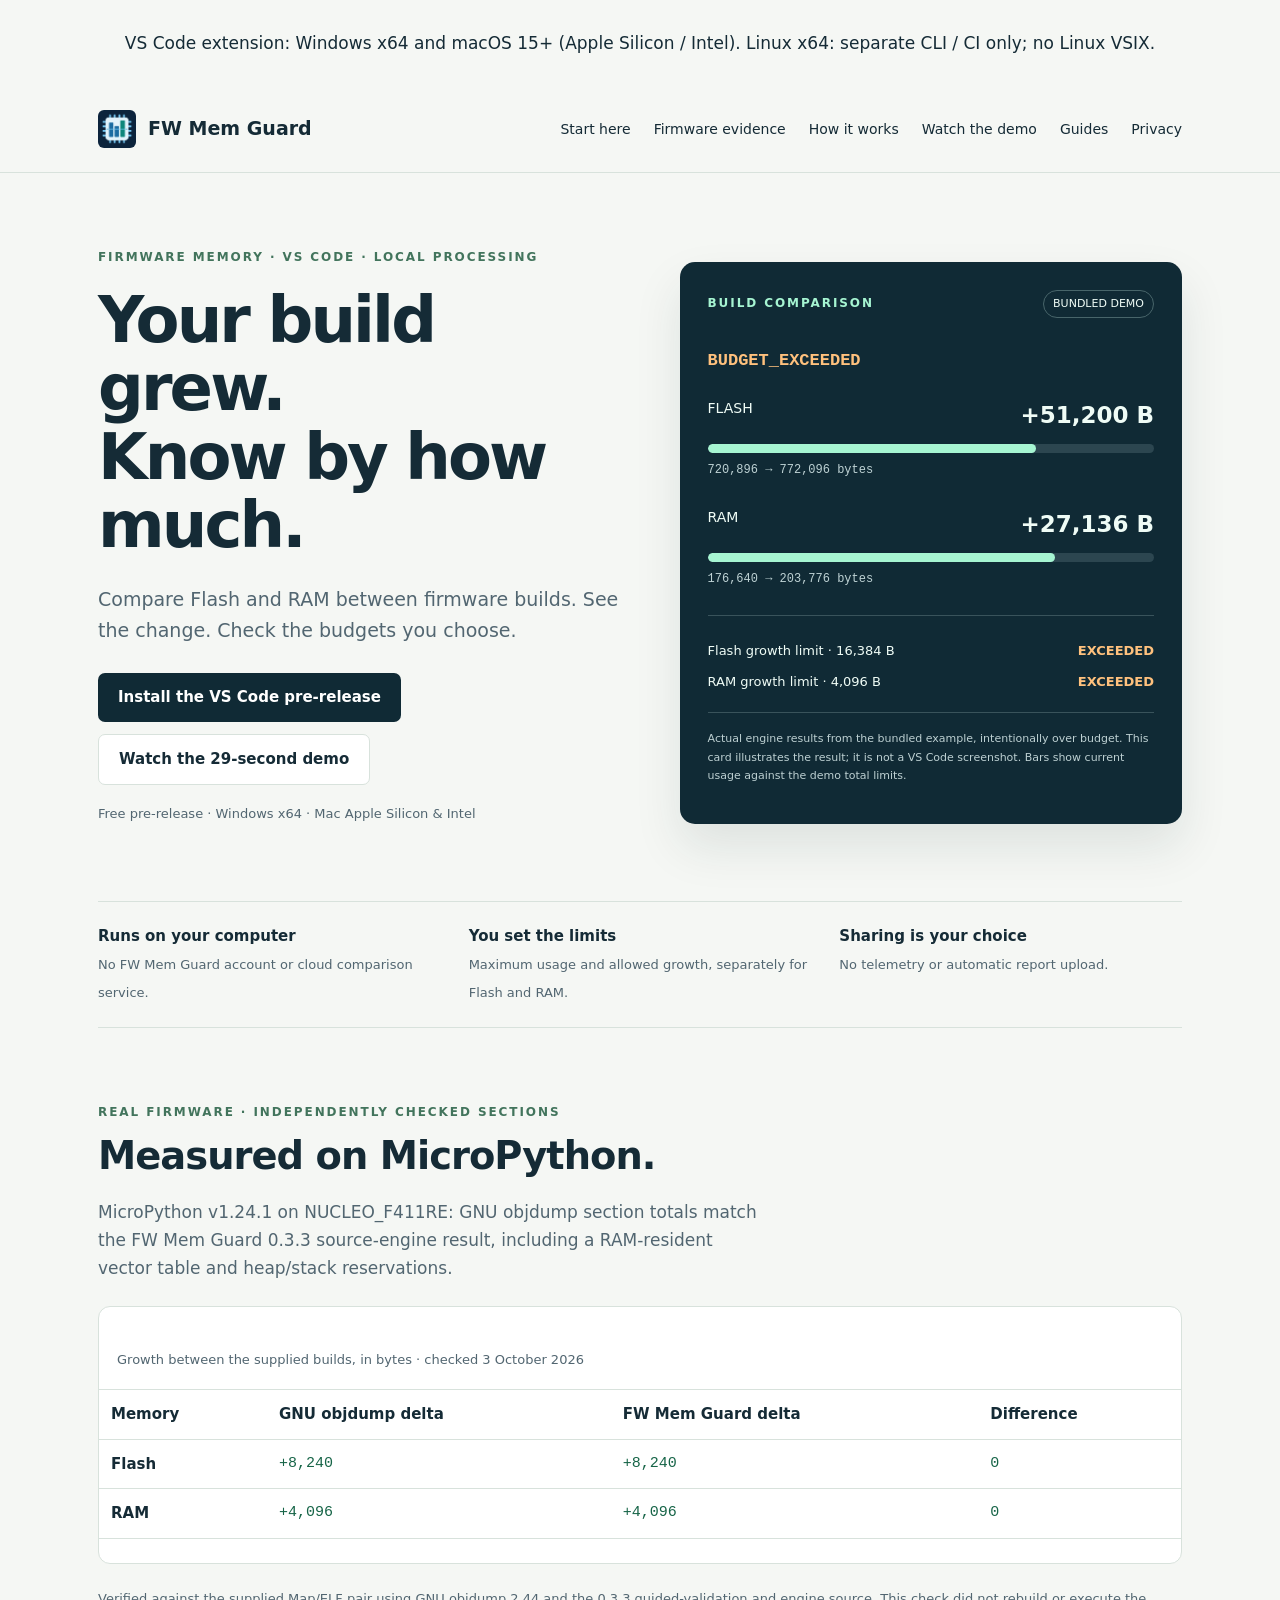
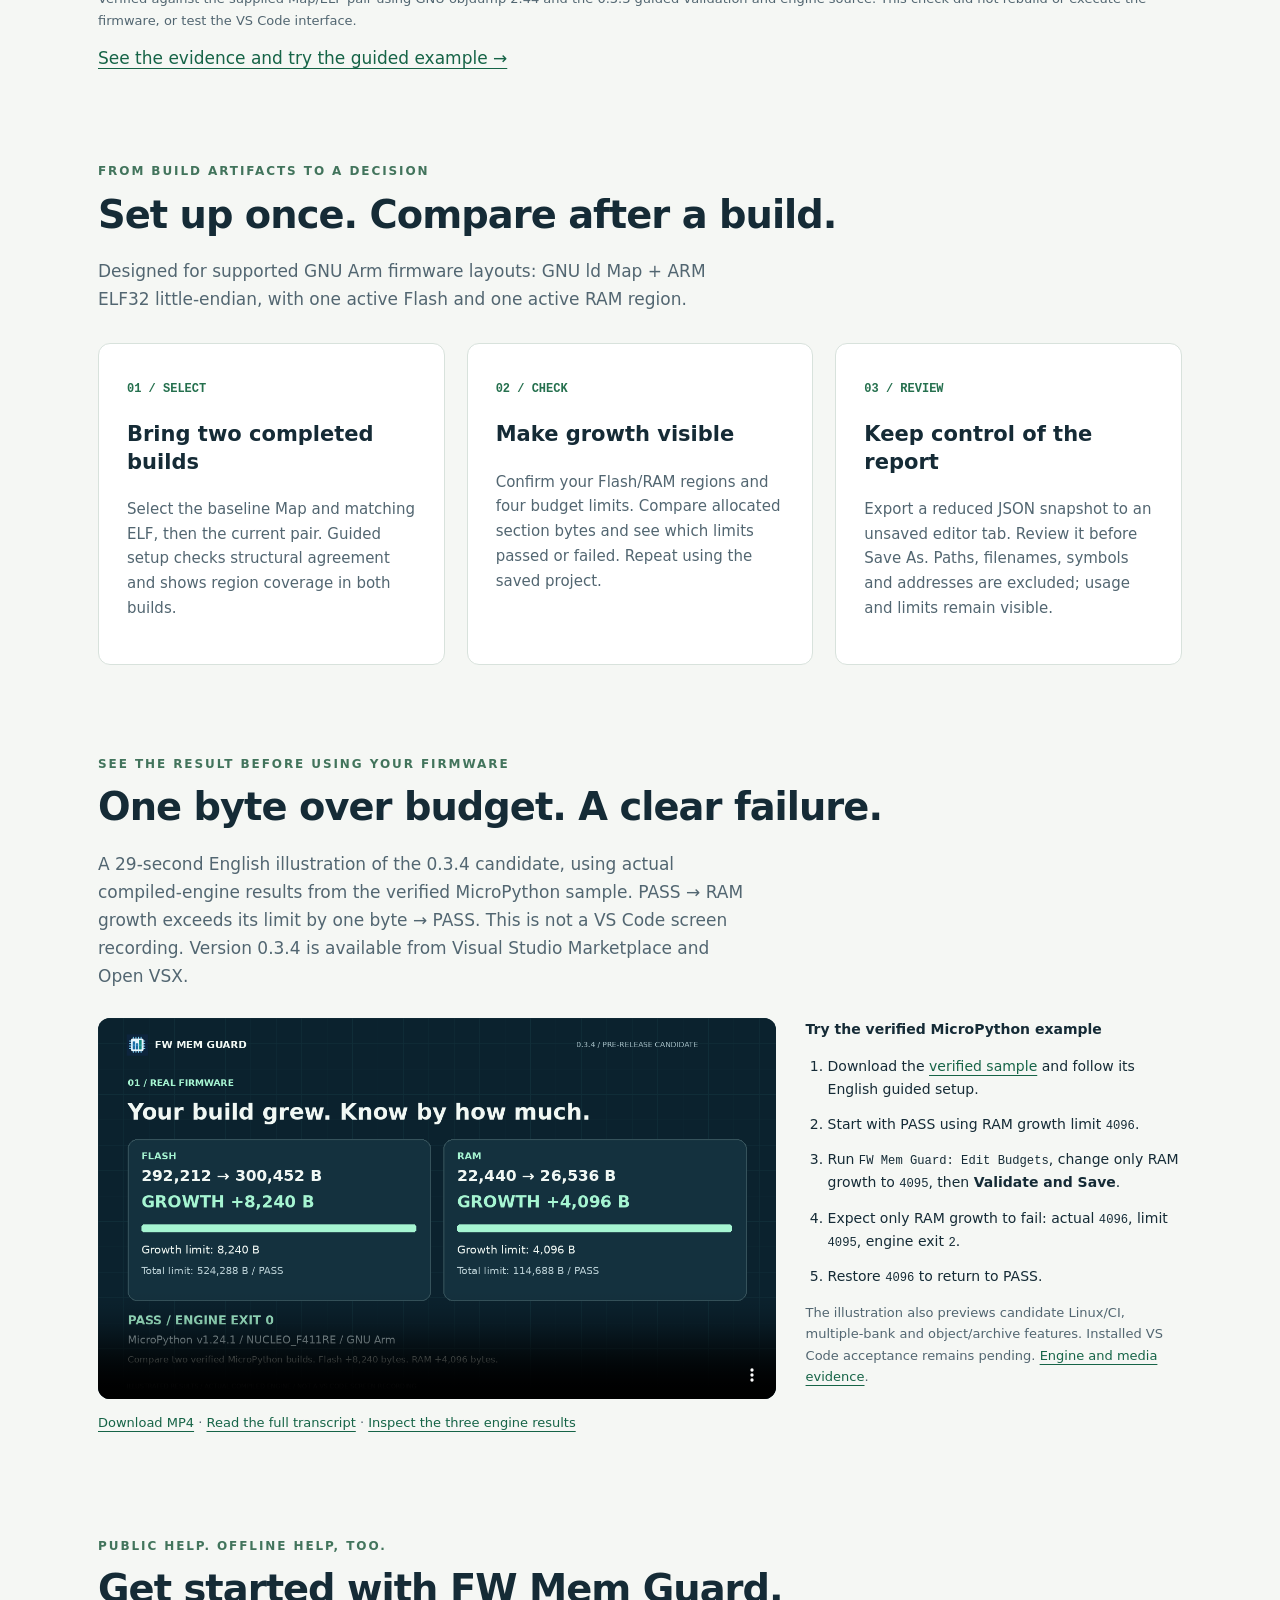
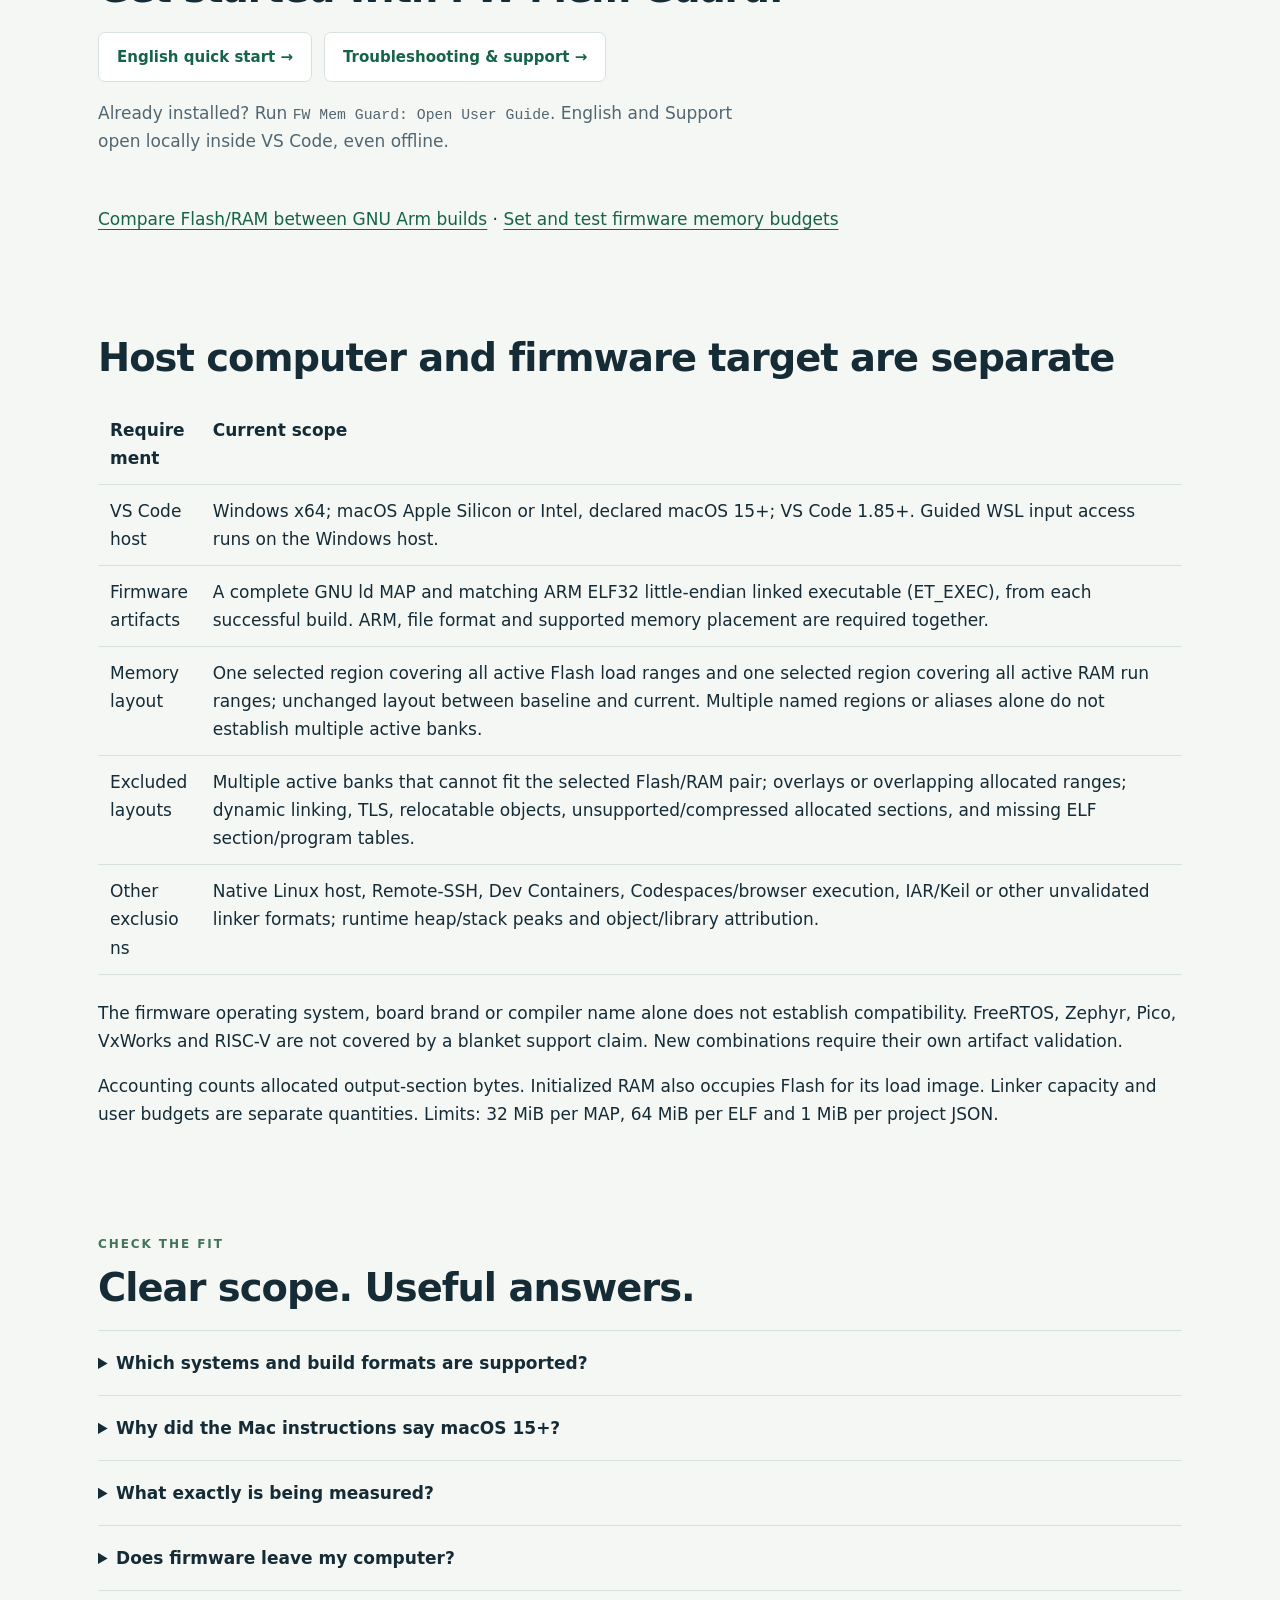
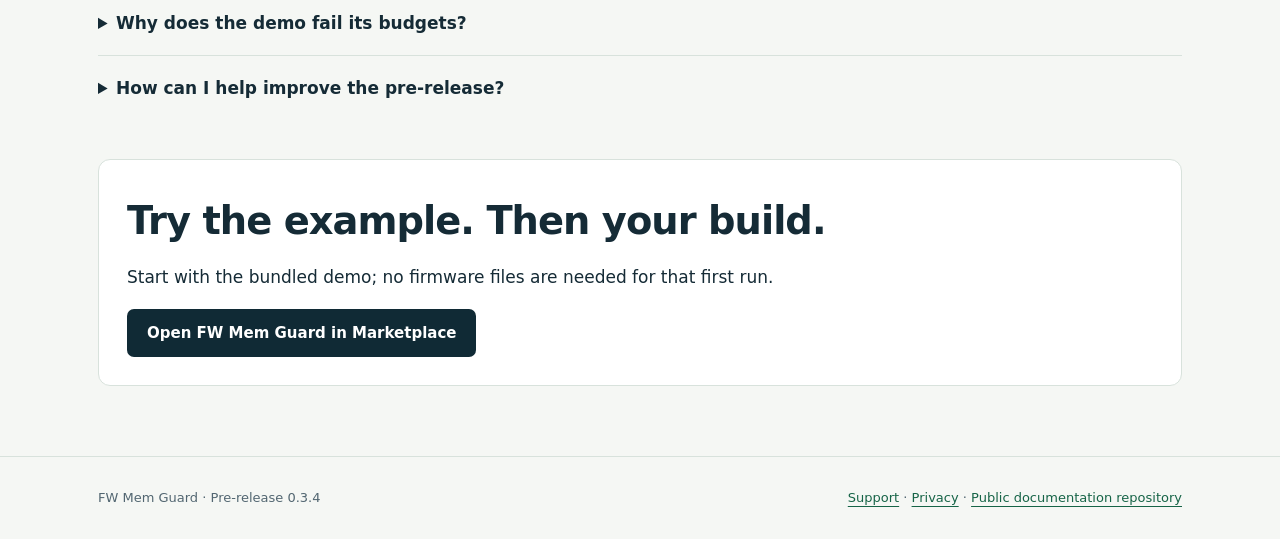
==== commit e541bdf9: "Prepare public CI Action and document 0.3.5 JSON contract and platform support" ====
--- a/index.html
+++ b/index.html
@@ -12,7 +12,8 @@
 <meta property="og:image" content="https://itainover-create.github.io/fw-mem-guard/media/store-hero.png">
 <meta property="og:image:alt" content="Illustrated bundled demo result showing Flash and RAM growth">
 <meta name="twitter:card" content="summary_large_image">
-</head><body><a class="skip" href="#main">Skip to content</a>
+</head><body>
+<p style="padding:12px 24px;text-align:center">VS Code extension: Windows x64 and macOS 15+ (Apple Silicon / Intel). Linux x64: separate CLI / CI only; no Linux VSIX.</p><a class="skip" href="#main">Skip to content</a>
 <header><div class="wrap nav"><a class="brand" href="index.html"><img src="media/icon.png" alt="" width="38" height="38">FW Mem Guard</a><nav aria-label="Main"><a href="TRY_IT.html">Start here</a><a href="#evidence">Firmware evidence</a><a href="#how">How it works</a><a href="#demo">Watch the demo</a><a href="#guides">Guides</a><a href="PRIVACY.html">Privacy</a></nav></div></header>
 <main id="main" class="wrap">
 <section class="hero" aria-labelledby="headline"><div><div class="eyebrow">Firmware memory · VS Code · Local processing</div><h1 id="headline">Your build grew.<br>Know by how much.</h1><p class="lead">Compare Flash and RAM between firmware builds. See the change. Check the budgets you choose.</p><div class="buttons"><a class="button" href="https://marketplace.visualstudio.com/items?itemName=fwmemguard.fw-mem-guard">Install the VS Code pre-release</a><a class="button secondary" href="#demo">Watch the 29-second demo</a></div><p class="fine">Free pre-release · Windows x64 · Mac Apple Silicon &amp; Intel</p></div>
@@ -26,7 +27,7 @@
 <article class="card"><span class="step">01 / SELECT</span><h3>Bring two completed builds</h3><p>Select the baseline Map and matching ELF, then the current pair. Guided setup checks structural agreement and shows region coverage in both builds.</p></article>
 <article class="card"><span class="step">02 / CHECK</span><h3>Make growth visible</h3><p>Confirm your Flash/RAM regions and four budget limits. Compare allocated section bytes and see which limits passed or failed. Repeat using the saved project.</p></article>
 <article class="card"><span class="step">03 / REVIEW</span><h3>Keep control of the report</h3><p>Export a reduced JSON snapshot to an unsaved editor tab. Review it before Save As. Paths, filenames, symbols and addresses are excluded; usage and limits remain visible.</p></article></div></section>
-<section id="demo" class="section"><div class="eyebrow">See the result before using your firmware</div><h2>One byte over budget. A clear failure.</h2><p class="section-intro">A 29-second English illustration of the 0.3.4 candidate, using actual compiled-engine results from the verified MicroPython sample. PASS → RAM growth exceeds its limit by one byte → PASS. This is not a VS Code screen recording. Store downloads remain on 0.3.3 until native installation acceptance is complete.</p><div class="video-grid"><div><video controls preload="none" poster="media/demo-poster.png" aria-label="FW Mem Guard illustrated demo" playsinline><source src="media/fw-mem-guard-demo.mp4" type="video/mp4"><track kind="captions" src="media/demo-en.vtt" srclang="en" label="English" default><p><a href="media/fw-mem-guard-demo.mp4">Download the demo video</a>.</p></video><p class="fine"><a href="media/fw-mem-guard-demo.mp4" download>Download MP4</a> · <a href="media/demo-transcript.html">Read the full transcript</a> · <a href="media/demo-result.json">Inspect the three engine results</a></p></div><div class="transcript"><strong>Try the verified MicroPython example</strong><ol><li>Download the <a href="REAL_FIRMWARE.html">verified sample</a> and follow its English guided setup.</li><li>Start with PASS using RAM growth limit <code>4096</code>.</li><li>Run <code>FW Mem Guard: Edit Budgets</code>, change only RAM growth to <code>4095</code>, then <strong>Validate and Save</strong>.</li><li>Expect only RAM growth to fail: actual <code>4096</code>, limit <code>4095</code>, engine exit <code>2</code>.</li><li>Restore <code>4096</code> to return to PASS.</li></ol><p class="fine">The illustration also previews candidate Linux/CI, multiple-bank and object/archive features. Installed VS Code acceptance remains pending. <a href="media/demo-evidence.json">Engine and media evidence</a>.</p></div></div></section>
+<section id="demo" class="section"><div class="eyebrow">See the result before using your firmware</div><h2>One byte over budget. A clear failure.</h2><p class="section-intro">A 29-second English illustration of the 0.3.4 candidate, using actual compiled-engine results from the verified MicroPython sample. PASS → RAM growth exceeds its limit by one byte → PASS. This is not a VS Code screen recording. Version 0.3.4 is available from Visual Studio Marketplace and Open VSX.</p><div class="video-grid"><div><video controls preload="none" poster="media/demo-poster.png" aria-label="FW Mem Guard illustrated demo" playsinline><source src="media/fw-mem-guard-demo.mp4" type="video/mp4"><track kind="captions" src="media/demo-en.vtt" srclang="en" label="English" default><p><a href="media/fw-mem-guard-demo.mp4">Download the demo video</a>.</p></video><p class="fine"><a href="media/fw-mem-guard-demo.mp4" download>Download MP4</a> · <a href="media/demo-transcript.html">Read the full transcript</a> · <a href="media/demo-result.json">Inspect the three engine results</a></p></div><div class="transcript"><strong>Try the verified MicroPython example</strong><ol><li>Download the <a href="REAL_FIRMWARE.html">verified sample</a> and follow its English guided setup.</li><li>Start with PASS using RAM growth limit <code>4096</code>.</li><li>Run <code>FW Mem Guard: Edit Budgets</code>, change only RAM growth to <code>4095</code>, then <strong>Validate and Save</strong>.</li><li>Expect only RAM growth to fail: actual <code>4096</code>, limit <code>4095</code>, engine exit <code>2</code>.</li><li>Restore <code>4096</code> to return to PASS.</li></ol><p class="fine">The illustration also previews candidate Linux/CI, multiple-bank and object/archive features. Installed VS Code acceptance remains pending. <a href="media/demo-evidence.json">Engine and media evidence</a>.</p></div></div></section>
 <section id="guides" class="section"><div class="eyebrow">Public help. Offline help, too.</div><h2>Get started with FW Mem Guard.</h2><div class="guide-links"><a href="START_HERE_EN.html">English quick start →</a><a href="SUPPORT.html">Troubleshooting &amp; support →</a></div><p class="section-intro">Already installed? Run <code>FW Mem Guard: Open User Guide</code>. English and Support open locally inside VS Code, even offline.</p></section>
 <p><a href="COMPARE_FIRMWARE_BUILDS.html">Compare Flash/RAM between GNU Arm builds</a> · <a href="FIRMWARE_MEMORY_BUDGETS.html">Set and test firmware memory budgets</a></p>
 <section class="section" id="compatibility"><h2>Host computer and firmware target are separate</h2>
@@ -46,4 +47,4 @@
 <details><summary>Why does the demo fail its budgets?</summary><p>The bundled example intentionally grows Flash by 51,200 bytes against a 16,384-byte growth limit, and RAM by 27,136 bytes against a 4,096-byte growth limit. Both total-usage checks pass. The resulting BUDGET_EXCEEDED is the expected demonstration, not an installation error.</p></details>
 <details><summary>How can I help improve the pre-release?</summary><p>Tell us the first step that blocked you or what would make the comparison more useful. The <a href="SUPPORT.html">support guide</a> explains what to include. Share only reviewed diagnostics; memory totals and limits can still be sensitive. There is no telemetry.</p></details></section>
 <section class="box"><h2>Try the example. Then your build.</h2><p>Start with the bundled demo; no firmware files are needed for that first run.</p><a class="button" href="https://marketplace.visualstudio.com/items?itemName=fwmemguard.fw-mem-guard">Open FW Mem Guard in Marketplace</a></section>
-</main><footer><div class="wrap footer-row"><span>FW Mem Guard · Pre-release 0.3.3</span><span><a href="SUPPORT.html">Support</a> · <a href="PRIVACY.html">Privacy</a> · <a href="https://github.com/itainover-create/fw-mem-guard">Public documentation repository</a></span></div></footer></body></html>
+</main><footer><div class="wrap footer-row"><span>FW Mem Guard · Pre-release 0.3.4</span><span><a href="SUPPORT.html">Support</a> · <a href="PRIVACY.html">Privacy</a> · <a href="https://github.com/itainover-create/fw-mem-guard">Public documentation repository</a></span></div></footer></body></html>
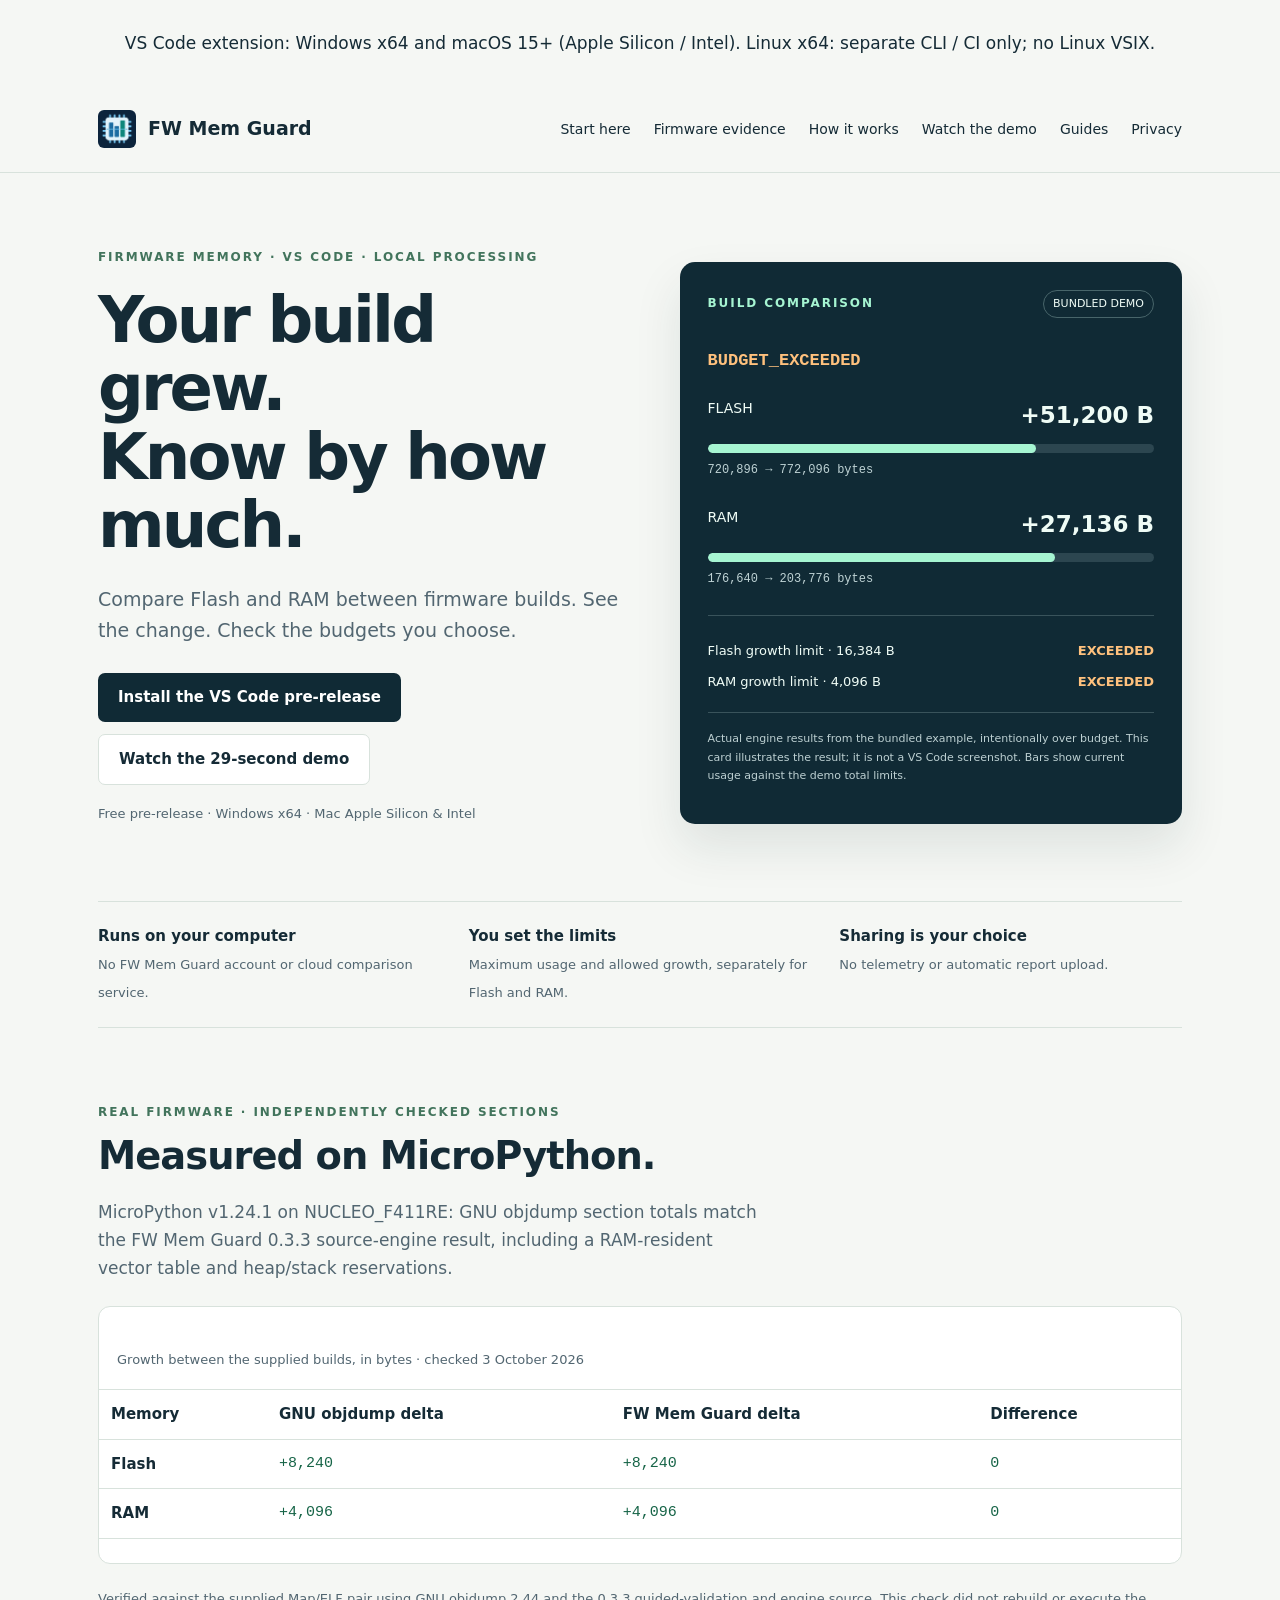
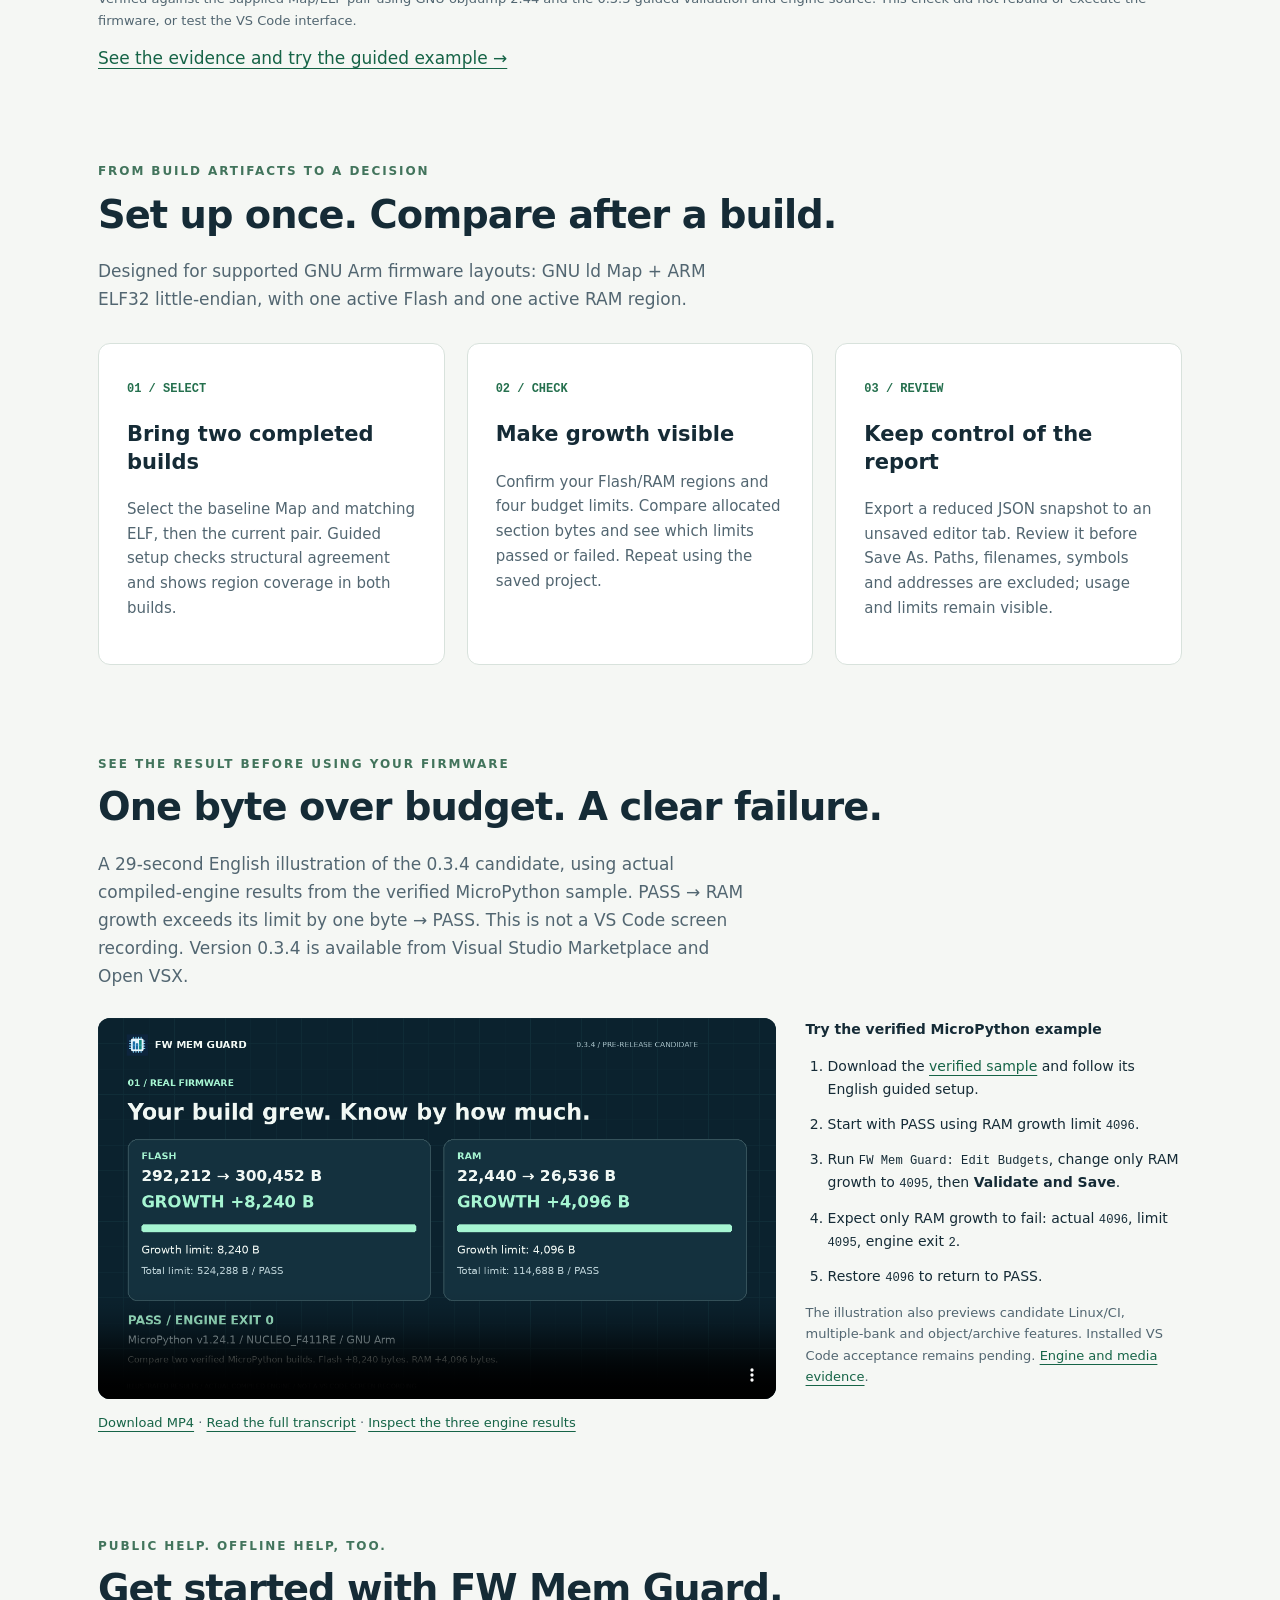
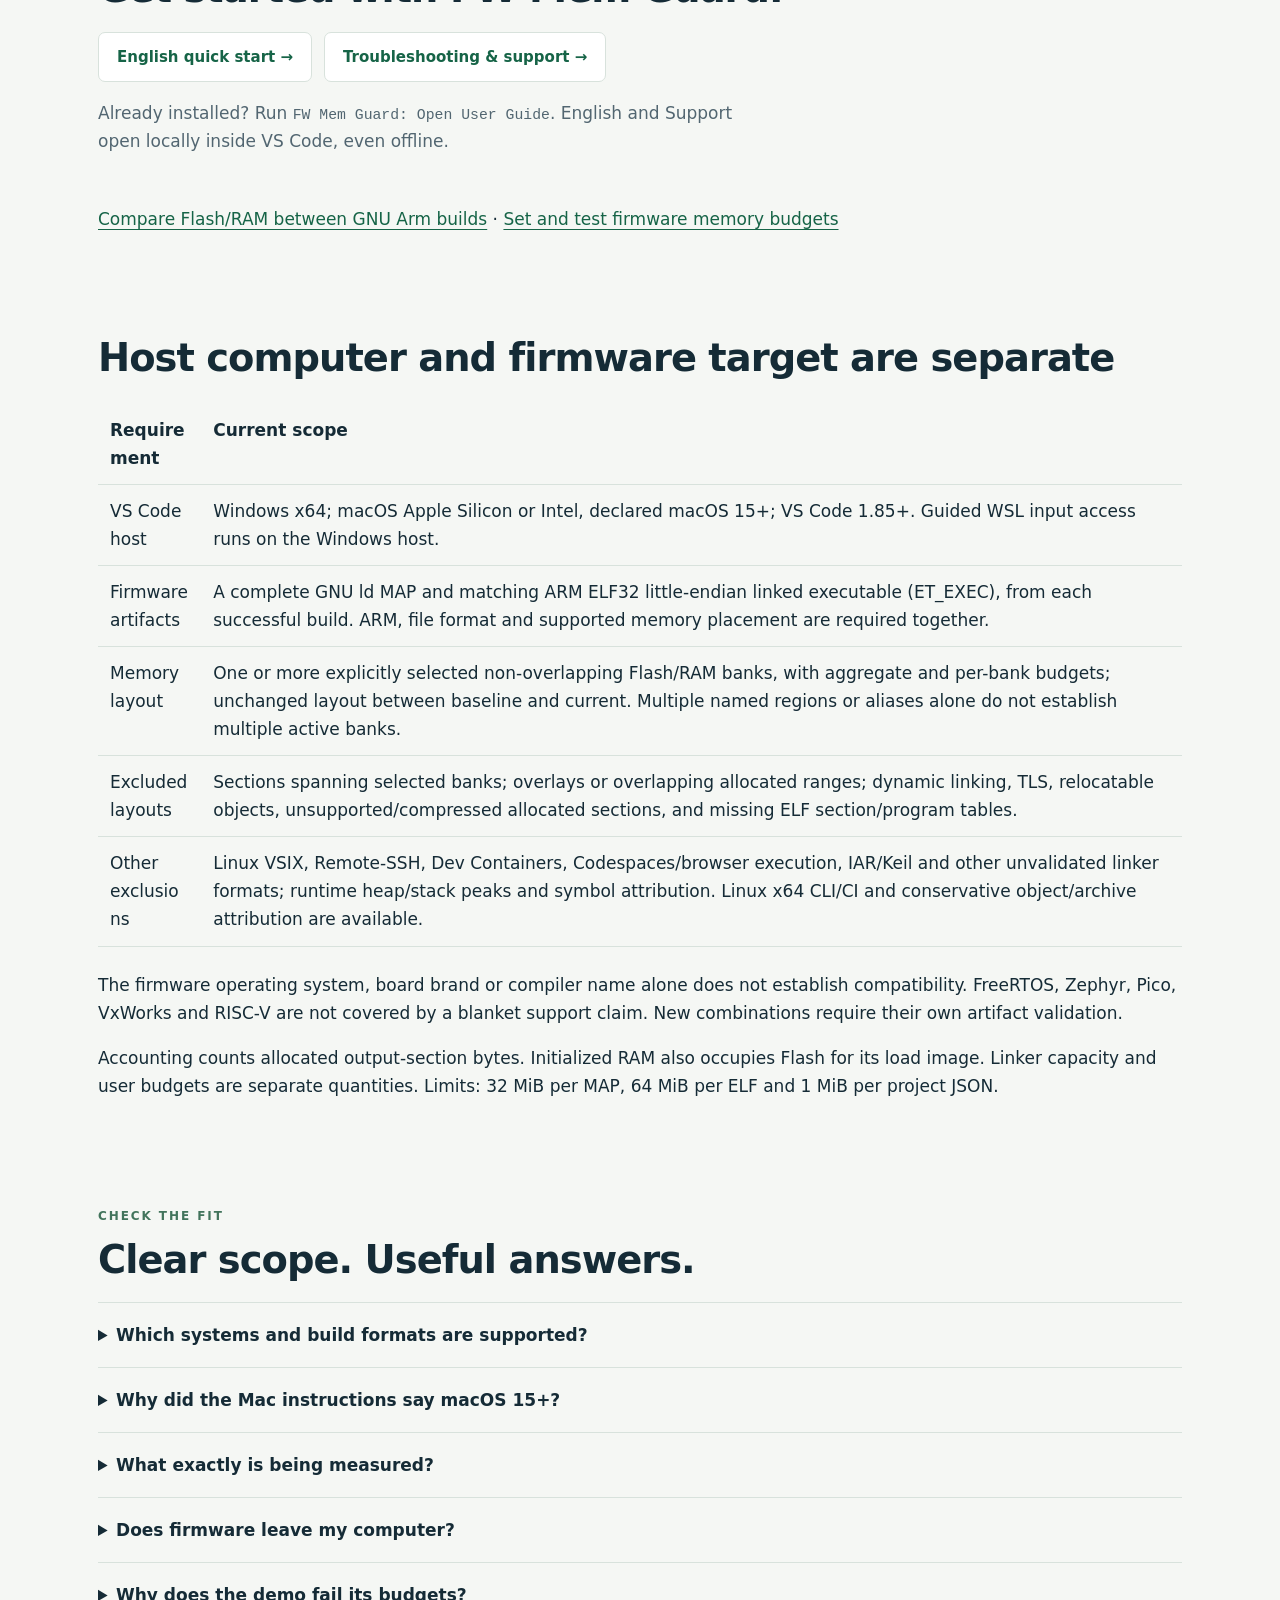
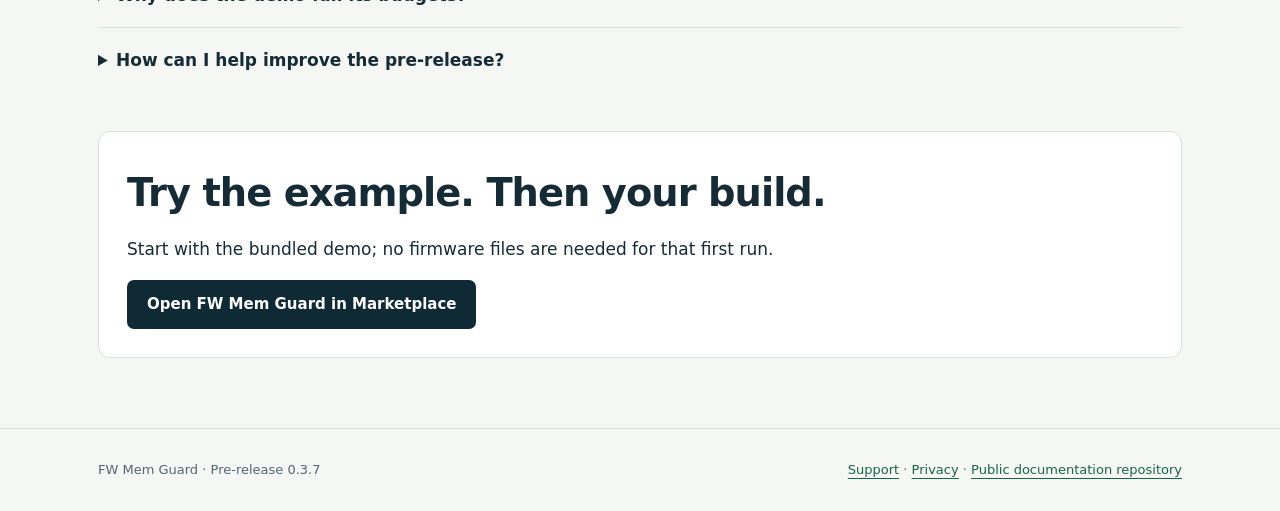
==== commit f97b57d4: "Align published guides with 0.3.7 and add first-run feedback intake" ====
--- a/index.html
+++ b/index.html
@@ -34,9 +34,9 @@
 <div class="comparison-table" tabindex="0" role="region" aria-label="Compatibility table, scroll horizontally"><table><thead><tr><th>Requirement</th><th>Current scope</th></tr></thead><tbody>
 <tr><td>VS Code host</td><td>Windows x64; macOS Apple Silicon or Intel, declared macOS 15+; VS Code 1.85+. Guided WSL input access runs on the Windows host.</td></tr>
 <tr><td>Firmware artifacts</td><td>A complete GNU ld MAP and matching ARM ELF32 little-endian linked executable (ET_EXEC), from each successful build. ARM, file format and supported memory placement are required together.</td></tr>
-<tr><td>Memory layout</td><td>One selected region covering all active Flash load ranges and one selected region covering all active RAM run ranges; unchanged layout between baseline and current. Multiple named regions or aliases alone do not establish multiple active banks.</td></tr>
-<tr><td>Excluded layouts</td><td>Multiple active banks that cannot fit the selected Flash/RAM pair; overlays or overlapping allocated ranges; dynamic linking, TLS, relocatable objects, unsupported/compressed allocated sections, and missing ELF section/program tables.</td></tr>
-<tr><td>Other exclusions</td><td>Native Linux host, Remote-SSH, Dev Containers, Codespaces/browser execution, IAR/Keil or other unvalidated linker formats; runtime heap/stack peaks and object/library attribution.</td></tr></tbody></table></div>
+<tr><td>Memory layout</td><td>One or more explicitly selected non-overlapping Flash/RAM banks, with aggregate and per-bank budgets; unchanged layout between baseline and current. Multiple named regions or aliases alone do not establish multiple active banks.</td></tr>
+<tr><td>Excluded layouts</td><td>Sections spanning selected banks; overlays or overlapping allocated ranges; dynamic linking, TLS, relocatable objects, unsupported/compressed allocated sections, and missing ELF section/program tables.</td></tr>
+<tr><td>Other exclusions</td><td>Linux VSIX, Remote-SSH, Dev Containers, Codespaces/browser execution, IAR/Keil and other unvalidated linker formats; runtime heap/stack peaks and symbol attribution. Linux x64 CLI/CI and conservative object/archive attribution are available.</td></tr></tbody></table></div>
 <p>The firmware operating system, board brand or compiler name alone does not establish compatibility. FreeRTOS, Zephyr, Pico, VxWorks and RISC-V are not covered by a blanket support claim. New combinations require their own artifact validation.</p>
 <p>Accounting counts allocated output-section bytes. Initialized RAM also occupies Flash for its load image. Linker capacity and user budgets are separate quantities. Limits: 32 MiB per MAP, 64 MiB per ELF and 1 MiB per project JSON.</p></section>
 <section class="section" aria-labelledby="scope"><div class="eyebrow">Check the fit</div><h2 id="scope">Clear scope. Useful answers.</h2>
@@ -47,4 +47,4 @@
 <details><summary>Why does the demo fail its budgets?</summary><p>The bundled example intentionally grows Flash by 51,200 bytes against a 16,384-byte growth limit, and RAM by 27,136 bytes against a 4,096-byte growth limit. Both total-usage checks pass. The resulting BUDGET_EXCEEDED is the expected demonstration, not an installation error.</p></details>
 <details><summary>How can I help improve the pre-release?</summary><p>Tell us the first step that blocked you or what would make the comparison more useful. The <a href="SUPPORT.html">support guide</a> explains what to include. Share only reviewed diagnostics; memory totals and limits can still be sensitive. There is no telemetry.</p></details></section>
 <section class="box"><h2>Try the example. Then your build.</h2><p>Start with the bundled demo; no firmware files are needed for that first run.</p><a class="button" href="https://marketplace.visualstudio.com/items?itemName=fwmemguard.fw-mem-guard">Open FW Mem Guard in Marketplace</a></section>
-</main><footer><div class="wrap footer-row"><span>FW Mem Guard · Pre-release 0.3.4</span><span><a href="SUPPORT.html">Support</a> · <a href="PRIVACY.html">Privacy</a> · <a href="https://github.com/itainover-create/fw-mem-guard">Public documentation repository</a></span></div></footer></body></html>
+</main><footer><div class="wrap footer-row"><span>FW Mem Guard · Pre-release 0.3.7</span><span><a href="SUPPORT.html">Support</a> · <a href="PRIVACY.html">Privacy</a> · <a href="https://github.com/itainover-create/fw-mem-guard">Public documentation repository</a></span></div></footer></body></html>
